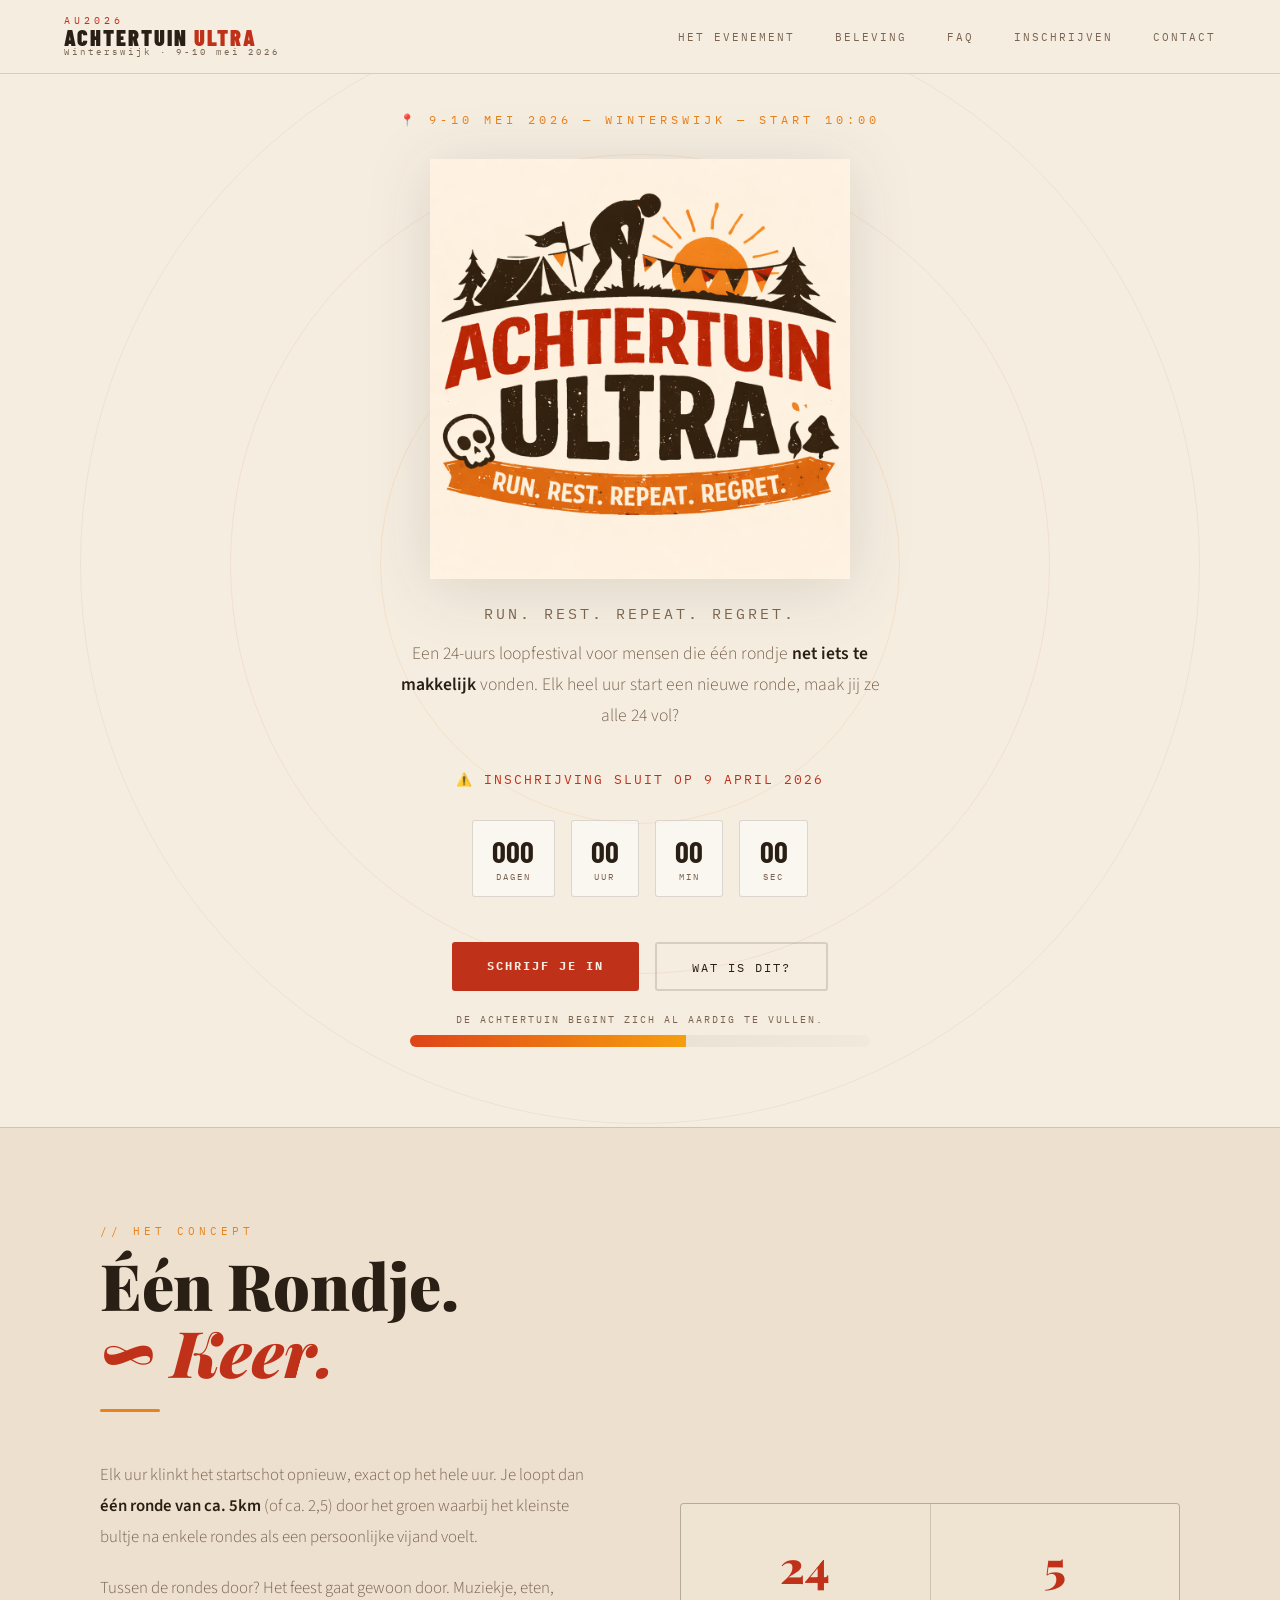
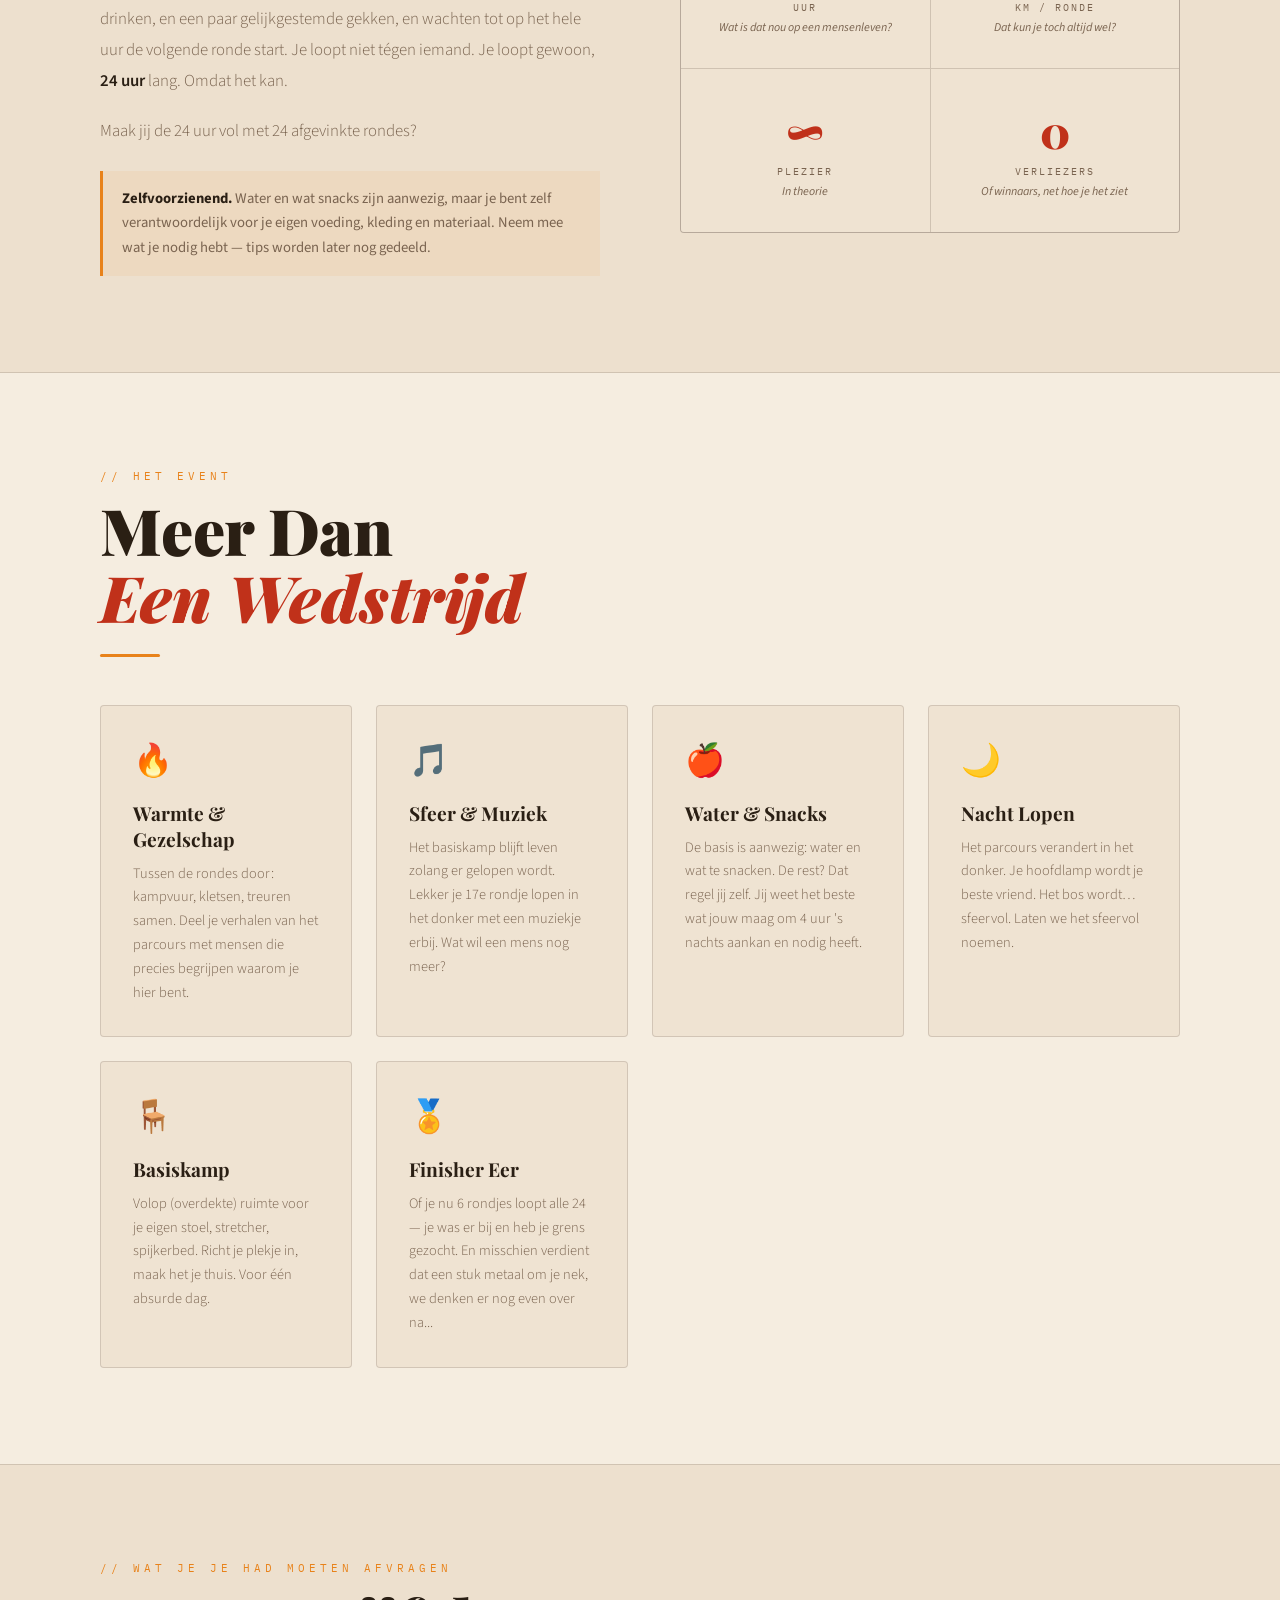
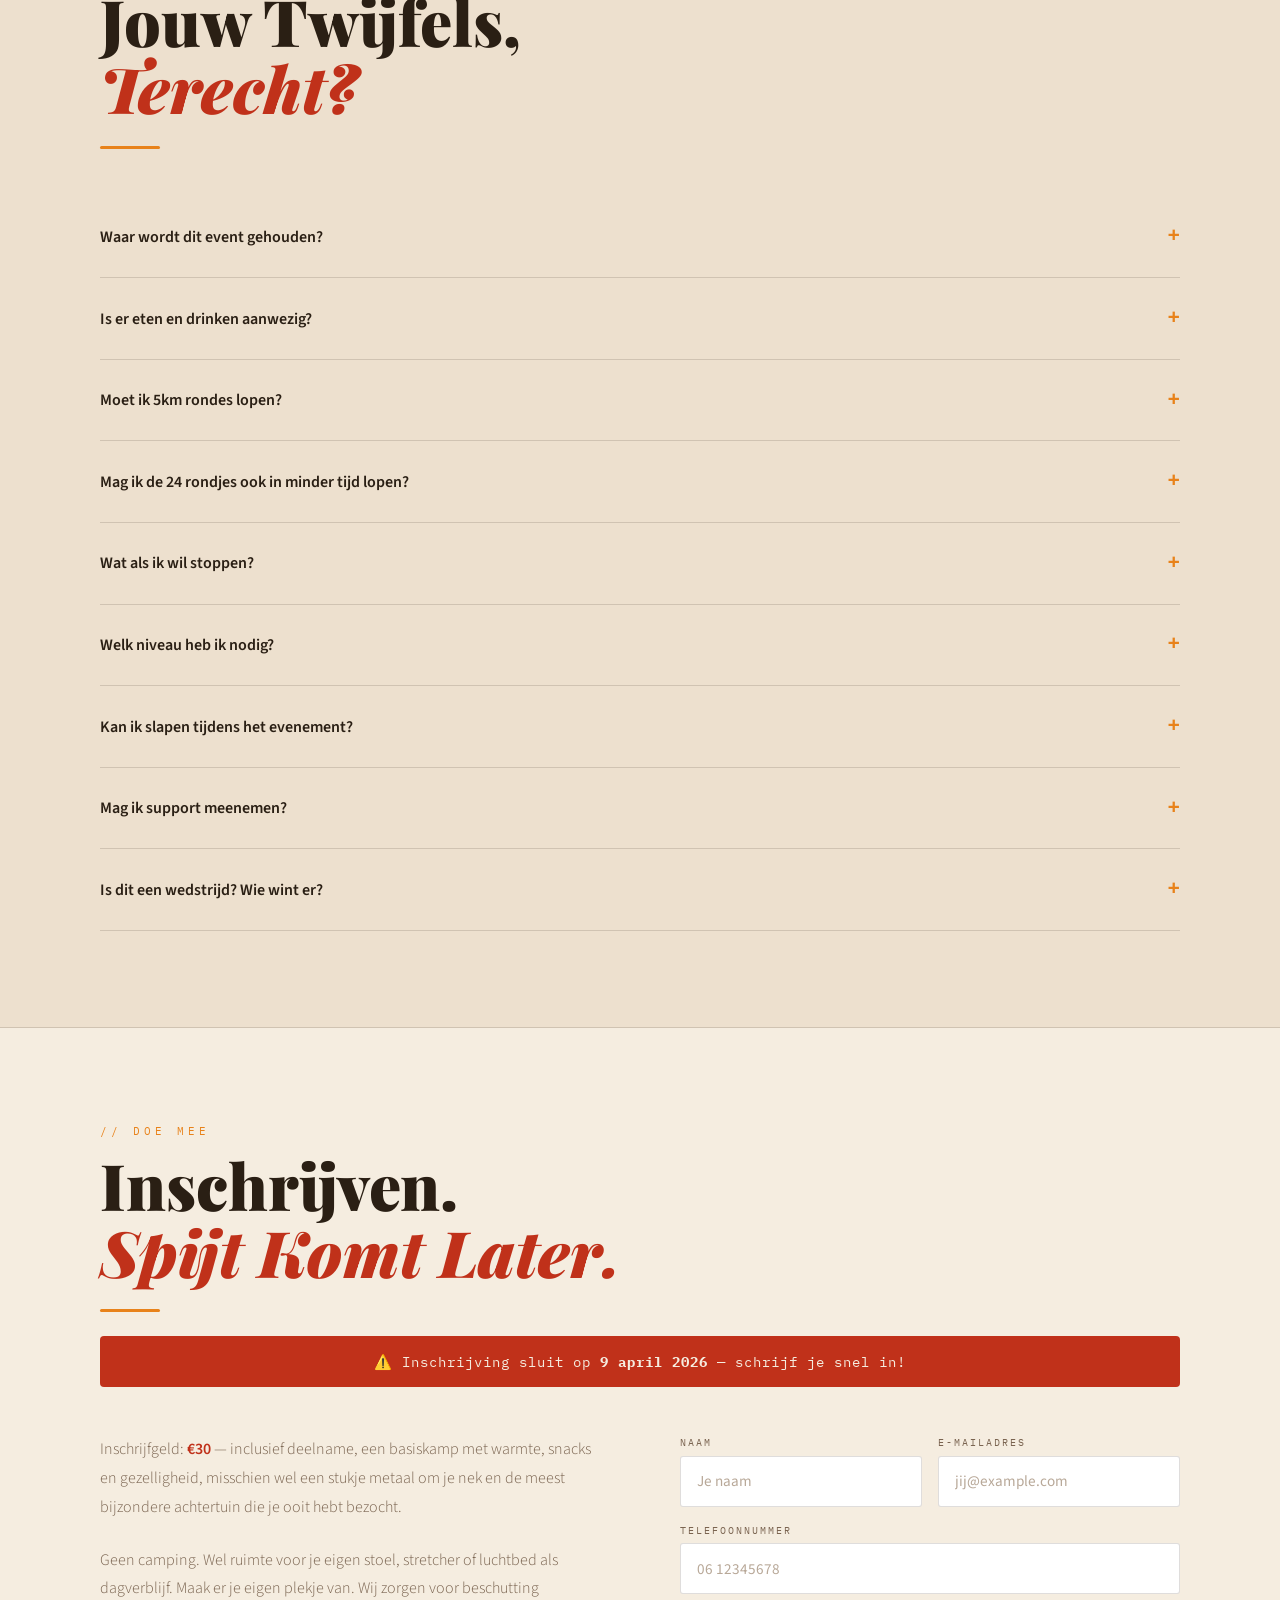
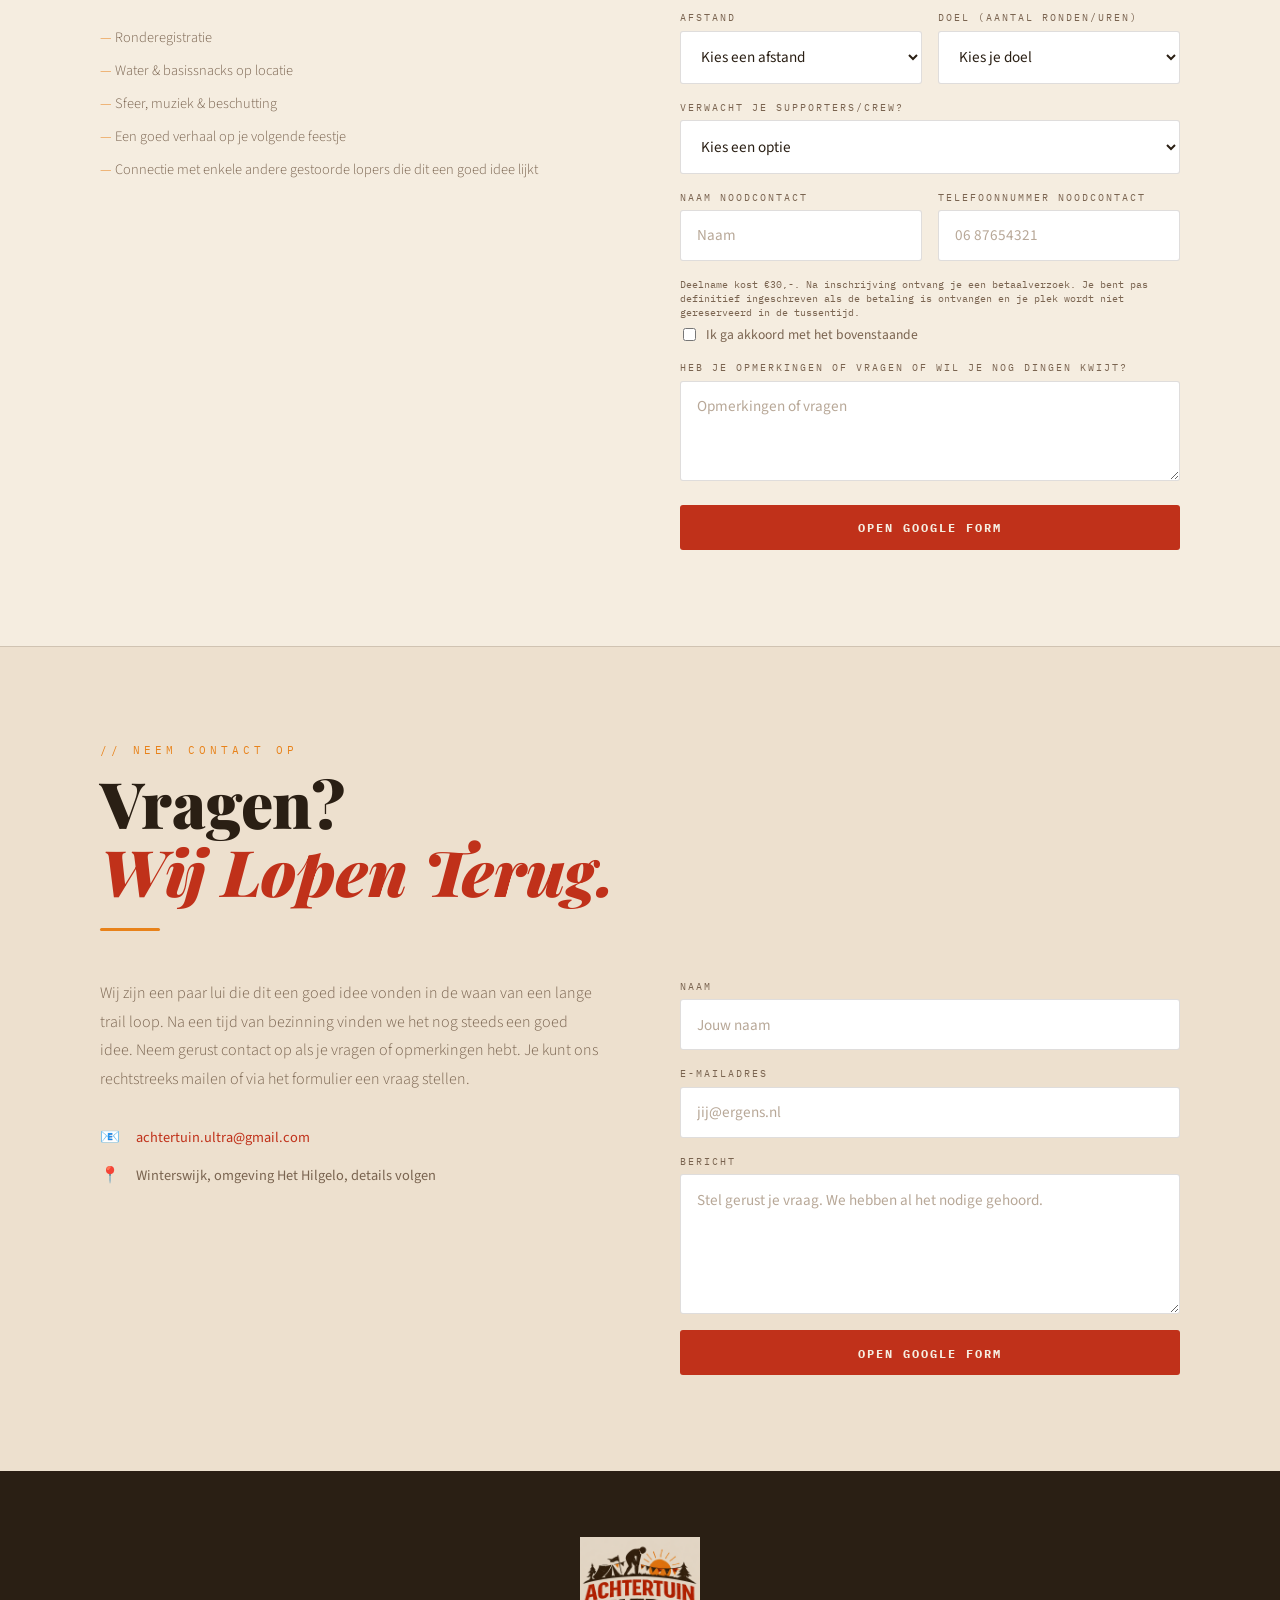
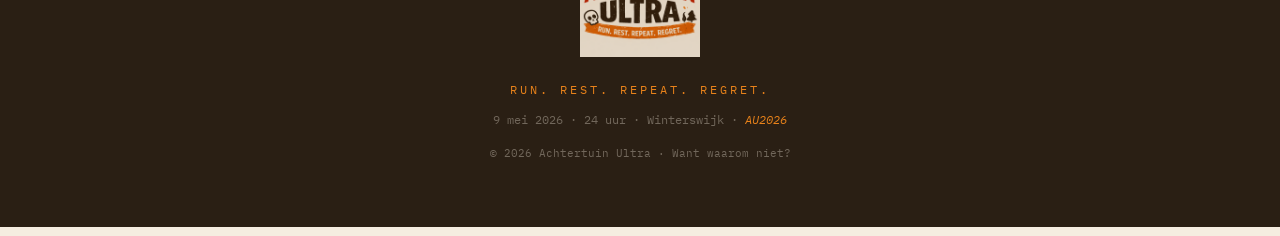
==== index.html @ 5338482b "Add registration closing indication to hero section" ====
<!DOCTYPE html>
<html lang="nl">
<head>
<meta name="google-site-verification" content="gA7ZP-A2blPzOXZYyYknq6hefkAg7ALAj5wuSUKXIvk" />
<meta charset="UTF-8">
<meta name="viewport" content="width=device-width, initial-scale=1.0">
<title>Achtertuin Ultra 2026 | 24-uurs loopevent in Winterswijk</title>
<meta name="description" content="Achtertuin Ultra is een 24-uurs loopevent in Winterswijk op 9-10 mei 2026: elk heel uur start precies één nieuwe ronde van 5 km of 2,5 km.">
<meta name="robots" content="index,follow,max-image-preview:large">
<link rel="canonical" href="https://achtertuin-ultra.nl/">
<meta property="og:locale" content="nl_NL">
<meta property="og:type" content="website">
<meta property="og:title" content="Achtertuin Ultra 2026 | 24-uurs loopevent in Winterswijk">
<meta property="og:description" content="Op 9-10 mei 2026 start in Winterswijk elk heel uur een nieuwe ronde. Doe mee met de Achtertuin Ultra en kijk hoe ver je komt in 24 uur.">
<meta property="og:url" content="https://achtertuin-ultra.nl/">
<meta property="og:site_name" content="Achtertuin Ultra">
<meta property="og:image" content="https://achtertuin-ultra.nl/image.png">
<meta name="twitter:card" content="summary_large_image">
<meta name="twitter:title" content="Achtertuin Ultra 2026 | 24-uurs loopevent in Winterswijk">
<meta name="twitter:description" content="Elk heel uur start een nieuwe ronde. 24 uur lang. 9-10 mei 2026 in Winterswijk.">
<meta name="twitter:image" content="https://achtertuin-ultra.nl/image.png">
<link rel="stylesheet" href="styles.css">
<link rel="apple-touch-icon" sizes="180x180" href="apple-touch-icon.png">
<link rel="icon" type="image/png" sizes="32x32" href="favicon-32.png">
<link rel="icon" type="image/png" sizes="16x16" href="favicon-16.png">
<link rel="icon" type="image/png" href="favicon.png">
<script type="application/ld+json">
{
  "@context": "https://schema.org",
  "@type": "SportsEvent",
  "name": "Achtertuin Ultra 2026",
  "description": "Een 24-uurs loopevent in Winterswijk waarbij elk heel uur precies één nieuwe ronde start.",
  "startDate": "2026-05-09T10:00:00+02:00",
  "endDate": "2026-05-10T10:00:00+02:00",
  "eventStatus": "https://schema.org/EventScheduled",
  "eventAttendanceMode": "https://schema.org/OfflineEventAttendanceMode",
  "url": "https://achtertuin-ultra.nl/",
  "image": "https://achtertuin-ultra.nl/image.png",
  "location": {
    "@type": "Place",
    "name": "Winterswijk, nabij recreatieplas Het Hilgeloo",
    "address": {
      "@type": "PostalAddress",
      "addressLocality": "Winterswijk",
      "addressCountry": "NL"
    }
  },
  "organizer": {
    "@type": "Organization",
    "name": "Achtertuin Ultra",
    "url": "https://achtertuin-ultra.nl/"
  },
  "offers": {
    "@type": "Offer",
    "url": "https://achtertuin-ultra.nl/#register",
    "price": "30",
    "priceCurrency": "EUR",
    "availability": "https://schema.org/InStock"
  }
}
</script>
</head>
<body>

<nav>
  <div class="logo">
    <span class="logo-top">AU2026</span>
    <span class="logo-main">Achtertuin <span>Ultra</span></span>
    <span class="logo-sub">Winterswijk · 9-10 mei 2026</span>
  </div>
  <button class="hamburger" type="button" aria-label="Open menu" aria-expanded="false" aria-controls="nav-links">
    <span></span>
    <span></span>
    <span></span>
  </button>
  <ul class="nav-links" id="nav-links">
    <li><a href="#what">Het Evenement</a></li>
    <li><a href="#experience">Beleving</a></li>
    <li><a href="#faq">FAQ</a></li>
    <li><a href="#register">Inschrijven</a></li>
    <li><a href="#contact">Contact</a></li>
  </ul>
</nav>

<!-- HERO -->
<section id="hero">
  <div class="ring r1"></div>
  <div class="ring r2"></div>
  <div class="ring r3"></div>

  <h1 class="sr-only">Achtertuin Ultra 2026: 24-uurs loopevent in Winterswijk</h1>

  <p class="hero-eyebrow">📍 9-10 mei 2026 — Winterswijk — Start 10:00</p>

  <img class="hero-logo-img" src="image.png" alt="Achtertuin Ultra logo">

  <p class="hero-tagline">Run. Rest. Repeat. Regret.</p>
  <p class="hero-sub">
    Een 24-uurs loopfestival voor mensen die één rondje
    <strong>net iets te makkelijk</strong> vonden.
    Elk heel uur start een nieuwe ronde, maak jij ze alle 24 vol?
  </p>

  <p class="hero-closing">⚠️ Inschrijving sluit op 9 april 2026</p>

  <div class="countdown">
    <div class="cd-unit"><span class="cd-num" id="cd-days">000</span><span class="cd-label">Dagen</span></div>
    <div class="cd-unit"><span class="cd-num" id="cd-hours">00</span><span class="cd-label">Uur</span></div>
    <div class="cd-unit"><span class="cd-num" id="cd-mins">00</span><span class="cd-label">Min</span></div>
    <div class="cd-unit"><span class="cd-num" id="cd-secs">00</span><span class="cd-label">Sec</span></div>
  </div>

  <div class="hero-ctas">
    <a href="#register" class="btn btn-primary">Schrijf je in</a>
    <a href="#what" class="btn btn-outline">Wat is dit?</a>
  </div>

  <div class="hero-availability" aria-label="Beschikbaarheid van startplekken">
    <p class="availability-label">De achtertuin begint zich al aardig te vullen.</p>
    <div class="availability-heat" role="img" aria-label="Een eerste deel van de startplekken is al gevuld.">
      <span class="availability-heat-fill"></span>
    </div>
  </div>
</section>

<!-- WAT IS DIT -->
<section id="what">
  <div class="container">
    <p class="section-tag">// Het Concept</p>
    <h2>Één Rondje.<br><em>∞ Keer.</em></h2>
    <div class="divider"></div>
    <div class="what-grid">
      <div class="what-text">
        <p>Elk uur klinkt het startschot opnieuw, exact op het hele uur. Je loopt dan <strong>één ronde van ca. 5km</strong> (of ca. 2,5) door het groen waarbij het kleinste bultje na enkele rondes als een persoonlijke vijand voelt.</p>
        <p>Tussen de rondes door? Het feest gaat gewoon door. Muziekje, eten, drinken, en een paar gelijkgestemde gekken, en wachten tot op het hele uur de volgende ronde start. Je loopt niet tégen iemand. Je loopt gewoon, <strong>24 uur</strong> lang. Omdat het kan.</p>
        <p>Maak jij de 24 uur vol met 24 afgevinkte rondes?</p>
        <div class="self-support-note">
          <strong>Zelfvoorzienend.</strong> Water en wat snacks zijn aanwezig, maar je bent zelf verantwoordelijk voor je eigen voeding, kleding en materiaal. Neem mee wat je nodig hebt — tips worden later nog gedeeld.
        </div>
      </div>
      <div class="stats-grid">
        <div class="stat">
          <span class="stat-num">24</span>
          <span class="stat-label">Uur</span>
          <span class="stat-note">Wat is dat nou op een mensenleven?</span>
        </div>
        <div class="stat">
          <span class="stat-num">5</span>
          <span class="stat-label">km / ronde</span>
          <span class="stat-note">Dat kun je toch altijd wel?</span>
        </div>
        <div class="stat">
          <span class="stat-num">∞</span>
          <span class="stat-label">Plezier</span>
          <span class="stat-note">In theorie</span>
        </div>
        <div class="stat">
          <span class="stat-num">0</span>
          <span class="stat-label">Verliezers</span>
          <span class="stat-note">Of winnaars, net hoe je het ziet</span>
        </div>
      </div>
    </div>
  </div>
</section>

<!-- BELEVING -->
<section id="experience">
  <div class="container">
    <p class="section-tag">// Het Event</p>
    <h2>Meer Dan<br><em>Een Wedstrijd</em></h2>
    <div class="divider"></div>
    <div class="exp-cards">
      <div class="exp-card">
        <div class="exp-icon">🔥</div>
        <h3>Warmte & Gezelschap</h3>
        <p>Tussen de rondes door: kampvuur, kletsen, treuren samen. Deel je verhalen van het parcours met mensen die precies begrijpen waarom je hier bent.</p>
      </div>
      <div class="exp-card">
        <div class="exp-icon">🎵</div>
        <h3>Sfeer & Muziek</h3>
        <p>Het basiskamp blijft leven zolang er gelopen wordt. Lekker je 17e rondje lopen in het donker met een muziekje erbij. Wat wil een mens nog meer?</p>
      </div>
      <div class="exp-card">
        <div class="exp-icon">🍎</div>
        <h3>Water & Snacks</h3>
        <p>De basis is aanwezig: water en wat te snacken. De rest? Dat regel jij zelf. Jij weet het beste wat jouw maag om 4 uur 's nachts aankan en nodig heeft.</p>
      </div>
      <div class="exp-card">
        <div class="exp-icon">🌙</div>
        <h3>Nacht Lopen</h3>
        <p>Het parcours verandert in het donker. Je hoofdlamp wordt je beste vriend. Het bos wordt… sfeervol. Laten we het sfeervol noemen.</p>
      </div>
      <div class="exp-card">
        <div class="exp-icon">🪑</div>
        <h3>Basiskamp</h3>
        <p>Volop (overdekte) ruimte voor je eigen stoel, stretcher, spijkerbed. Richt je plekje in, maak het je thuis. Voor één absurde dag.</p>
      </div>
      <div class="exp-card">
        <div class="exp-icon">🏅</div>
        <h3>Finisher Eer</h3>
        <p>Of je nu 6 rondjes loopt alle 24 — je was er bij en heb je grens gezocht. En misschien verdient dat een stuk metaal om je nek, we denken er nog even over na...</p>
      </div>
    </div>
  </div>
</section>

<!-- FAQ -->
<section id="faq">
  <div class="container">
    <p class="section-tag">// Wat je je had moeten afvragen</p>
    <h2>Jouw Twijfels,<br><em>Terecht?</em></h2>
    <div class="divider"></div>
    <div class="faq-list">
      <div class="faq-item">
        <div class="faq-q">Waar wordt dit event gehouden? <span>+</span></div>
        <div class="faq-a">We hebben een locatie in Winterswijk op het oog, vlakbij recreatieplas <em>Het Hilgeloo.</em> Details over de locatie, parkeren, etc. volgen later.</div>
      </div>
      <div class="faq-item">
        <div class="faq-q">Is er eten en drinken aanwezig? <span>+</span></div>
        <div class="faq-a">Water en basissnacks zijn geregeld. De rest breng je zelf mee. <em>Jij bent de held van je eigen verzorgingspost.</em> Neem genoeg mee — je weet niet hoe je er om 3 uur 's nachts bij hangt.</div>
      </div>
      <div class="faq-item">
        <div class="faq-q">Moet ik 5km rondes lopen? <span>+</span></div>
        <div class="faq-a">Als je na verloop van tijd de 5km ronde niet meer kunt opbrengen, dan kun je overstappen op de 2,5km ronde. Bedenk wel dat je dan de rest van het event de 2,5km ronde blijft doen. Voor degenen die willen wandelen of 5km gewoon niet haalbaar achten is er de mogelijkheid om direct voor de 2,5km in te schrijven. <em>Bij twijfel: ga voor de 5.</em> Overstappen kan altijd nog.</div>
      </div>
      <div class="faq-item">
        <div class="faq-q">Mag ik de 24 rondjes ook in minder tijd lopen? <span>+</span></div>
        <div class="faq-a">Nee dat mag niet. <em>Het doel is niet</em> 24 rondjes in zo kort mogelijke tijd. <em>Ook niet</em> zoveel mogelijk rondjes in 24 uur. Elke ronde start op het hele uur. Het element van snelheid is er bewust uitgehaald. Omarm de rust tussendoor.</div>
      </div>
      <div class="faq-item">
        <div class="faq-q">Wat als ik wil stoppen? <span>+</span></div>
        <div class="faq-a">Dan stop je gewoon. Met een beetje weemoed, dat wel. We staan op gepaste wijze even stil bij het ter ziele gaan van je doorzettingsvermogen. Daarna mag je vanuit je stoel genieten van de ellende van anderen.</div>
      </div>
      <div class="faq-item">
        <div class="faq-q">Welk niveau heb ik nodig? <span>+</span></div>
        <div class="faq-a">Als je 5 of 2,5 kunt lopen — of wandelen — kun je meedoen. Geen vereisten, geen drempels. Alleen rondjes. Eindeloze, prachtige, en op termijn vreselijke rondjes.</div>
      </div>
      <div class="faq-item">
        <div class="faq-q">Kan ik slapen tijdens het evenement? <span>+</span></div>
        <div class="faq-a">Ja, dut tussen de rondes door weg in je stoel, lig even in het gras, geen enkel probleem. Maar vergeet niet op het hele uur weer klaar te staan, als het volgende rondje op je wacht. <em>Het wacht niet voor altijd.</em></div>
      </div>
      <div class="faq-item">
        <div class="faq-q">Mag ik support meenemen? <span>+</span></div>
        <div class="faq-a">Absoluut, hoe meer zielen hoe meer vreugd! Wel is het verzoek om hen niet mee te laten lopen op het parcours. Als ze dat graag willen mogen ze zich zelf natuurlijk ook inschrijven.</div>
      </div>
      <div class="faq-item">
        <div class="faq-q">Is dit een wedstrijd? Wie wint er? <span>+</span></div>
        <div class="faq-a">Als het al een wedstrijd is dan strijd je voornamelijk <em>tegen jezelf</em>. We houden rondes bij en vieren mijlpalen, maar er is geen klassering of winnaar.</div>
      </div>
    </div>
  </div>
</section>

<!-- INSCHRIJVEN -->
<section id="register">
  <div class="container">
    <p class="section-tag">// Doe Mee</p>
    <h2>Inschrijven.<br><em>Spijt Komt Later.</em></h2>
    <div class="divider"></div>
    <div class="registration-closing">
      <p>⚠️ Inschrijving sluit op <strong>9 april 2026</strong> — schrijf je snel in!</p>
    </div>
    <div class="register-wrap">
      <div class="register-info">
        <p>Inschrijfgeld: <em>€30</em> — inclusief deelname, een basiskamp met warmte, snacks en gezelligheid, misschien wel een stukje metaal om je nek en de meest bijzondere achtertuin die je ooit hebt bezocht.</p>
        <p>Geen camping. Wel ruimte voor je eigen stoel, stretcher of luchtbed als dagverblijf. Maak er je eigen plekje van. Wij zorgen voor beschutting</p>
        <ul class="perks">
          <li>Ronderegistratie</li>
          <li>Water & basissnacks op locatie</li>
          <li>Sfeer, muziek & beschutting</li>
          <li>Een goed verhaal op je volgende feestje</li>
          <li>Connectie met enkele andere gestoorde lopers die dit een goed idee lijkt</li>
        </ul>
      </div>
      <form id="signup-form">
        <div class="form-row">
          <div class="form-group">
            <label>Naam</label>
            <input type="text" name="name" placeholder="Je naam" required>
          </div>
          <div class="form-group">
            <label>E-mailadres</label>
            <input type="email" name="email" placeholder="jij@example.com" required>
          </div>
        </div>
        <div class="form-group">
          <label>Telefoonnummer</label>
          <input type="tel" name="phone" placeholder="06 12345678" required>
        </div>
        <div class="form-row">
          <div class="form-group">
            <label>Afstand</label>
            <select name="distance" required>
              <option value="" disabled selected>Kies een afstand</option>
              <option value="5km (standaard)">5km (standaard)</option>
              <option value="2,5km">2,5km</option>
            </select>
          </div>
          <div class="form-group">
            <label>Doel (aantal ronden/uren)</label>
            <select name="goal" required>
              <option value="" disabled selected>Kies je doel</option>
              <option value="Kleuter ronde (24u)">Kleuter ronde (24u)</option>
              <option value="Peuter ronde (16u)">Peuter ronde (16u)</option>
              <option value="Warming up (10u)">Warming up (10u)</option>
              <option value="Geen douche nodig (minder dan 10u 🤔)">Geen douche nodig (minder dan 10u 🤔)</option>
            </select>
          </div>
        </div>
        <div class="form-group">
          <label>Verwacht je supporters/crew?</label>
          <select name="crew" required>
            <option value="" disabled selected>Kies een optie</option>
            <option value="Ja 3 of meer">Ja 3 of meer</option>
            <option value="Ja 1 of 2">Ja 1 of 2</option>
            <option value="Nee">Nee</option>
          </select>
        </div>
        <div class="form-row">
          <div class="form-group">
            <label>Naam noodcontact</label>
            <input type="text" name="emergency_name" placeholder="Naam" required>
          </div>
          <div class="form-group">
            <label>Telefoonnummer noodcontact</label>
            <input type="tel" name="emergency_phone" placeholder="06 87654321" required>
          </div>
        </div>
        <div class="form-group">
          <label class="legal-label">Deelname kost €30,-. Na inschrijving ontvang je een betaalverzoek. Je bent pas definitief ingeschreven als de betaling is ontvangen en je plek wordt niet gereserveerd in de tussentijd.</label>
          <div class="checkbox-row">
            <input type="checkbox" name="terms" required>
            <span>Ik ga akkoord met het bovenstaande</span>
          </div>
        </div>
        <div class="form-group">
          <label>Heb je opmerkingen of vragen of wil je nog dingen kwijt?</label>
          <textarea name="notes" placeholder="Opmerkingen of vragen"></textarea>
        </div>
        <button type="button" class="btn btn-primary btn-full btn-with-top-space" id="open-google-form">Open Google Form</button>
      </form>
    </div>
  </div>
</section>

<!-- CONTACT -->
<section id="contact">
  <div class="container">
    <p class="section-tag">// Neem Contact Op</p>
    <h2>Vragen?<br><em>Wij Lopen Terug.</em></h2>
    <div class="divider"></div>
    <div class="contact-grid">
      <div class="contact-info">
        <p>Wij zijn een paar lui die dit een goed idee vonden in de waan van een lange trail loop. Na een tijd van bezinning vinden we het nog steeds een goed idee. Neem gerust contact op als je vragen of opmerkingen hebt. Je kunt ons rechtstreeks mailen of via het formulier een vraag stellen.</p>
        <div class="contact-detail">
          <span class="icon"> 📧</span>
          <span><a href="mailto:achtertuin.ultra@gmail.com">achtertuin.ultra@gmail.com</a></span>
        </div>
        <div class="contact-detail">
          <span class="icon">📍</span>
          <span>Winterswijk, omgeving Het Hilgelo, details volgen</span>
        </div>
      </div>
      <form id="question-form">
        <div class="form-group">
          <label>Naam</label>
          <input type="text" name="name" placeholder="Jouw naam" required>
        </div>
        <div class="form-group">
          <label>E-mailadres</label>
          <input type="email" name="email" placeholder="jij@ergens.nl" required>
        </div>
        <div class="form-group">
          <label>Bericht</label>
          <textarea class="question-textarea" name="question" placeholder="Stel gerust je vraag. We hebben al het nodige gehoord." required></textarea>
        </div>
        <button type="button" class="btn btn-primary btn-full" id="open-google-question">Open Google Form</button>
      </form>
    </div>
  </div>
</section>

<!-- FOOTER -->
<footer>
  <img class="footer-img" src="image.png" alt="Achtertuin Ultra">
  <div class="footer-tagline">Run. Rest. Repeat. Regret.</div>
  <p>9 mei 2026 · 24 uur · Winterswijk · <em>AU2026</em></p>
  <p class="footer-meta">© 2026 Achtertuin Ultra · Want waarom niet?</p>
</footer>

<script src="script.js"></script>
<!-- Cloudflare Web Analytics -->
 <script defer src='https://static.cloudflareinsights.com/beacon.min.js' data-cf-beacon='{"token": "9b47ff4badd14c1cb51dc44dc2e2e768"}'></script>
 <!-- End Cloudflare Web Analytics -->
</body>
</html>
---- styles.css ----
@import url('https://fonts.googleapis.com/css2?family=Barlow+Condensed:ital,wght@0,700;0,900;1,700&family=IBM+Plex+Mono:wght@400;700&family=Playfair+Display:wght@700;900&family=Source+Sans+3:wght@300;400;600&display=swap');

:root {
  --bg:      #f5ede0;
  --bg2:     #ede0ce;
  --card:    #efe3d2;
  --dark:    #2a1f14;
  --red:     #c0311a;
  --orange:  #e8821a;
  --orange2: #d4701a;
  --cream:   #f5ede0;
  --text:    #2a1f14;
  --muted:   #7a6450;
  --border:  rgba(42,31,20,0.15);
}

* { margin: 0; padding: 0; box-sizing: border-box; }
html { scroll-behavior: smooth; }
body { background: var(--bg); color: var(--text); font-family: 'Source Sans 3', sans-serif; overflow-x: hidden; }
.sr-only {
  position: absolute;
  width: 1px;
  height: 1px;
  padding: 0;
  margin: -1px;
  overflow: hidden;
  clip: rect(0, 0, 0, 0);
  white-space: nowrap;
  border: 0;
}

/* subtle grain */
body::before {
  content: ''; position: fixed; inset: 0; z-index: 0; pointer-events: none; opacity: 0.06;
  background-image: url("data:image/svg+xml,%3Csvg viewBox='0 0 256 256' xmlns='http://www.w3.org/2000/svg'%3E%3Cfilter id='n'%3E%3CfeTurbulence type='fractalNoise' baseFrequency='0.9' numOctaves='4' stitchTiles='stitch'/%3E%3C/filter%3E%3Crect width='100%25' height='100%25' filter='url(%23n)'/%3E%3C/svg%3E");
  background-size: 180px;
}

/* NAV */
nav {
  position: fixed; top: 0; width: 100%; z-index: 100;
  display: flex; justify-content: space-between; align-items: center;
  padding: 1rem 4rem;
  background: rgba(245,237,224,0.93); backdrop-filter: blur(10px);
  border-bottom: 1px solid var(--border);
}
.logo { display: flex; flex-direction: column; line-height: 1; }
.logo-top { font-family: 'IBM Plex Mono', monospace; font-size: 0.6rem; letter-spacing: 4px; text-transform: uppercase; color: var(--red); }
.logo-main { font-family: 'Barlow Condensed', sans-serif; font-size: 1.4rem; font-weight: 900; color: var(--dark); letter-spacing: 2px; text-transform: uppercase; }
.logo-main span { color: var(--red); }
.logo-sub { font-family: 'IBM Plex Mono', monospace; font-size: 0.55rem; letter-spacing: 3px; color: var(--muted); }
.nav-links { display: flex; gap: 2.5rem; list-style: none; }
.nav-links a { color: var(--muted); text-decoration: none; font-family: 'IBM Plex Mono', monospace; font-size: 0.68rem; letter-spacing: 2px; text-transform: uppercase; transition: color 0.2s; }
.nav-links a:hover { color: var(--dark); }
.hamburger {
  display: none; flex-direction: column; gap: 6px;
  width: 36px; height: 30px; padding: 0;
  border: none; background: transparent; cursor: pointer;
}
.hamburger span {
  height: 2px; width: 100%;
  background: var(--dark);
  transition: transform 0.25s ease, opacity 0.2s ease;
}

/* HERO */
#hero {
  min-height: 100vh; display: flex; flex-direction: column;
  justify-content: center; align-items: center;
  text-align: center; padding: 7rem 2rem 4rem;
  position: relative; overflow: hidden;
  background: var(--bg);
}
/* concentric rings, now in orange/brown tones */
.ring { position: absolute; border-radius: 50%; top: 50%; left: 50%; transform: translate(-50%,-50%); animation: slowspin linear infinite; }
.r1 { width: 520px; height: 520px; border: 1px solid rgba(232,130,26,0.12); animation-duration: 60s; }
.r2 { width: 820px; height: 820px; border: 1px solid rgba(192,49,26,0.08); animation-duration: 90s; animation-direction: reverse; }
.r3 { width: 1120px; height: 1120px; border: 1px solid rgba(42,31,20,0.05); animation-duration: 130s; }
@keyframes slowspin { to { transform: translate(-50%,-50%) rotate(360deg); } }

.hero-eyebrow { font-family: 'IBM Plex Mono', monospace; font-size: 0.72rem; letter-spacing: 4px; color: var(--orange); text-transform: uppercase; margin-bottom: 2rem; position: relative; }

/* LOGO IMAGE in hero */
.hero-logo-img { width: clamp(220px, 38vw, 420px); margin-bottom: 1.5rem; position: relative; filter: drop-shadow(0 8px 32px rgba(42,31,20,0.12)); }

.hero-tagline {
  font-family: 'IBM Plex Mono', monospace;
  font-size: clamp(0.75rem, 1.5vw, 0.95rem);
  letter-spacing: 3px; text-transform: uppercase;
  color: var(--muted); margin-bottom: 1rem; position: relative;
}
.hero-sub {
  font-size: clamp(0.95rem, 2vw, 1.1rem); color: var(--muted);
  max-width: 500px; line-height: 1.75; margin-bottom: 2.5rem;
  position: relative; font-weight: 300;
}
.hero-sub strong { color: var(--dark); font-weight: 600; }

.hero-closing {
  font-family: 'IBM Plex Mono', monospace;
  font-size: 0.8rem;
  letter-spacing: 2px;
  color: var(--red);
  text-transform: uppercase;
  margin-bottom: 2rem;
  position: relative;
}

/* HERO availability meter */
.hero-availability {
  width: min(460px, 92vw);
  margin: 1.2rem 0 0.6rem;
  padding: 0.2rem 0 0.4rem;
  position: relative;
}
.availability-label {
  font-family: 'IBM Plex Mono', monospace;
  font-size: 0.62rem;
  letter-spacing: 2px;
  text-transform: uppercase;
  color: var(--muted);
  margin-bottom: 0.55rem;
}
.availability-heat {
  height: 12px;
  border-radius: 99px;
  background: linear-gradient(90deg, rgba(42,31,20,0.1), rgba(42,31,20,0.02));
  overflow: hidden;
}
.availability-heat-fill {
  display: block;
  width: 60%;
  height: 100%;
  background: linear-gradient(90deg, #d4471f, #ef9f1c);
  filter: saturate(1.1);
}
/* COUNTDOWN */
.countdown { display: flex; gap: 1rem; margin-bottom: 2.8rem; position: relative; }
.cd-unit { display: flex; flex-direction: column; align-items: center; border: 1px solid var(--border); border-radius: 3px; padding: 0.9rem 1.2rem; min-width: 66px; background: rgba(255,255,255,0.5); }
.cd-num { font-family: 'Barlow Condensed', sans-serif; font-size: 1.9rem; color: var(--dark); line-height: 1; font-weight: 700; }
.cd-label { font-family: 'IBM Plex Mono', monospace; font-size: 0.55rem; color: var(--muted); letter-spacing: 2px; margin-top: 0.3rem; text-transform: uppercase; }

.btn { display: inline-block; padding: 0.9rem 2.2rem; font-family: 'IBM Plex Mono', monospace; font-size: 0.78rem; letter-spacing: 2px; text-transform: uppercase; text-decoration: none; border-radius: 3px; border: none; cursor: pointer; transition: all 0.2s; }
.btn-primary { background: var(--red); color: var(--cream); font-weight: 700; }
.btn-primary:hover { background: #a8280f; transform: translateY(-2px); box-shadow: 0 6px 24px rgba(192,49,26,0.25); }
.btn-outline { background: transparent; color: var(--dark); border: 2px solid var(--border); }
.btn-outline:hover { border-color: var(--dark); }
.hero-ctas { display: flex; gap: 1rem; flex-wrap: wrap; justify-content: center; position: relative; }
.btn-full { width: 100%; }
.btn-with-top-space { margin-top: 0.5rem; }

/* SECTIONS */
section { padding: 6rem 2rem; position: relative; }
.container { max-width: 1080px; margin: 0 auto; }
.section-tag { font-family: 'IBM Plex Mono', monospace; font-size: 0.68rem; letter-spacing: 4px; color: var(--orange); text-transform: uppercase; margin-bottom: 0.8rem; }
h2 { font-family: 'Playfair Display', serif; font-size: clamp(2.4rem, 5.5vw, 4rem); line-height: 1.05; margin-bottom: 1.5rem; color: var(--dark); font-weight: 900; }
h2 em { color: var(--red); font-style: italic; }
.divider { width: 60px; height: 3px; background: var(--orange); margin: 1.5rem 0; border-radius: 2px; }

/* WHAT */
#what { background: var(--bg2); border-top: 1px solid var(--border); border-bottom: 1px solid var(--border); }
.what-grid { display: grid; grid-template-columns: 1fr 1fr; gap: 5rem; align-items: center; margin-top: 3rem; }
.what-text p { color: var(--muted); line-height: 1.85; margin-bottom: 1.2rem; font-size: 1.05rem; font-weight: 300; }
.what-text p strong { color: var(--dark); font-weight: 600; }
.self-support-note {
  margin-top: 1.5rem; padding: 1rem 1.2rem;
  border-left: 3px solid var(--orange);
  background: rgba(232,130,26,0.08);
  color: var(--muted); font-size: 0.92rem; line-height: 1.65;
}
.self-support-note strong { color: var(--dark); }
.stats-grid { display: grid; grid-template-columns: 1fr 1fr; gap: 1px; background: var(--border); border: 1px solid var(--border); border-radius: 4px; overflow: hidden; }
.stat { background: var(--card); padding: 2rem; text-align: center; }
.stat-num { font-family: 'Playfair Display', serif; font-size: 2.8rem; color: var(--red); display: block; font-weight: 900; }
.stat-label { font-family: 'IBM Plex Mono', monospace; font-size: 0.65rem; color: var(--muted); letter-spacing: 2px; text-transform: uppercase; margin-top: 0.3rem; display: block; }
.stat-note { font-size: 0.75rem; color: var(--muted); font-style: italic; margin-top: 0.3rem; display: block; }

/* EXPERIENCE */
#experience { background: var(--bg); }
.exp-cards { display: grid; grid-template-columns: repeat(auto-fit, minmax(230px, 1fr)); gap: 1.5rem; margin-top: 3rem; }
.exp-card { background: var(--card); border: 1px solid var(--border); border-radius: 4px; padding: 2rem; transition: border-color 0.2s, transform 0.2s; }
.exp-card:hover { border-color: var(--orange); transform: translateY(-3px); box-shadow: 0 6px 24px rgba(42,31,20,0.08); }
.exp-icon { font-size: 2rem; margin-bottom: 1rem; }
.exp-card h3 { font-family: 'Playfair Display', serif; font-size: 1.2rem; color: var(--dark); margin-bottom: 0.6rem; font-weight: 700; }
.exp-card p { color: var(--muted); line-height: 1.65; font-size: 0.9rem; font-weight: 300; }

/* FAQ */
#faq { background: var(--bg2); border-top: 1px solid var(--border); border-bottom: 1px solid var(--border); }
.faq-list { margin-top: 3rem; }
.faq-item { border-bottom: 1px solid var(--border); padding: 1.8rem 0; cursor: pointer; }
.faq-q { display: flex; justify-content: space-between; align-items: center; font-family: 'Source Sans 3', sans-serif; font-size: 1rem; color: var(--dark); font-weight: 600; gap: 1rem; }
.faq-q span { color: var(--orange); font-size: 1.3rem; transition: transform 0.3s; font-family: monospace; flex-shrink: 0; }
.faq-a { color: var(--muted); line-height: 1.75; font-size: 0.95rem; margin-top: 1rem; display: none; font-weight: 300; }
.faq-a em { color: var(--red); font-style: italic; }
.faq-item.open .faq-a { display: block; }
.faq-item.open .faq-q span { transform: rotate(45deg); }

/* REGISTER */
#register { background: var(--bg); }
.registration-closing {
  background: var(--red);
  color: var(--cream);
  padding: 1rem;
  text-align: center;
  border-radius: 4px;
  margin-bottom: 2rem;
  font-family: 'IBM Plex Mono', monospace;
  font-size: 0.9rem;
  letter-spacing: 1px;
}
.register-wrap { display: grid; grid-template-columns: 1fr 1fr; gap: 5rem; align-items: start; margin-top: 3rem; }
.register-info p { color: var(--muted); line-height: 1.8; margin-bottom: 1.5rem; font-weight: 300; }
.register-info p em { color: var(--red); font-style: normal; font-weight: 600; }
.perks { list-style: none; display: flex; flex-direction: column; gap: 0.75rem; }
.perks li { color: var(--muted); font-size: 0.9rem; font-weight: 300; }
.perks li::before { content: '— '; color: var(--orange); }

form { display: flex; flex-direction: column; gap: 1rem; }
.register-wrap form { text-align: left; }
.form-group { display: flex; flex-direction: column; gap: 0.4rem; }
label { font-family: 'IBM Plex Mono', monospace; font-size: 0.65rem; letter-spacing: 2px; color: var(--muted); text-transform: uppercase; }
.legal-label { text-transform: none; letter-spacing: 0; }
input, select, textarea { background: white; border: 1px solid var(--border); border-radius: 3px; padding: 0.85rem 1rem; color: var(--dark); font-family: 'Source Sans 3', sans-serif; font-size: 0.95rem; transition: border-color 0.2s; width: 100%; }
input:focus, select:focus, textarea:focus { outline: none; border-color: var(--orange); }
input::placeholder, textarea::placeholder { color: #b8a898; }
textarea { resize: vertical; min-height: 100px; }
.question-textarea { min-height: 140px; }
.form-row { display: grid; grid-template-columns: 1fr 1fr; gap: 1rem; }

/* checkbox row */
.checkbox-row { display: flex; align-items: center; justify-content: flex-start; gap: 0.6rem; padding-left: 0.2rem; width: 100%; }
.checkbox-row input { margin: 0; width: auto; flex: 0 0 auto; }
.checkbox-row span { font-size: 0.85rem; color: var(--muted); text-align: left; flex: 1 1 auto; }

/* CONTACT */
#contact { background: var(--bg2); border-top: 1px solid var(--border); }
.contact-grid { display: grid; grid-template-columns: 1fr 1fr; gap: 5rem; margin-top: 3rem; }
.contact-info p { color: var(--muted); line-height: 1.8; margin-bottom: 2rem; font-weight: 300; }
.contact-detail { display: flex; align-items: center; gap: 1rem; margin-bottom: 1rem; }
.contact-detail .icon { font-size: 1rem; }
.contact-detail span { color: var(--muted); font-size: 0.9rem; }
.contact-detail a { color: var(--red); text-decoration: none; }
.contact-detail a:hover { text-decoration: underline; }

/* FOOTER */
footer { text-align: center; padding: 4rem 2rem; border-top: 2px solid var(--border); background: var(--dark); }
.footer-img { width: 120px; margin-bottom: 1.2rem; opacity: 0.92; filter: saturate(1.1) brightness(0.95); }
.footer-tagline { font-family: 'IBM Plex Mono', monospace; font-size: 0.75rem; letter-spacing: 3px; color: var(--orange); text-transform: uppercase; margin-bottom: 0.8rem; }
footer p { color: rgba(245,237,224,0.35); font-size: 0.72rem; font-family: 'IBM Plex Mono', monospace; line-height: 1.8; }
.footer-meta { margin-top: 0.8rem; font-size: 0.68rem; }
footer em { color: var(--orange); font-style: italic; }

@media (max-width: 768px) {
  nav { padding: 1rem 1.5rem; }
  .hamburger { display: flex; }
  .nav-links {
    position: absolute; top: 100%; left: 0; right: 0;
    flex-direction: column; gap: 1.25rem;
    padding: 1.2rem 1.5rem 1.5rem;
    background: rgba(245,237,224,0.98);
    border-bottom: 1px solid var(--border);
    opacity: 0; max-height: 0; overflow: hidden;
    pointer-events: none; transition: opacity 0.25s ease, max-height 0.3s ease;
  }
  body.nav-open .nav-links {
    opacity: 1; max-height: 60vh; pointer-events: auto;
  }
  body.nav-open .hamburger span:nth-child(1) { transform: translateY(8px) rotate(45deg); }
  body.nav-open .hamburger span:nth-child(2) { opacity: 0; }
  body.nav-open .hamburger span:nth-child(3) { transform: translateY(-8px) rotate(-45deg); }
  .what-grid, .register-wrap, .contact-grid { grid-template-columns: 1fr; gap: 2.5rem; }
  .form-row { grid-template-columns: 1fr; }
  .countdown { gap: 0.7rem; }
  .cd-unit { padding: 0.8rem 0.9rem; min-width: 60px; }
  .hero-availability { margin: 1rem 0 0.35rem; }
}
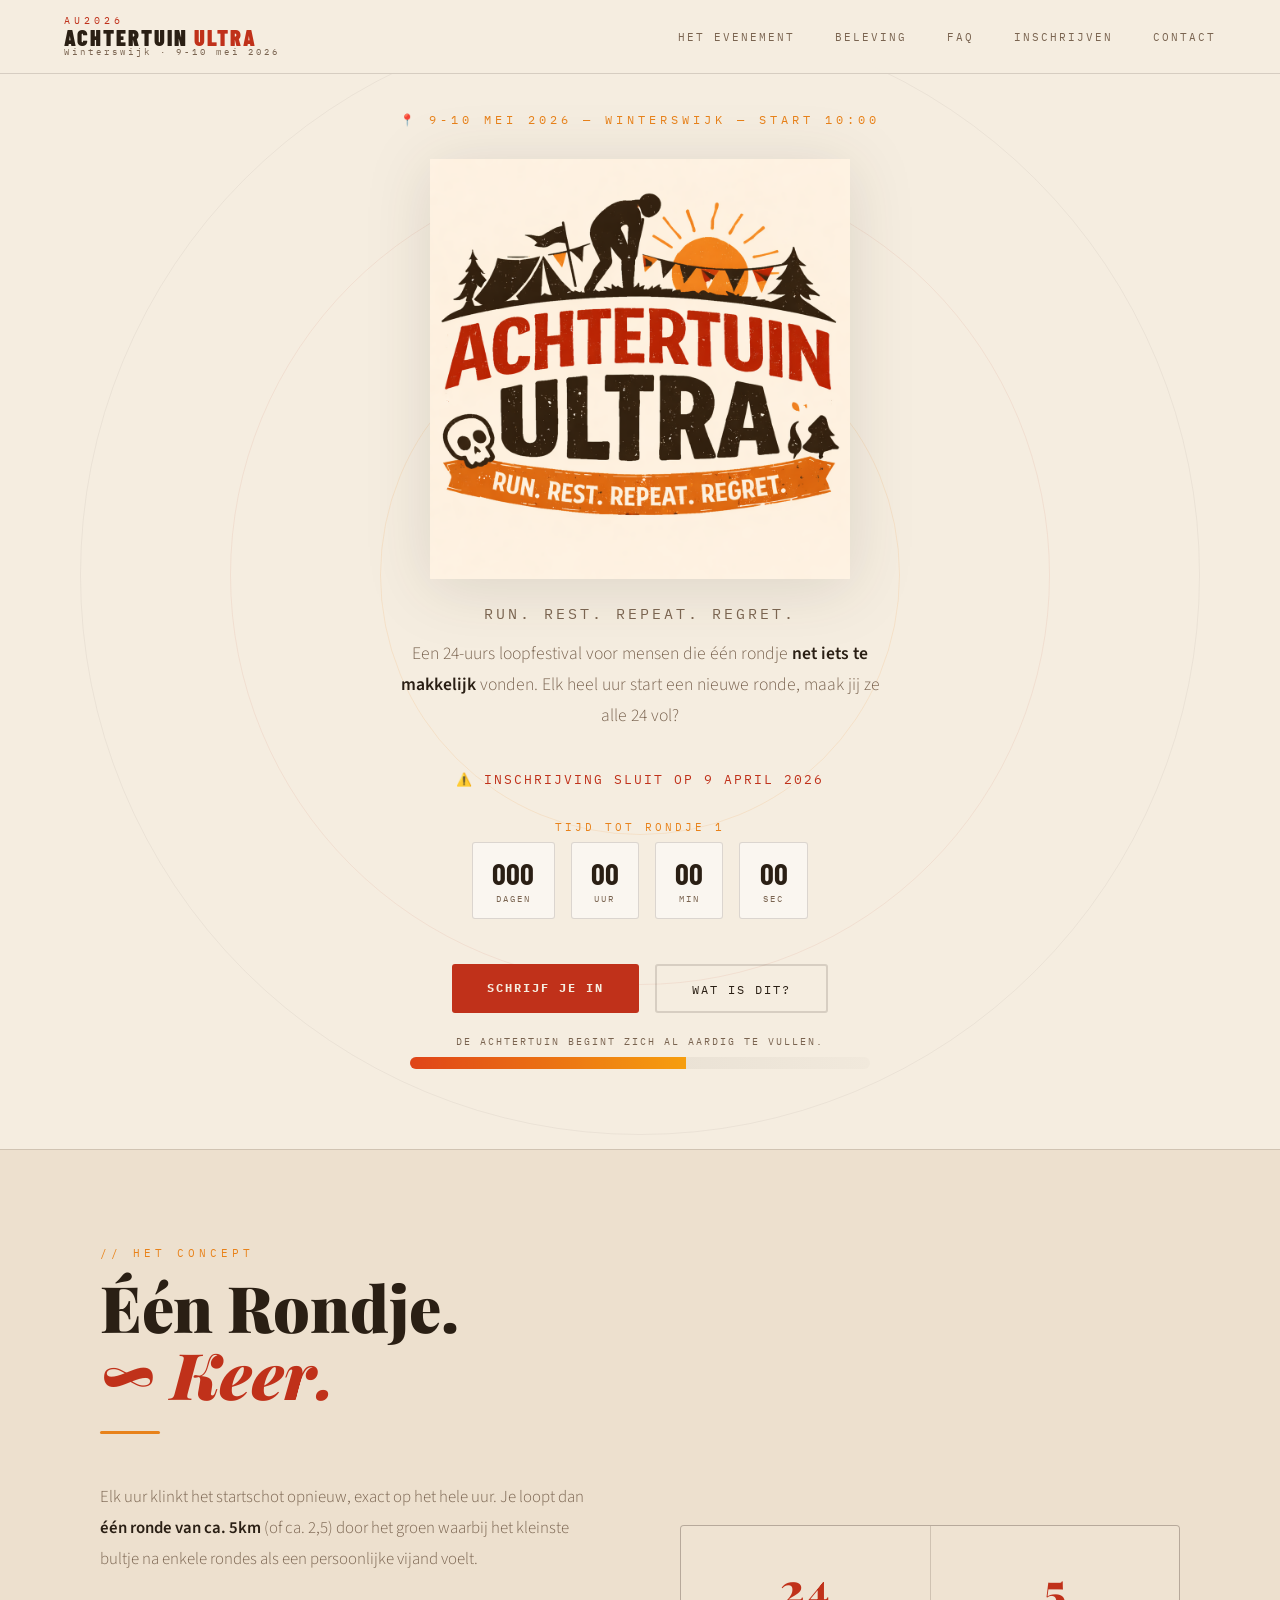
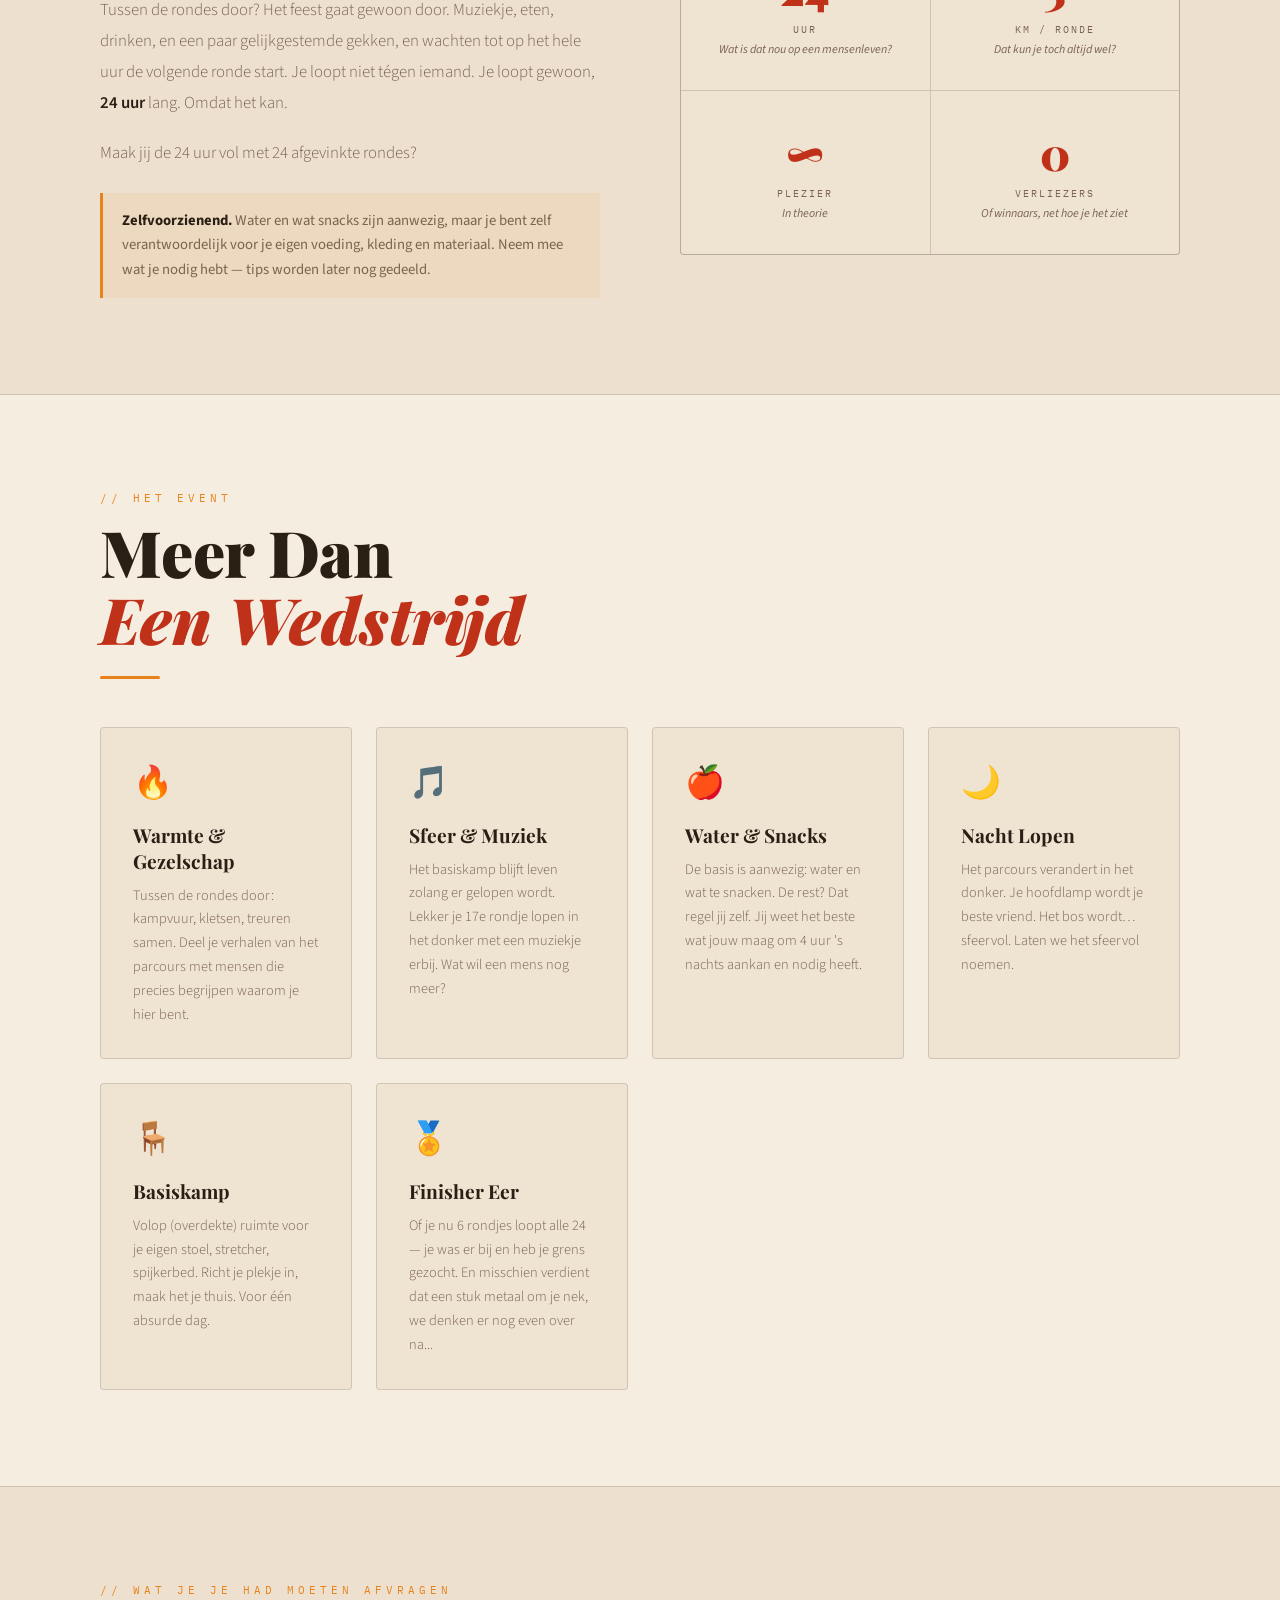
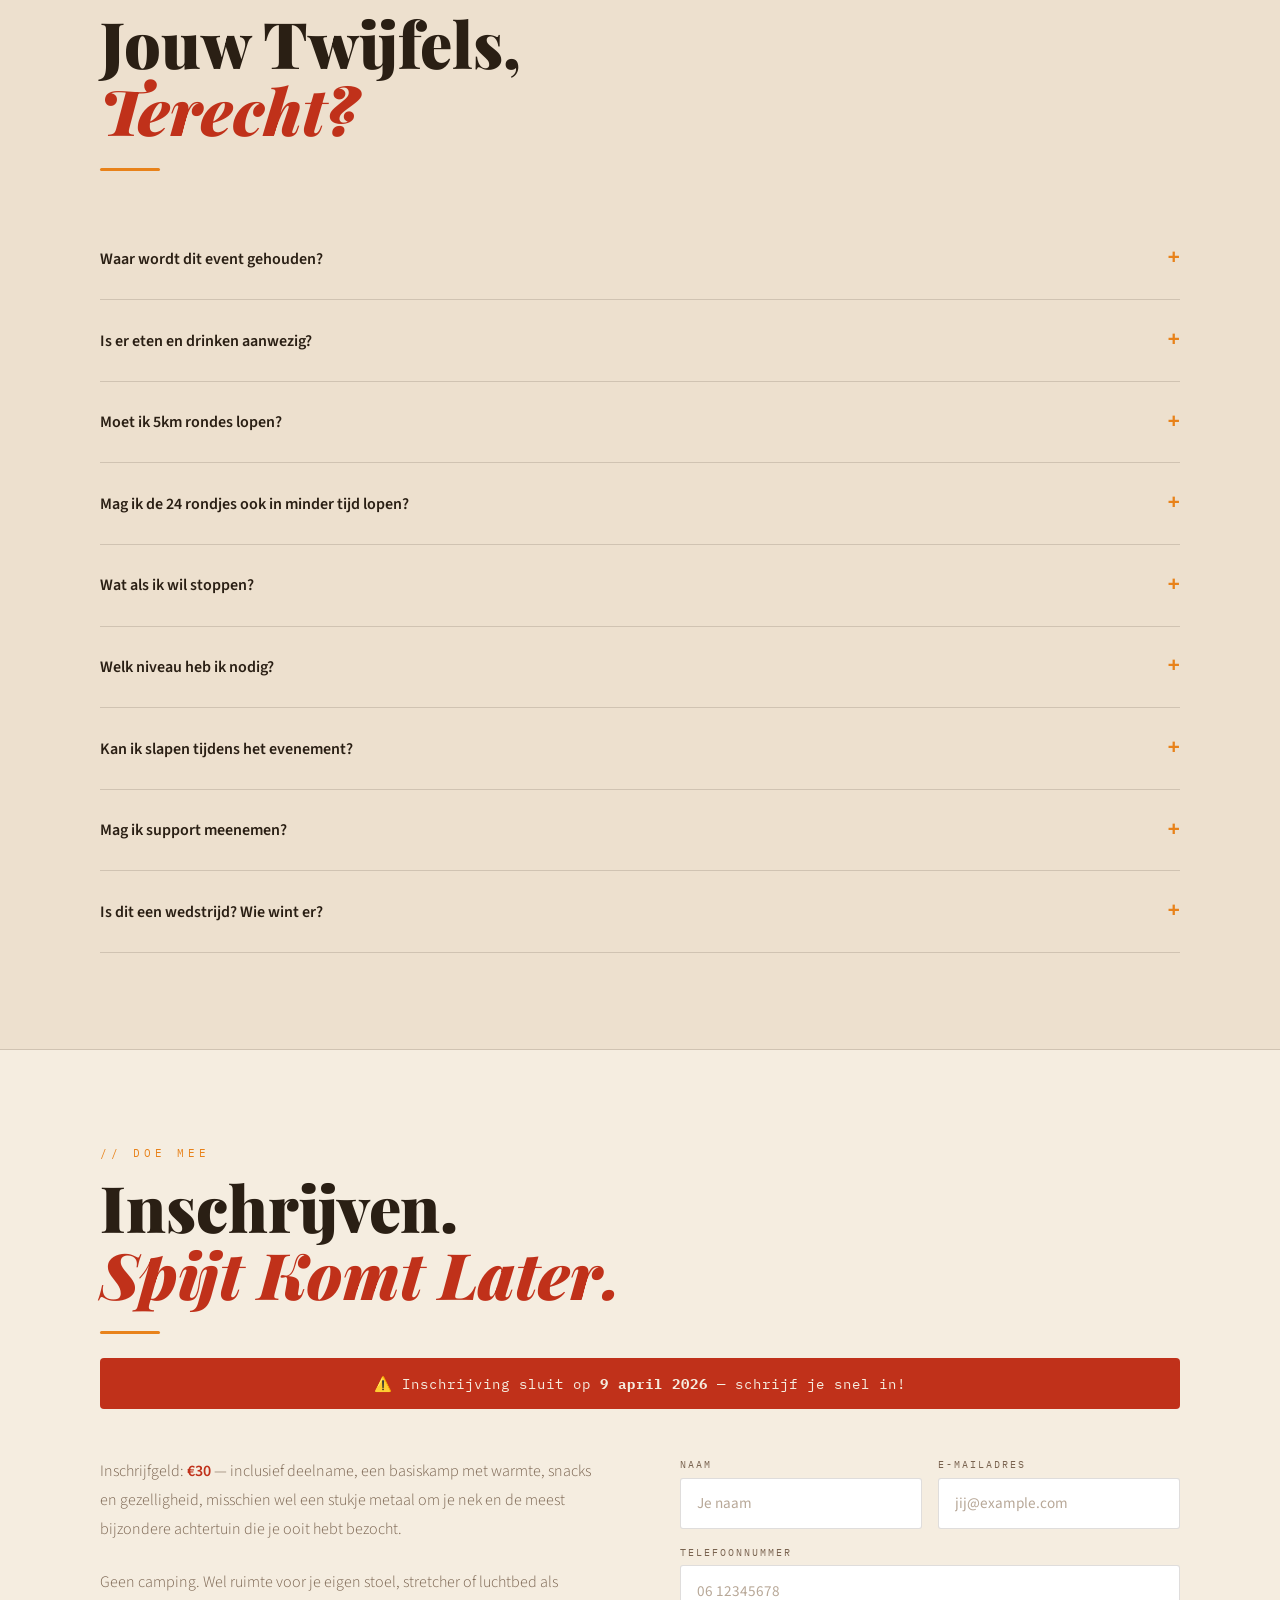
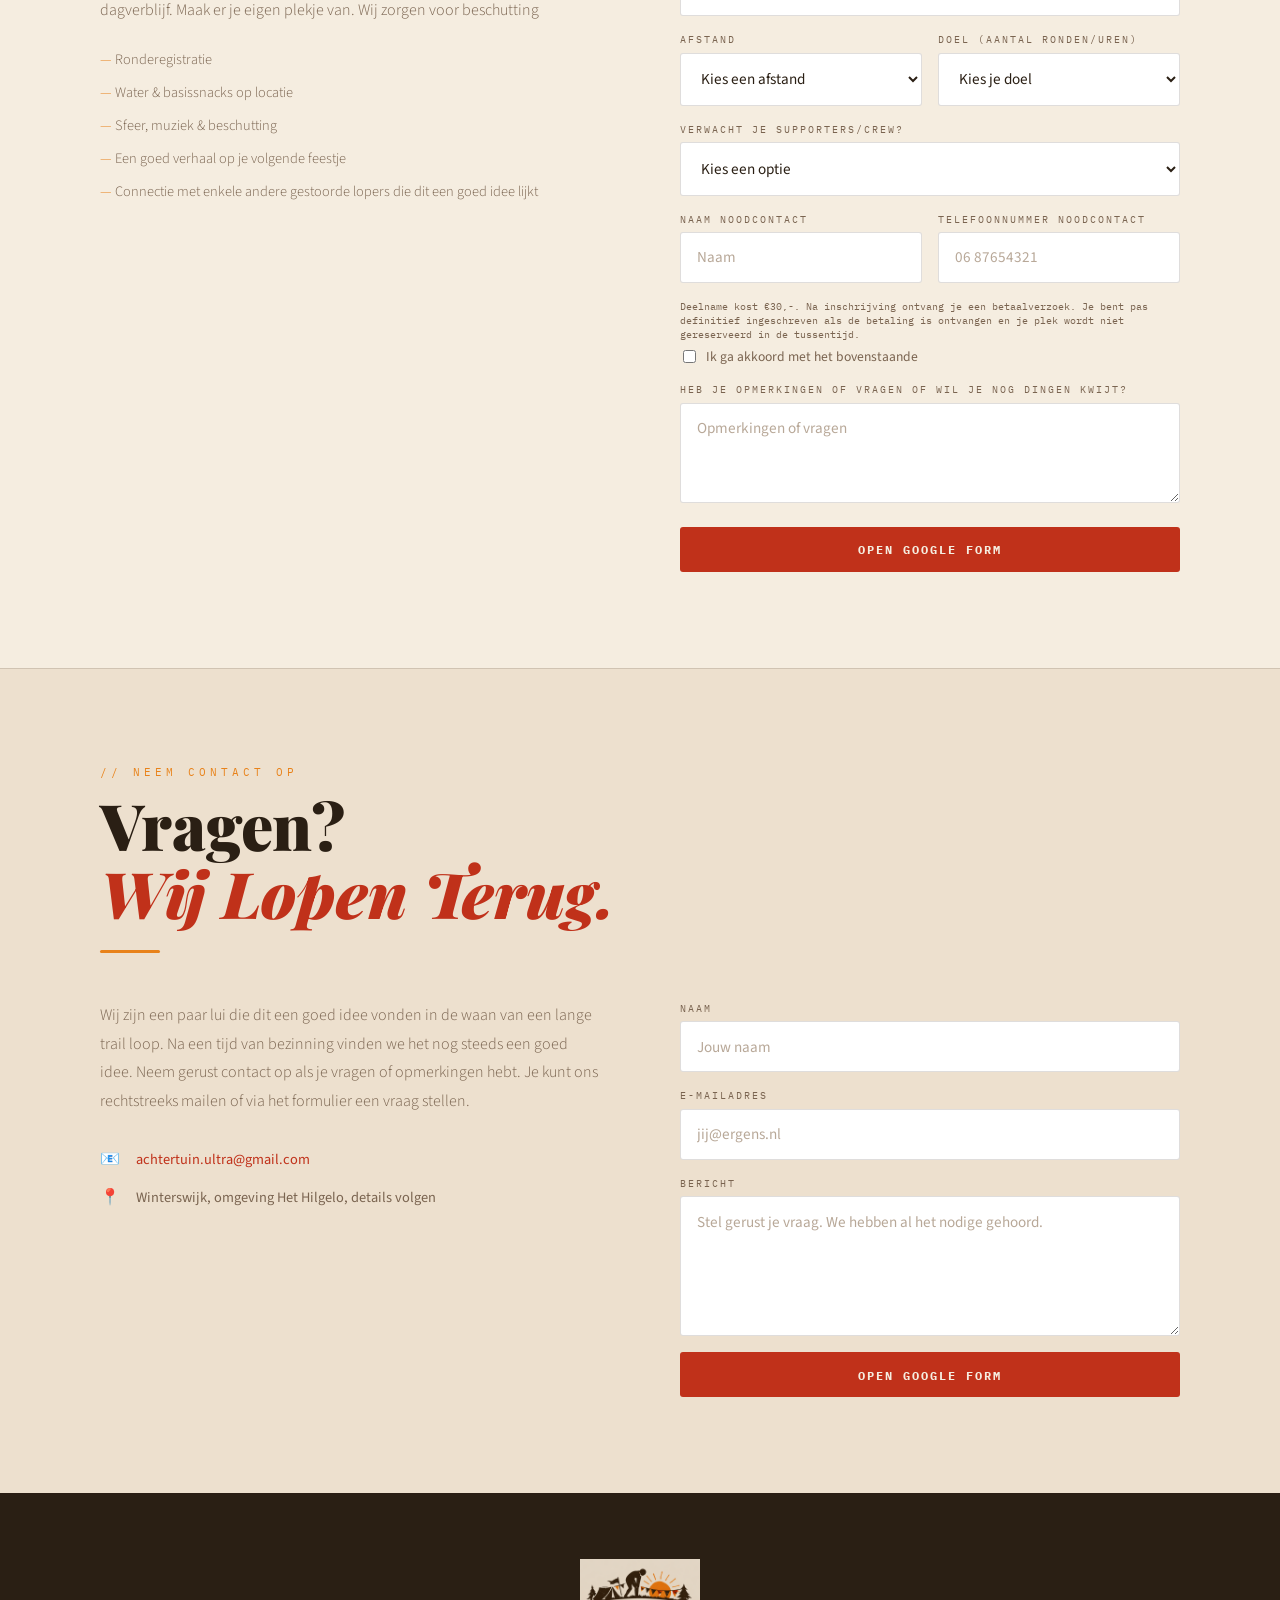
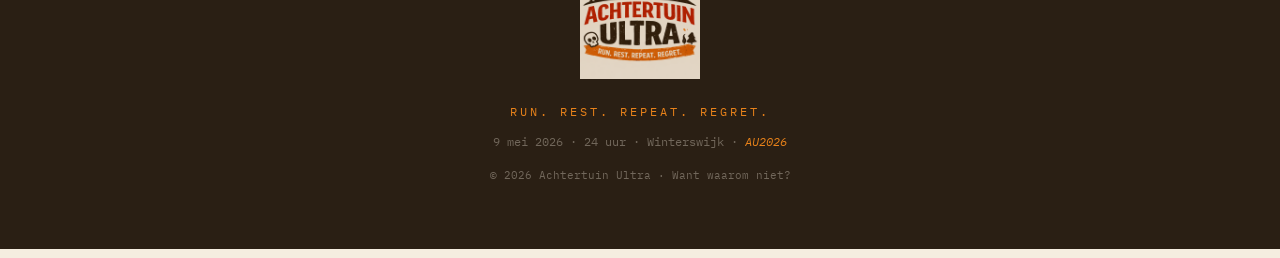
==== commit 9a23bb9d: "Add label to countdown indicating it's for the event start" ====
--- a/index.html
+++ b/index.html
@@ -103,6 +103,7 @@
 
   <p class="hero-closing">⚠️ Inschrijving sluit op 9 april 2026</p>
 
+  <p class="countdown-label">Tijd tot rondje 1</p>
   <div class="countdown">
     <div class="cd-unit"><span class="cd-num" id="cd-days">000</span><span class="cd-label">Dagen</span></div>
     <div class="cd-unit"><span class="cd-num" id="cd-hours">00</span><span class="cd-label">Uur</span></div>
--- a/styles.css
+++ b/styles.css
@@ -135,6 +135,15 @@
   filter: saturate(1.1);
 }
 /* COUNTDOWN */
+.countdown-label {
+  font-family: 'IBM Plex Mono', monospace;
+  font-size: 0.7rem;
+  letter-spacing: 3px;
+  color: var(--orange);
+  text-transform: uppercase;
+  text-align: center;
+  margin-bottom: 0.5rem;
+}
 .countdown { display: flex; gap: 1rem; margin-bottom: 2.8rem; position: relative; }
 .cd-unit { display: flex; flex-direction: column; align-items: center; border: 1px solid var(--border); border-radius: 3px; padding: 0.9rem 1.2rem; min-width: 66px; background: rgba(255,255,255,0.5); }
 .cd-num { font-family: 'Barlow Condensed', sans-serif; font-size: 1.9rem; color: var(--dark); line-height: 1; font-weight: 700; }
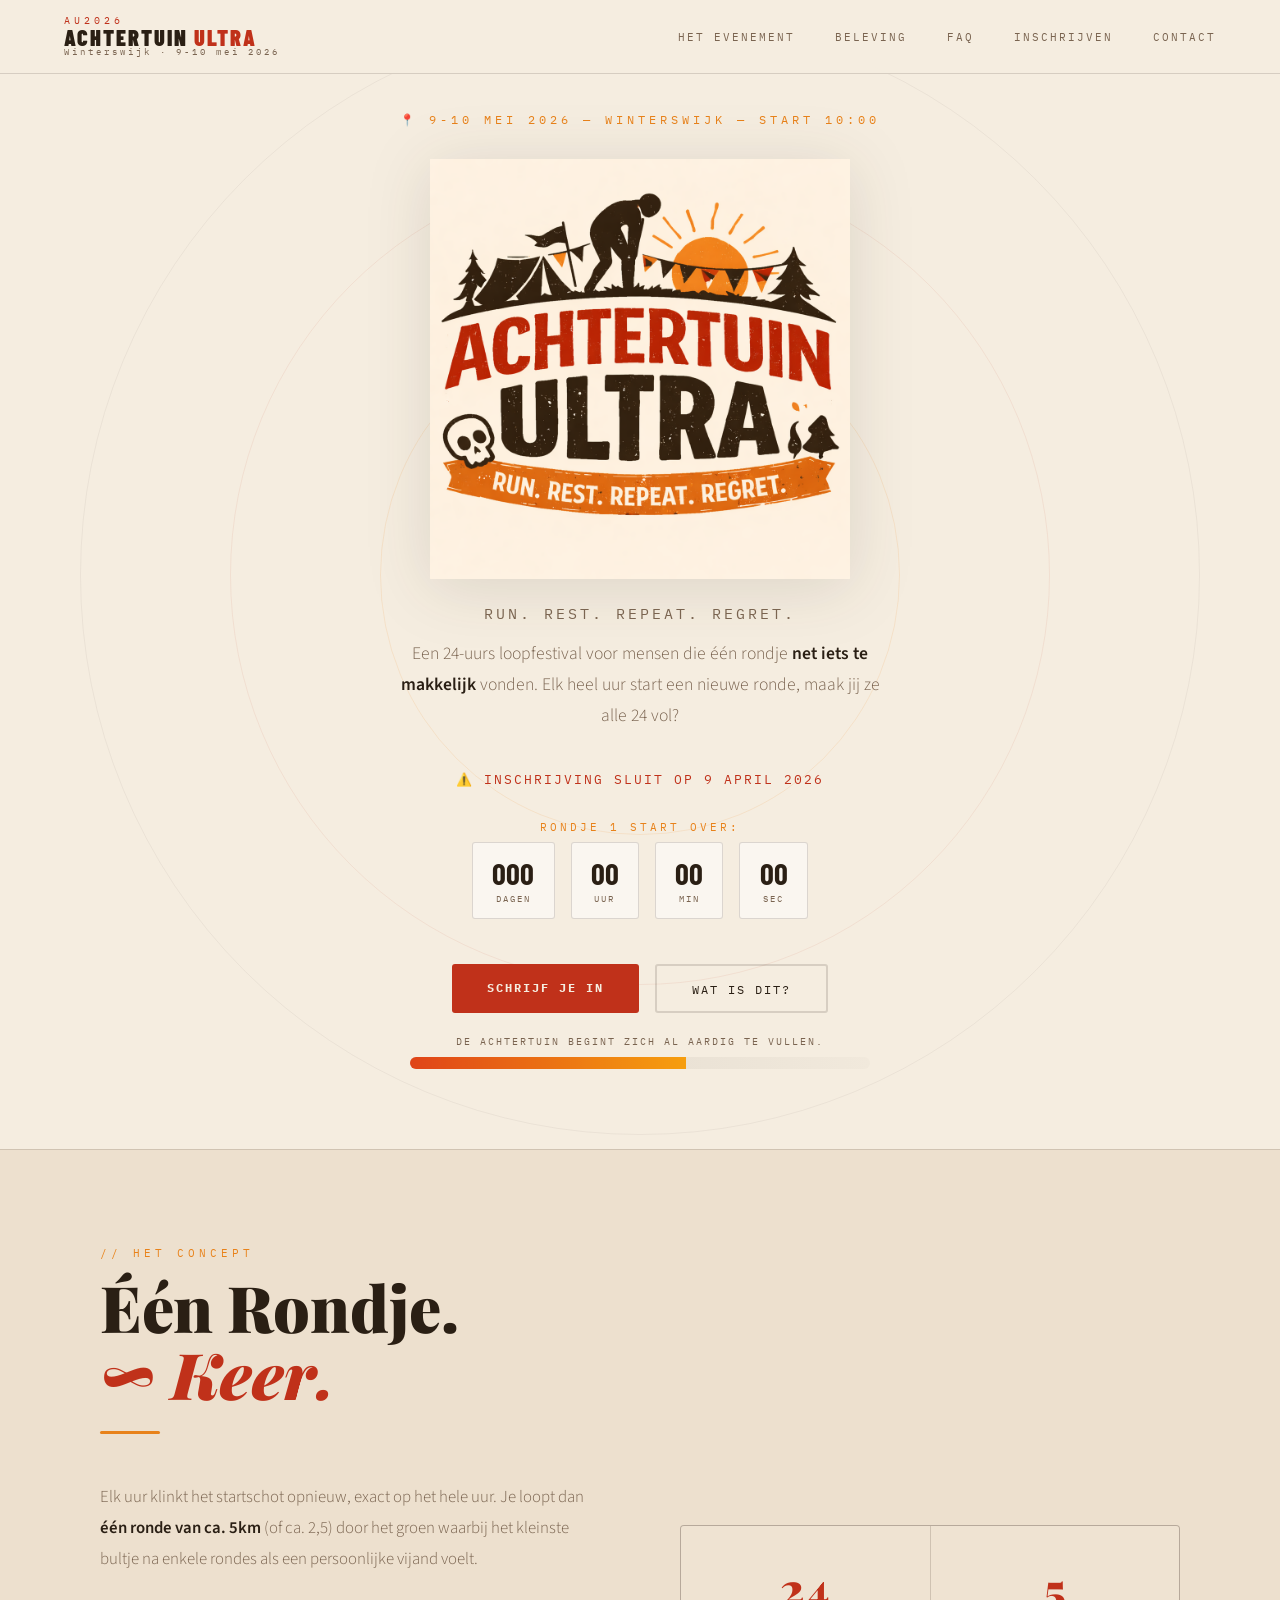
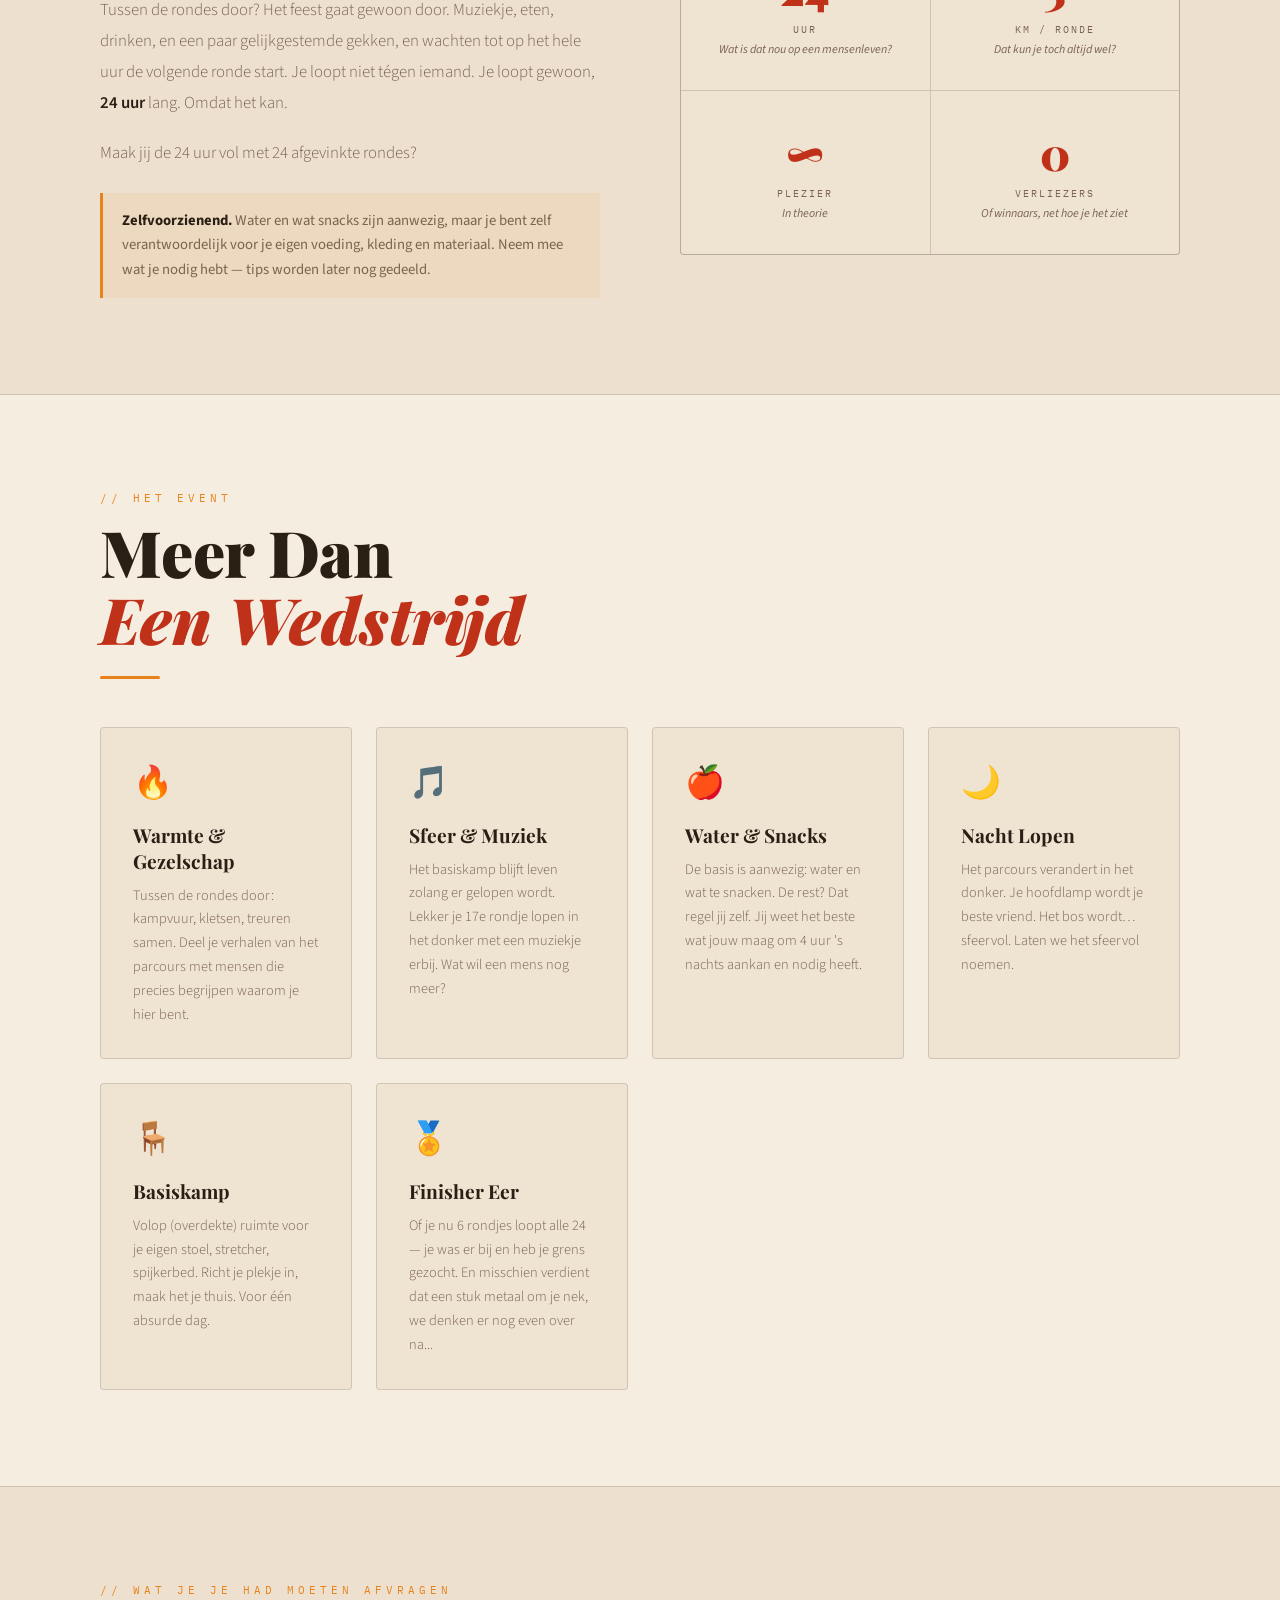
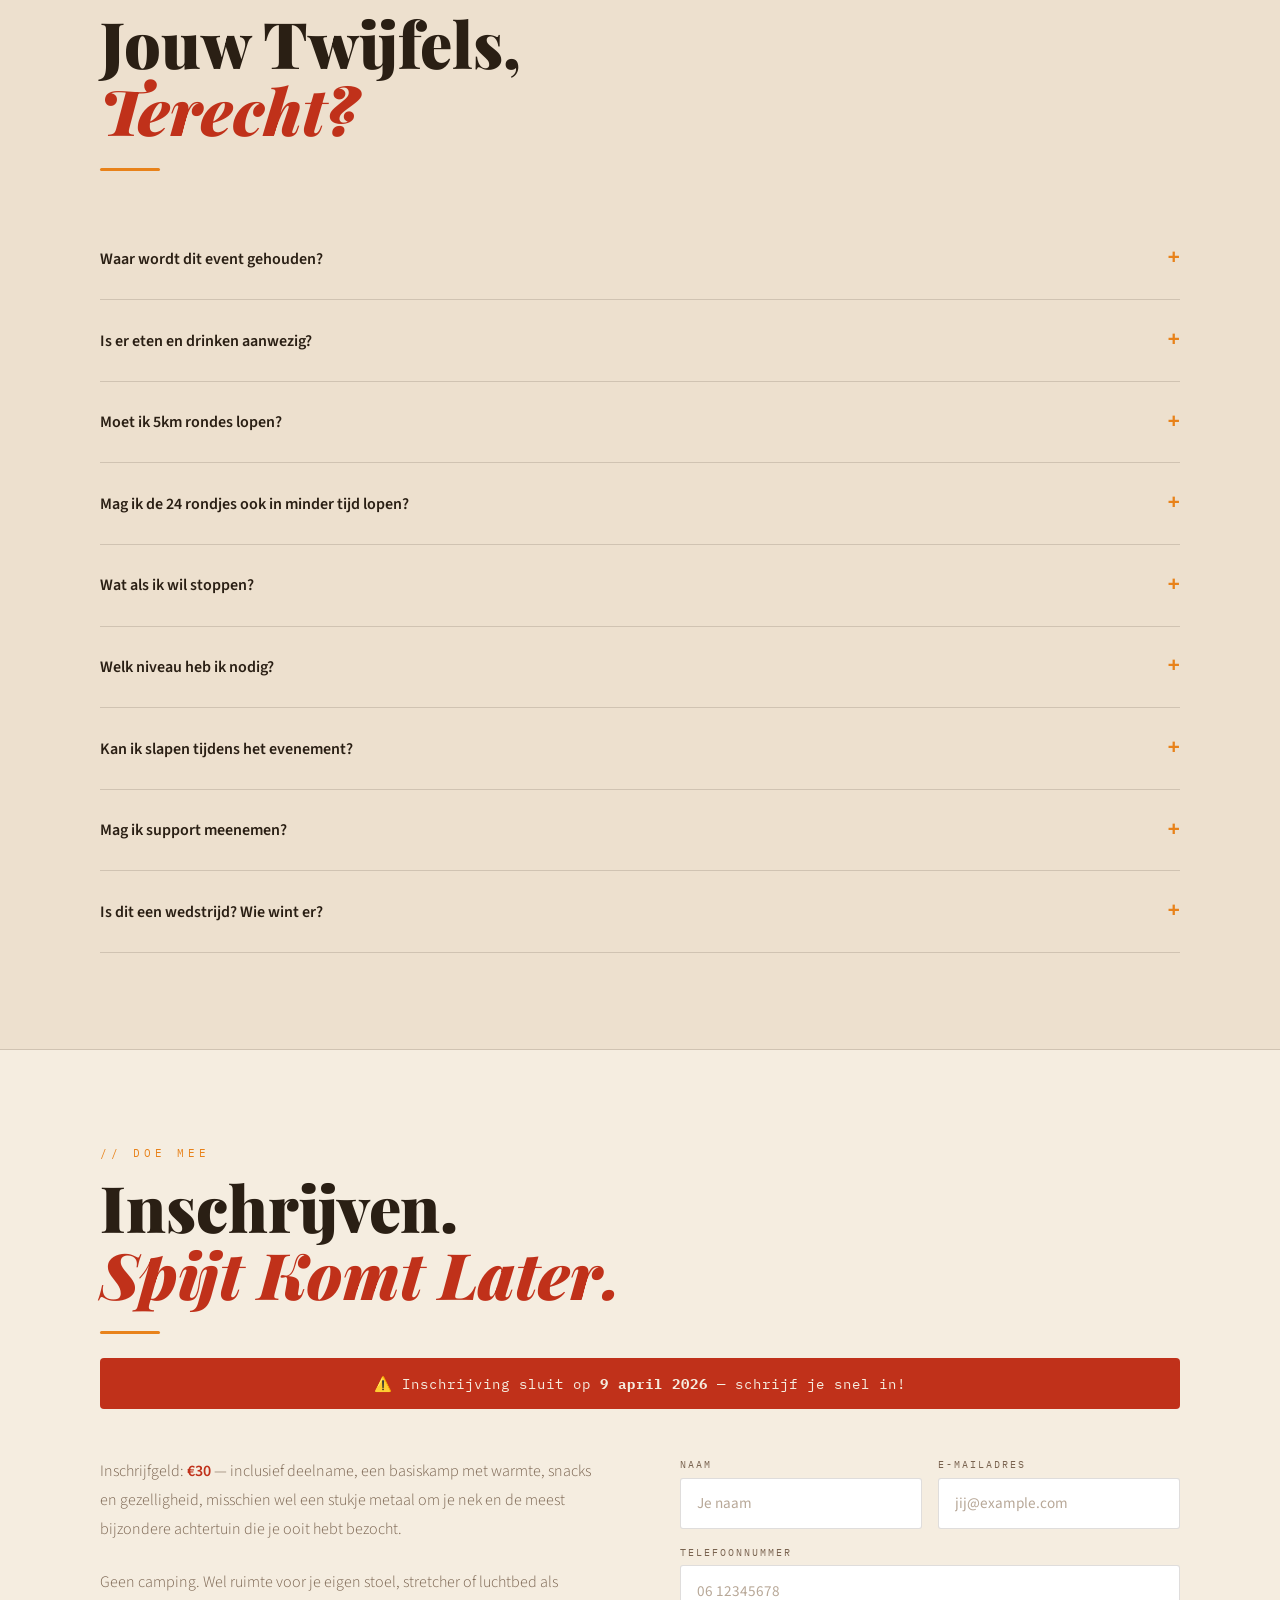
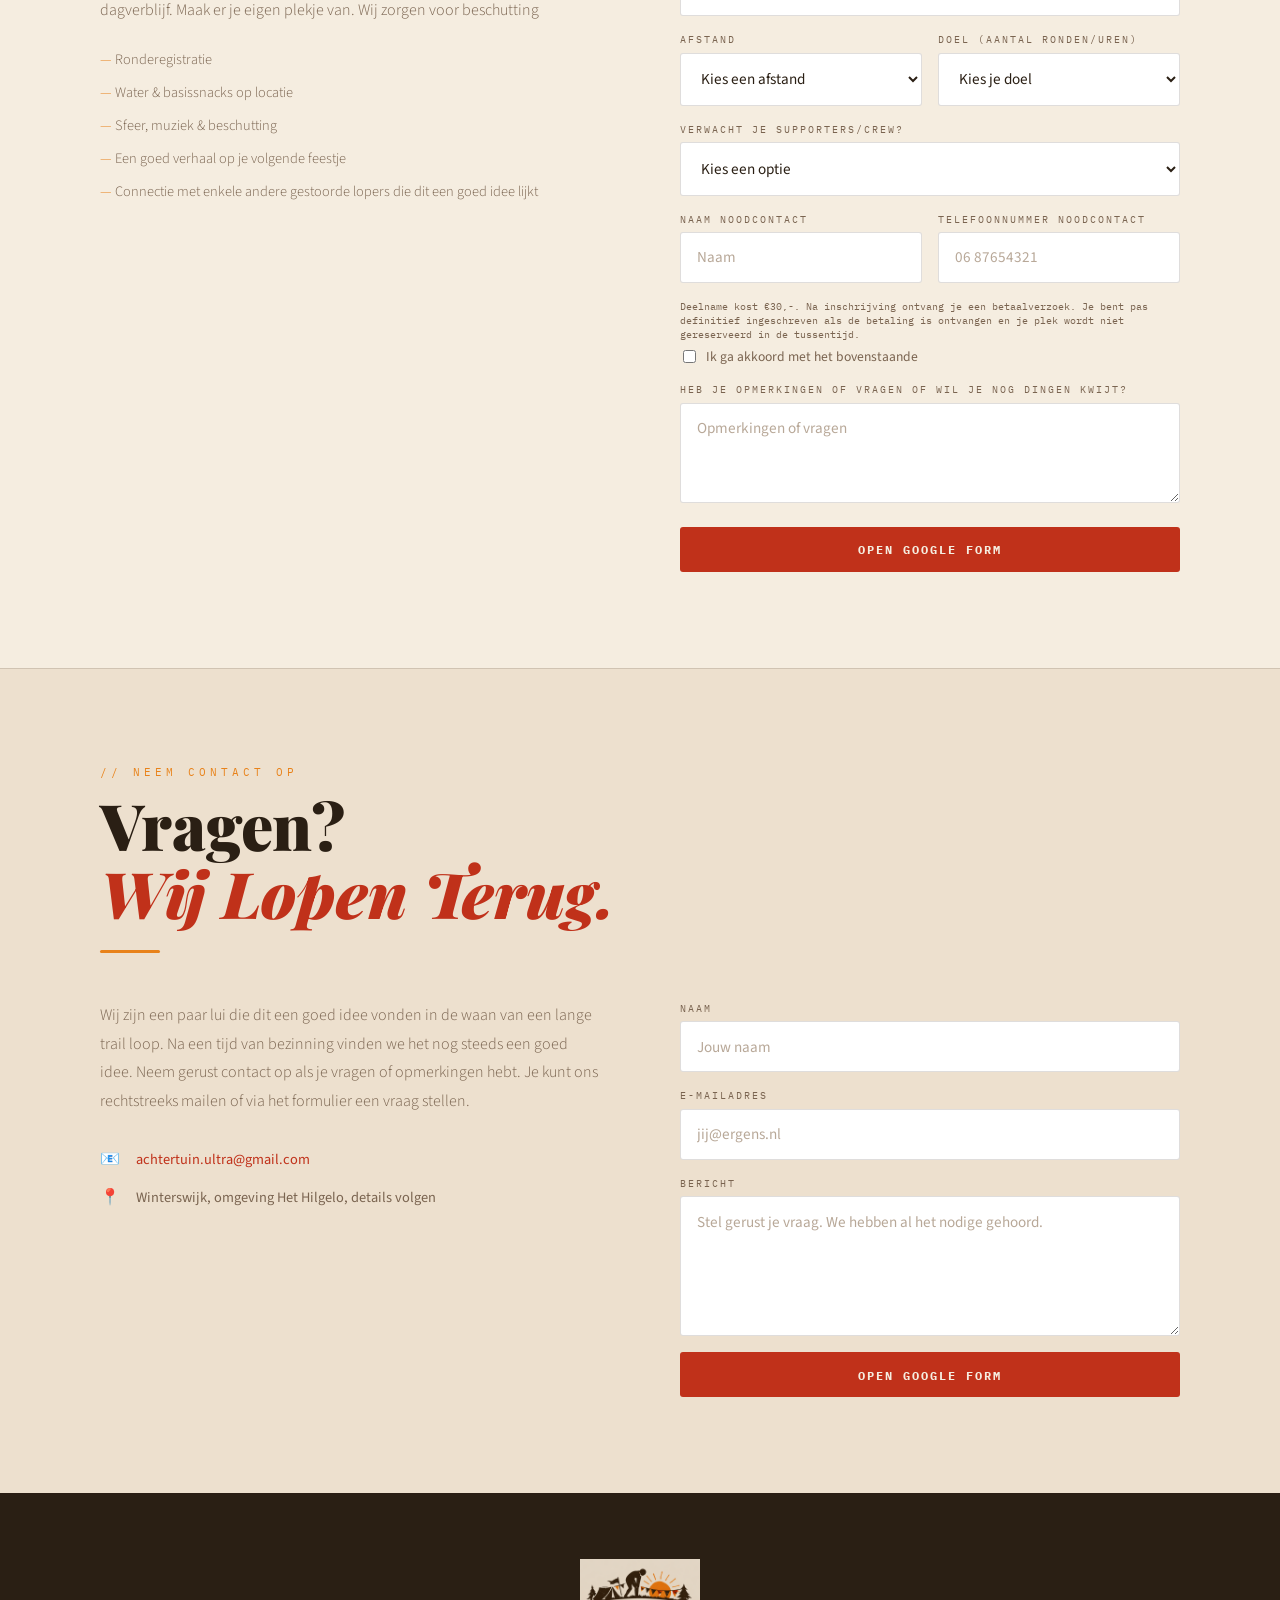
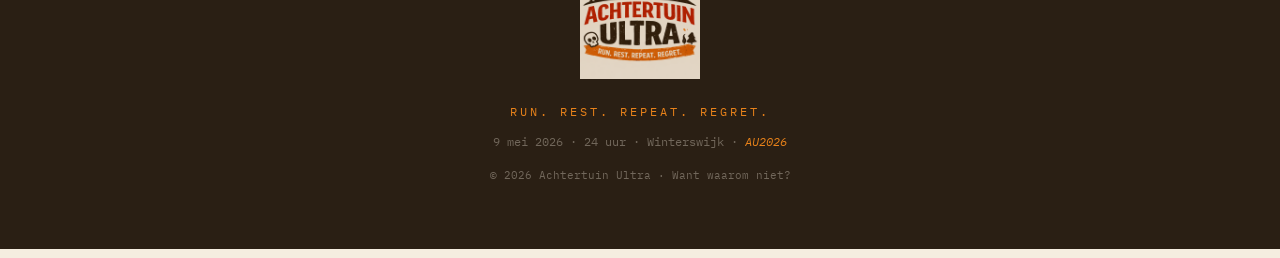
==== commit 3f987f29: "Update text in index.html" ====
--- a/index.html
+++ b/index.html
@@ -103,7 +103,7 @@
 
   <p class="hero-closing">⚠️ Inschrijving sluit op 9 april 2026</p>
 
-  <p class="countdown-label">Tijd tot rondje 1</p>
+  <p class="countdown-label">Rondje 1 start over:</p>
   <div class="countdown">
     <div class="cd-unit"><span class="cd-num" id="cd-days">000</span><span class="cd-label">Dagen</span></div>
     <div class="cd-unit"><span class="cd-num" id="cd-hours">00</span><span class="cd-label">Uur</span></div>
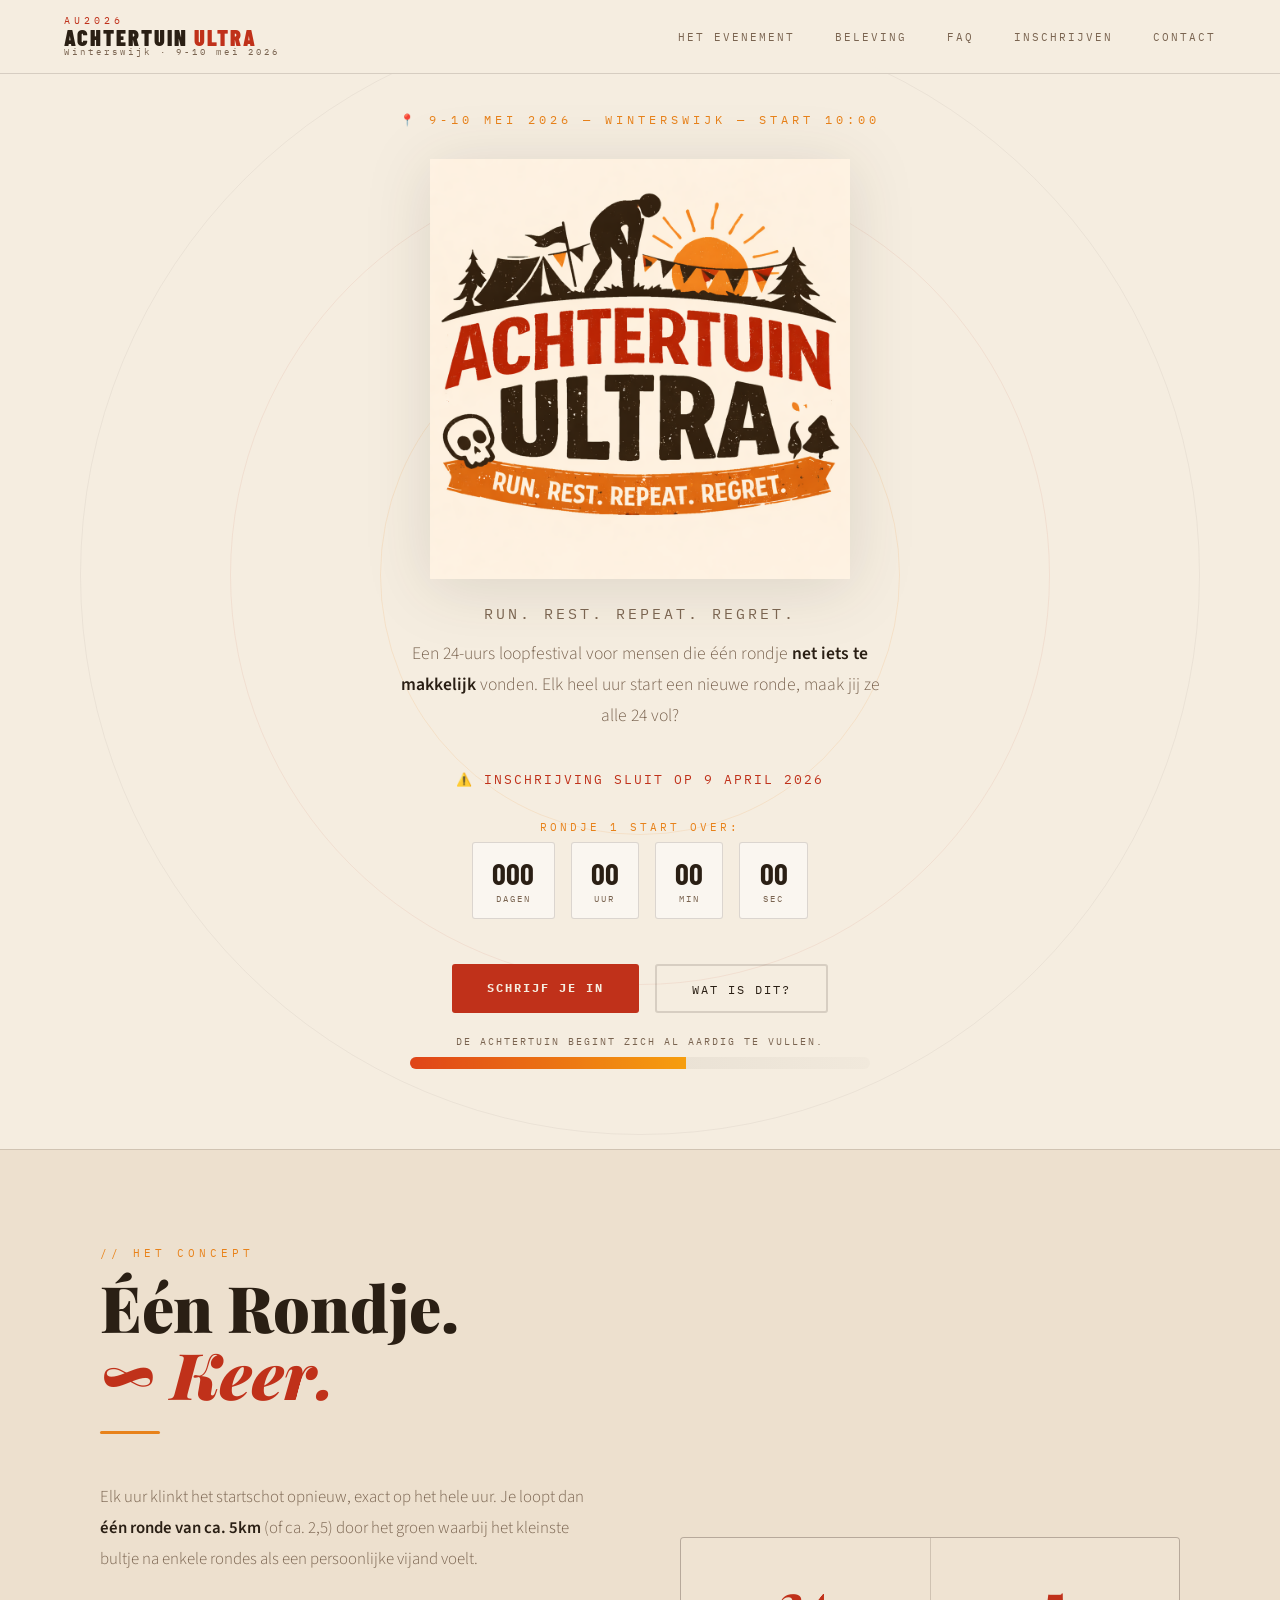
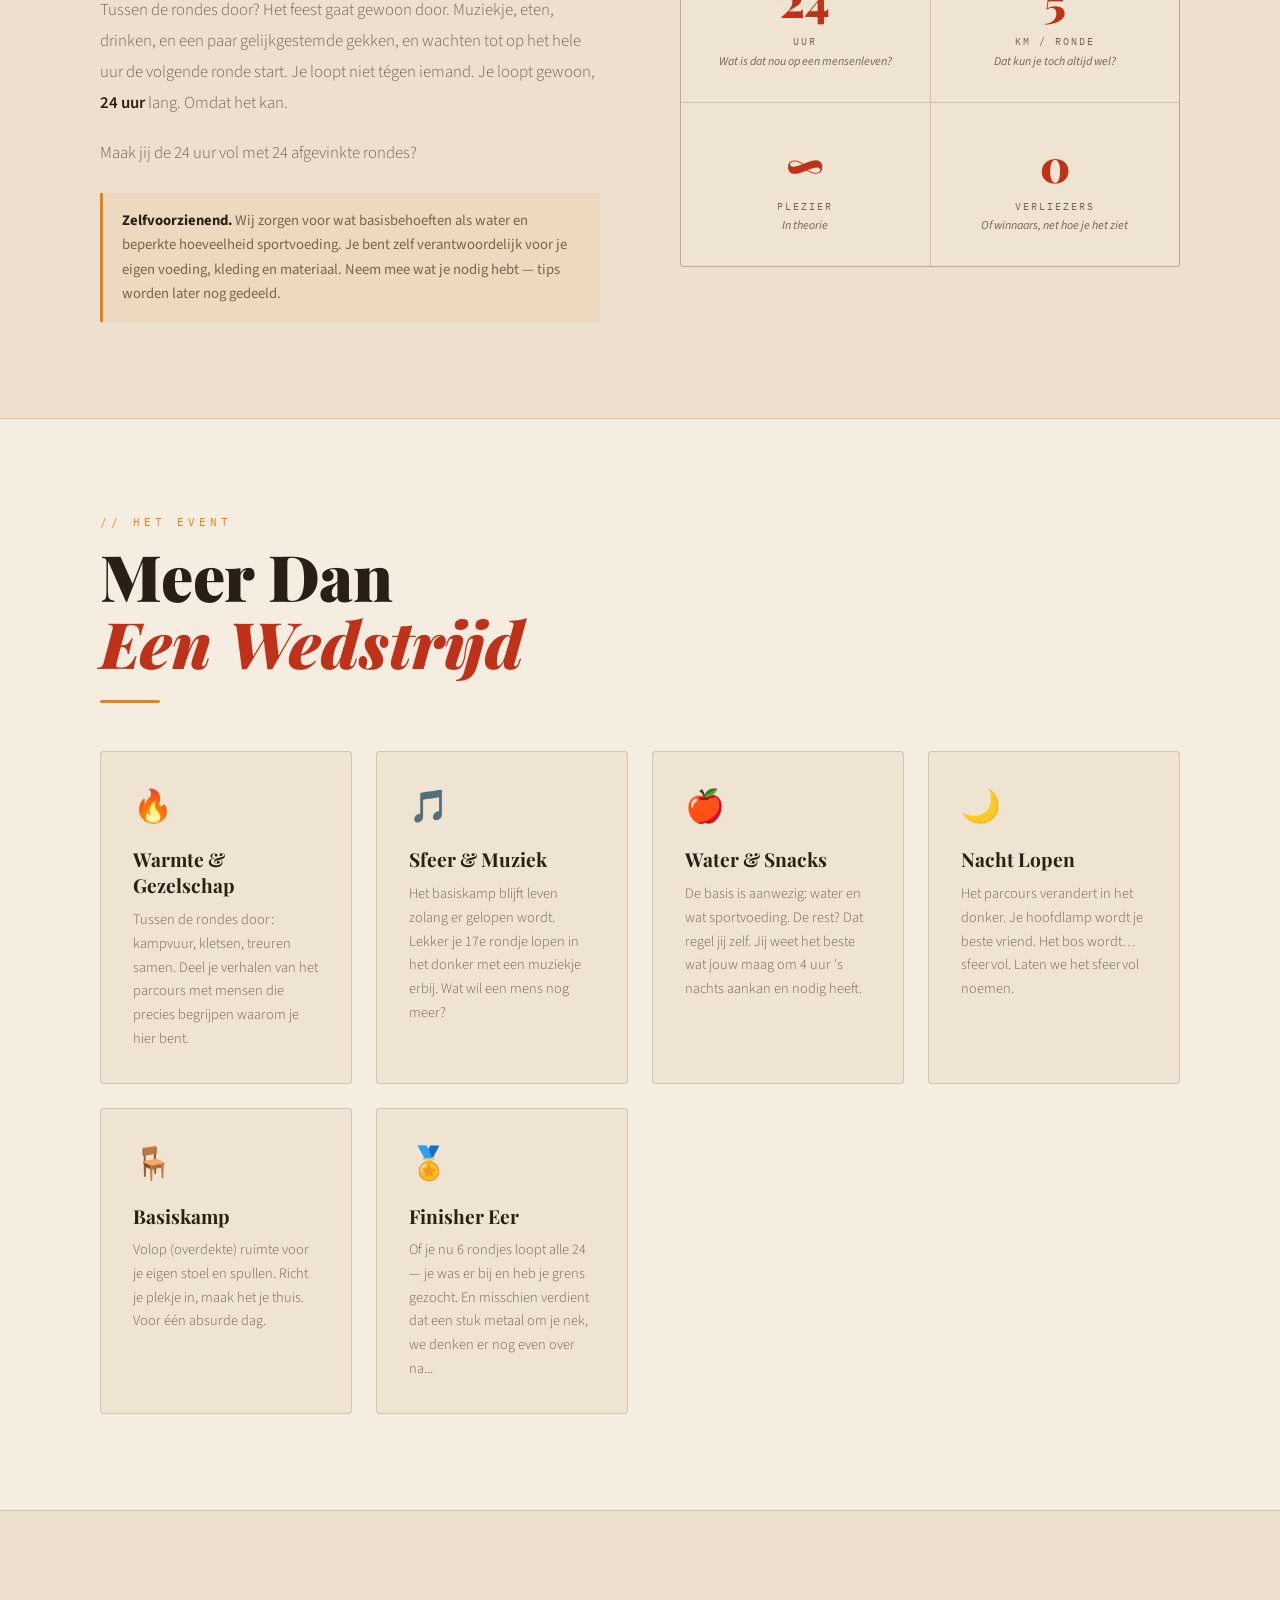
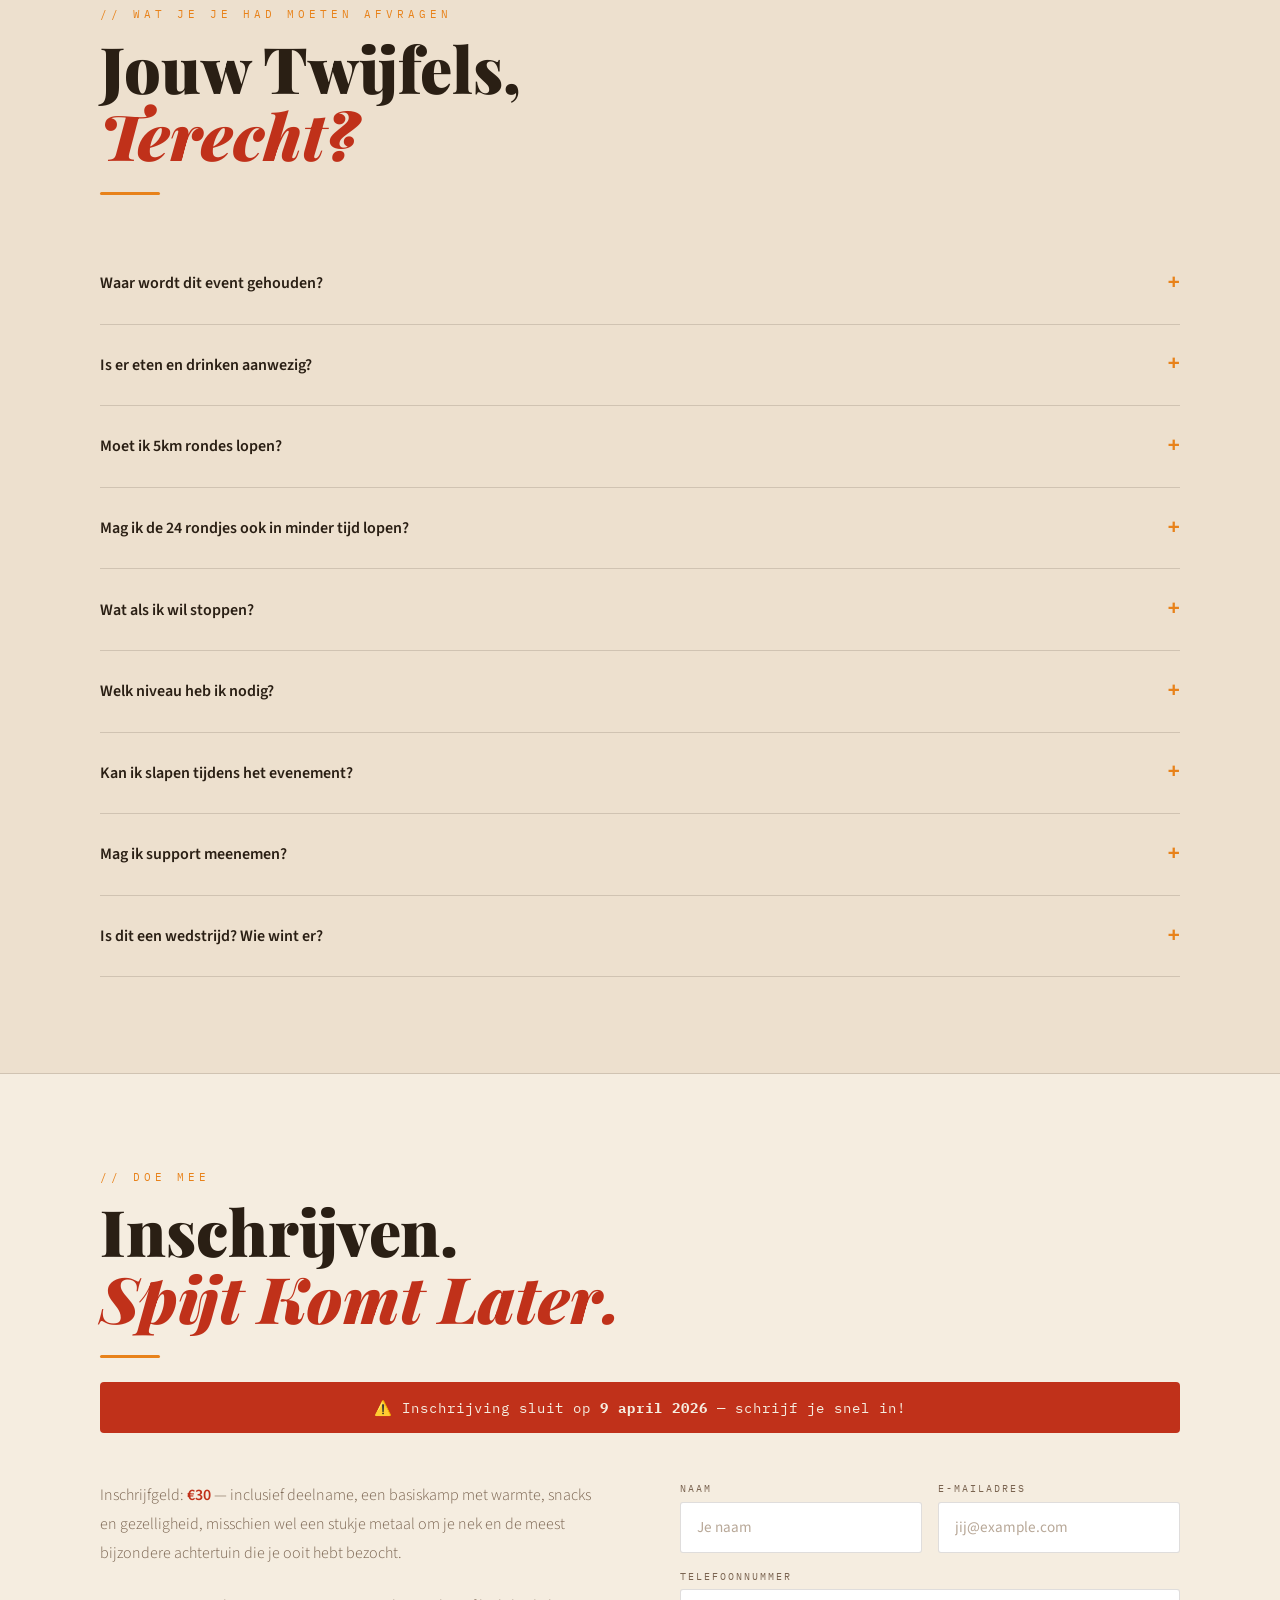
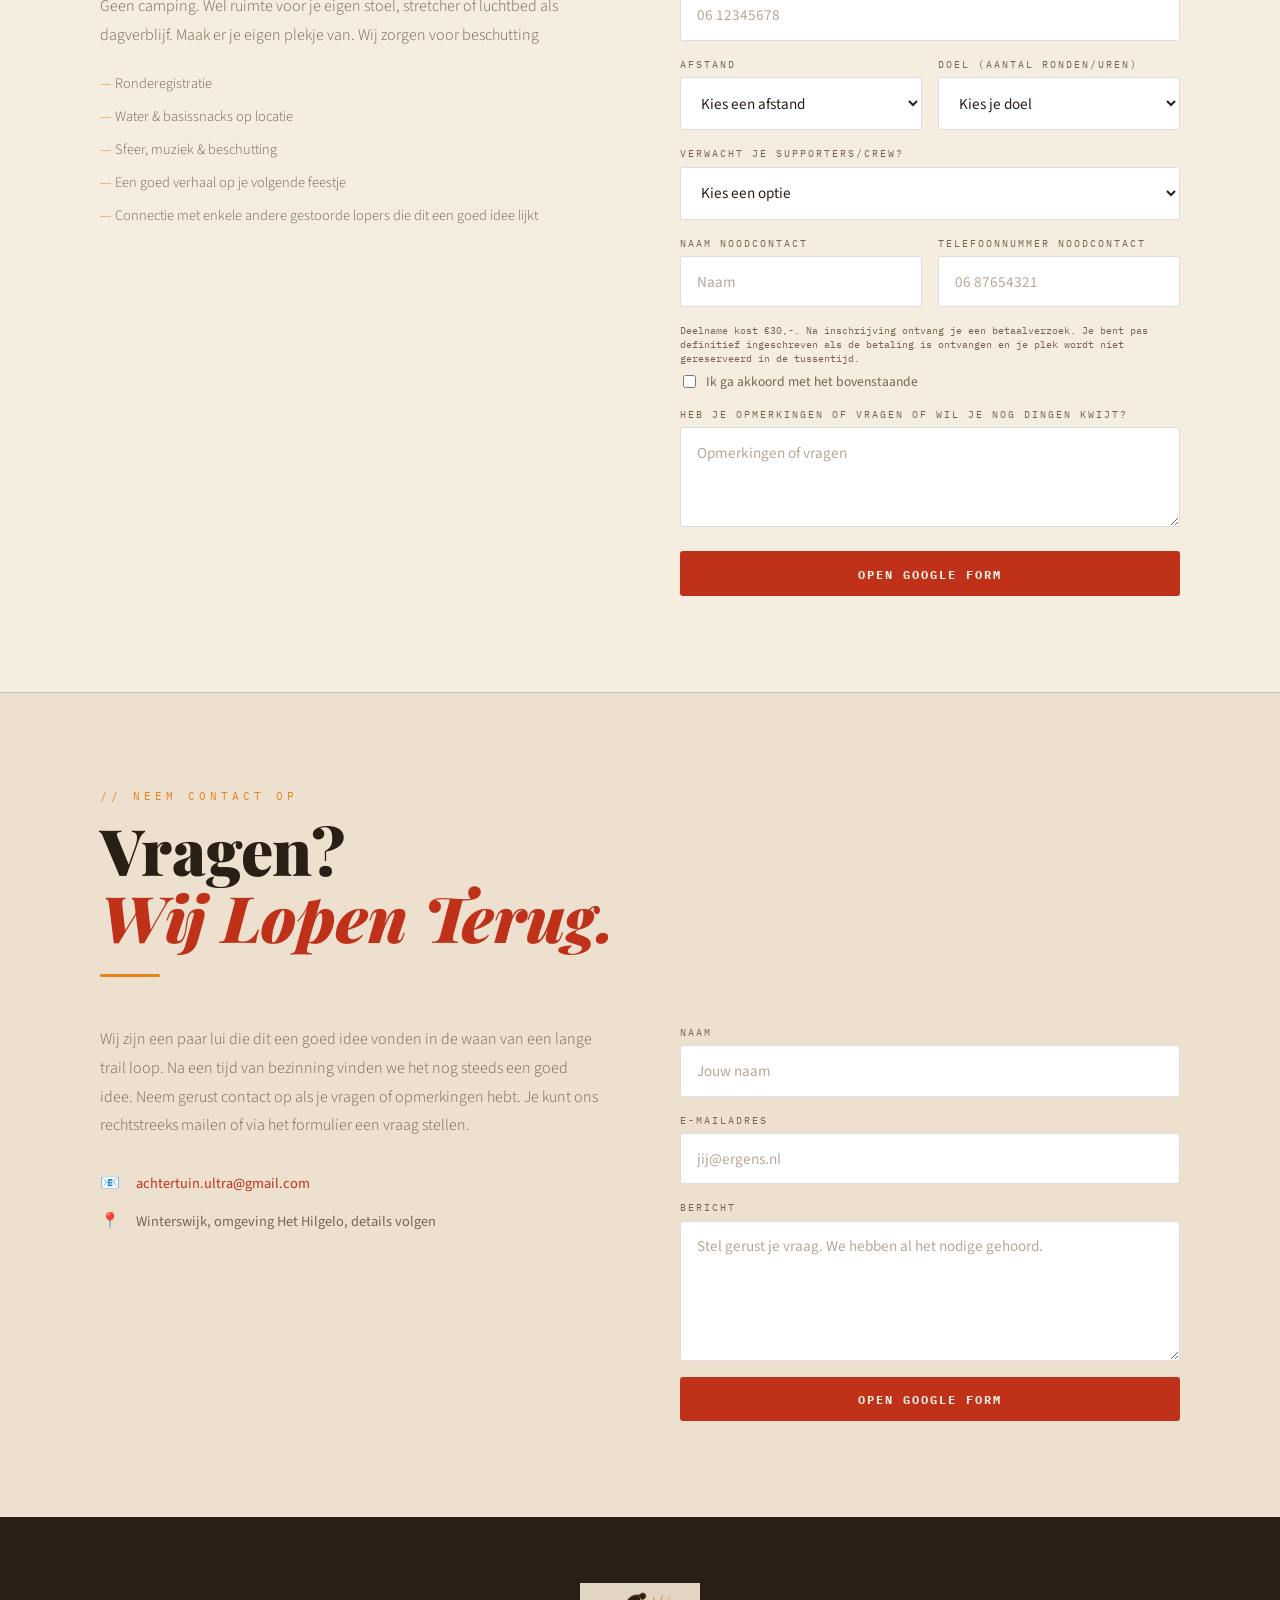
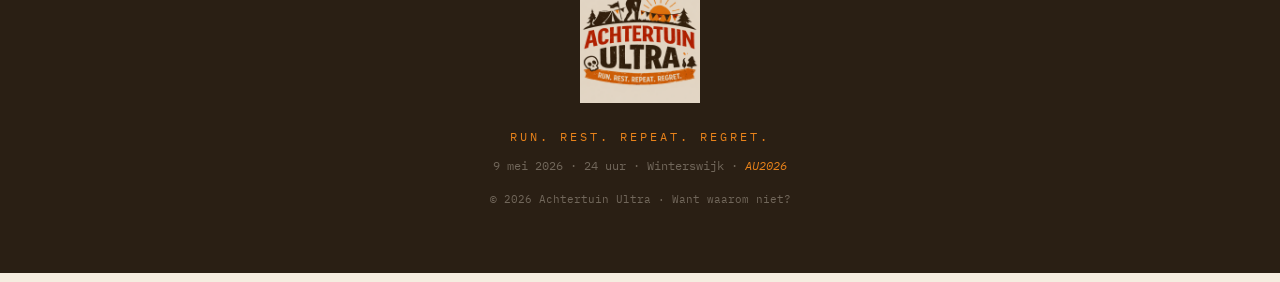
==== commit d76422c6: "Update text in index.html" ====
--- a/index.html
+++ b/index.html
@@ -136,7 +136,7 @@
         <p>Tussen de rondes door? Het feest gaat gewoon door. Muziekje, eten, drinken, en een paar gelijkgestemde gekken, en wachten tot op het hele uur de volgende ronde start. Je loopt niet tégen iemand. Je loopt gewoon, <strong>24 uur</strong> lang. Omdat het kan.</p>
         <p>Maak jij de 24 uur vol met 24 afgevinkte rondes?</p>
         <div class="self-support-note">
-          <strong>Zelfvoorzienend.</strong> Water en wat snacks zijn aanwezig, maar je bent zelf verantwoordelijk voor je eigen voeding, kleding en materiaal. Neem mee wat je nodig hebt — tips worden later nog gedeeld.
+          <strong>Zelfvoorzienend.</strong> Wij zorgen voor wat basisbehoeften als water en beperkte hoeveelheid sportvoeding. Je bent zelf verantwoordelijk voor je eigen voeding, kleding en materiaal. Neem mee wat je nodig hebt — tips worden later nog gedeeld.
         </div>
       </div>
       <div class="stats-grid">
@@ -185,7 +185,7 @@
       <div class="exp-card">
         <div class="exp-icon">🍎</div>
         <h3>Water & Snacks</h3>
-        <p>De basis is aanwezig: water en wat te snacken. De rest? Dat regel jij zelf. Jij weet het beste wat jouw maag om 4 uur 's nachts aankan en nodig heeft.</p>
+        <p>De basis is aanwezig: water en wat sportvoeding. De rest? Dat regel jij zelf. Jij weet het beste wat jouw maag om 4 uur 's nachts aankan en nodig heeft.</p>
       </div>
       <div class="exp-card">
         <div class="exp-icon">🌙</div>
@@ -195,7 +195,7 @@
       <div class="exp-card">
         <div class="exp-icon">🪑</div>
         <h3>Basiskamp</h3>
-        <p>Volop (overdekte) ruimte voor je eigen stoel, stretcher, spijkerbed. Richt je plekje in, maak het je thuis. Voor één absurde dag.</p>
+        <p>Volop (overdekte) ruimte voor je eigen stoel en spullen. Richt je plekje in, maak het je thuis. Voor één absurde dag.</p>
       </div>
       <div class="exp-card">
         <div class="exp-icon">🏅</div>
@@ -219,7 +219,7 @@
       </div>
       <div class="faq-item">
         <div class="faq-q">Is er eten en drinken aanwezig? <span>+</span></div>
-        <div class="faq-a">Water en basissnacks zijn geregeld. De rest breng je zelf mee. <em>Jij bent de held van je eigen verzorgingspost.</em> Neem genoeg mee — je weet niet hoe je er om 3 uur 's nachts bij hangt.</div>
+        <div class="faq-a">Water en sportdrank en -gels zijn geregeld. De rest breng je zelf mee. <em>Jij bent de held van je eigen verzorgingspost.</em> Neem genoeg mee — je weet niet hoe je er om 3 uur 's nachts bij hangt.</div>
       </div>
       <div class="faq-item">
         <div class="faq-q">Moet ik 5km rondes lopen? <span>+</span></div>
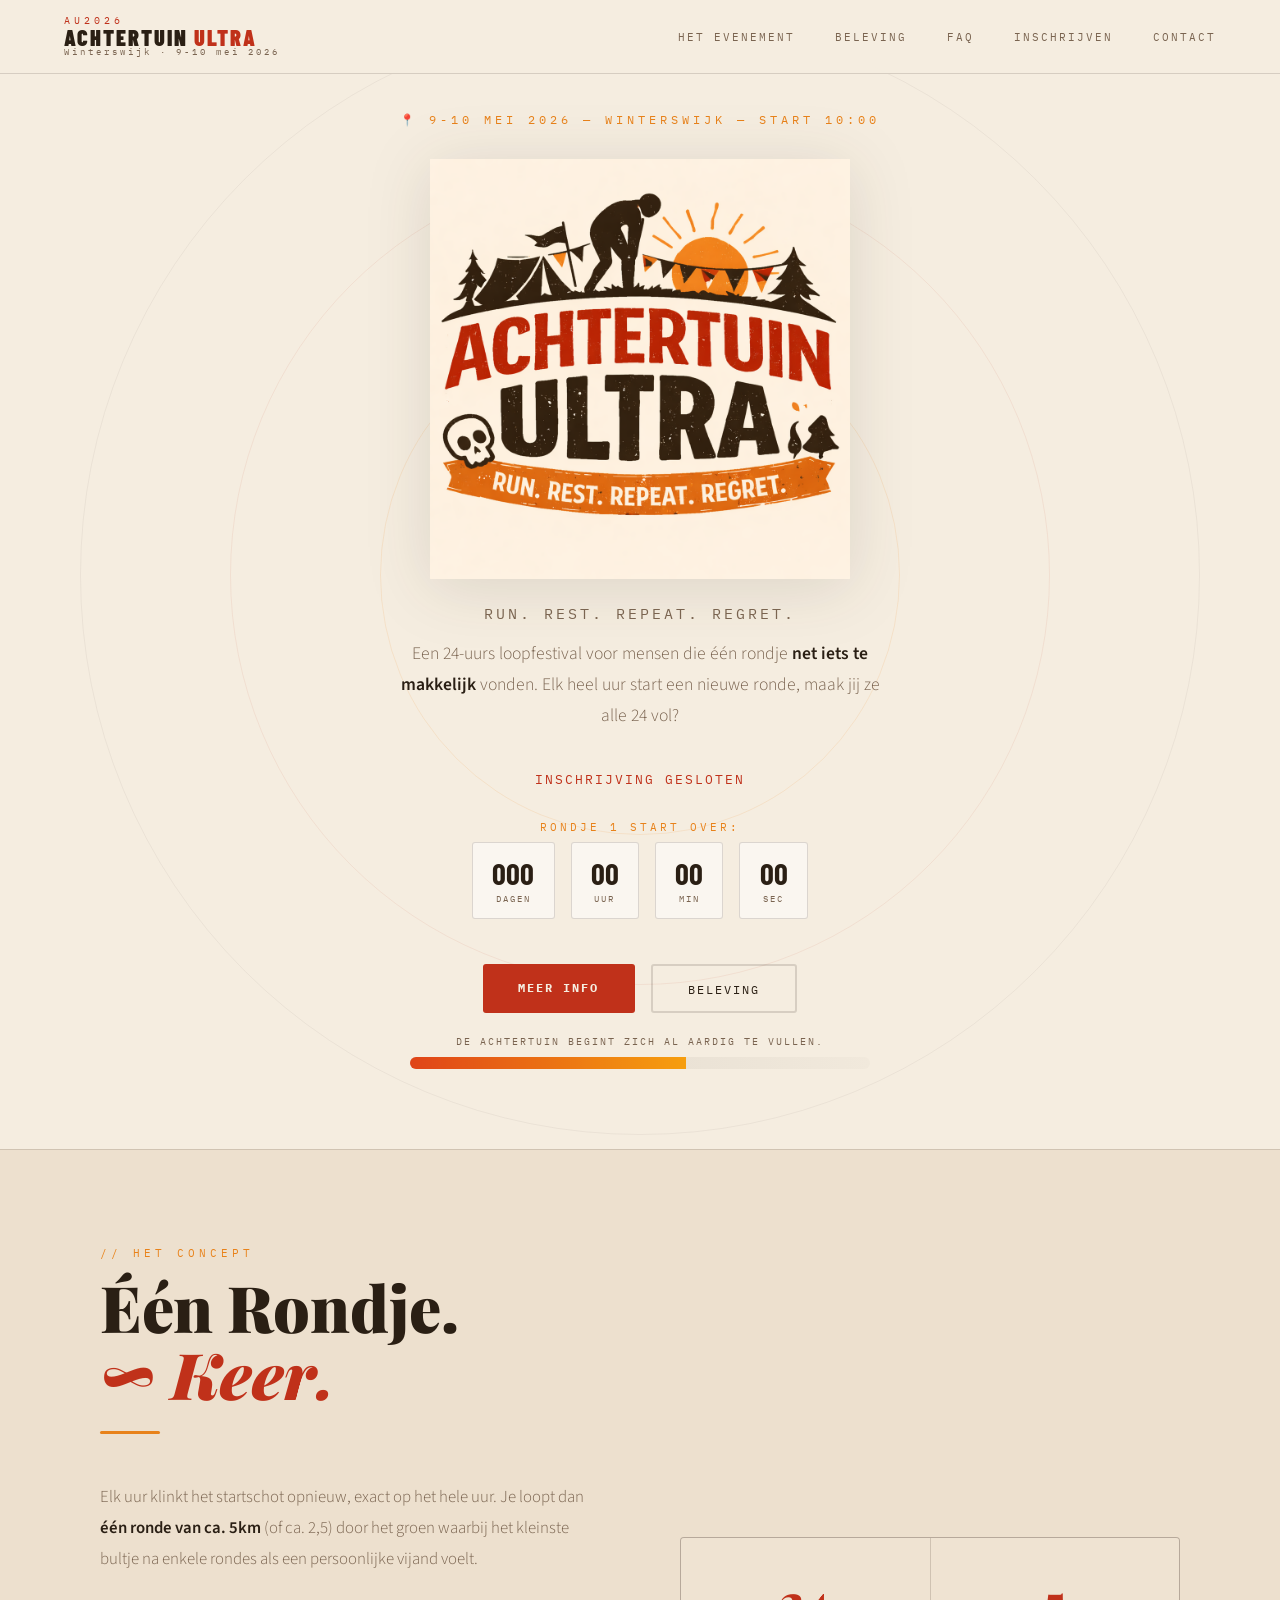
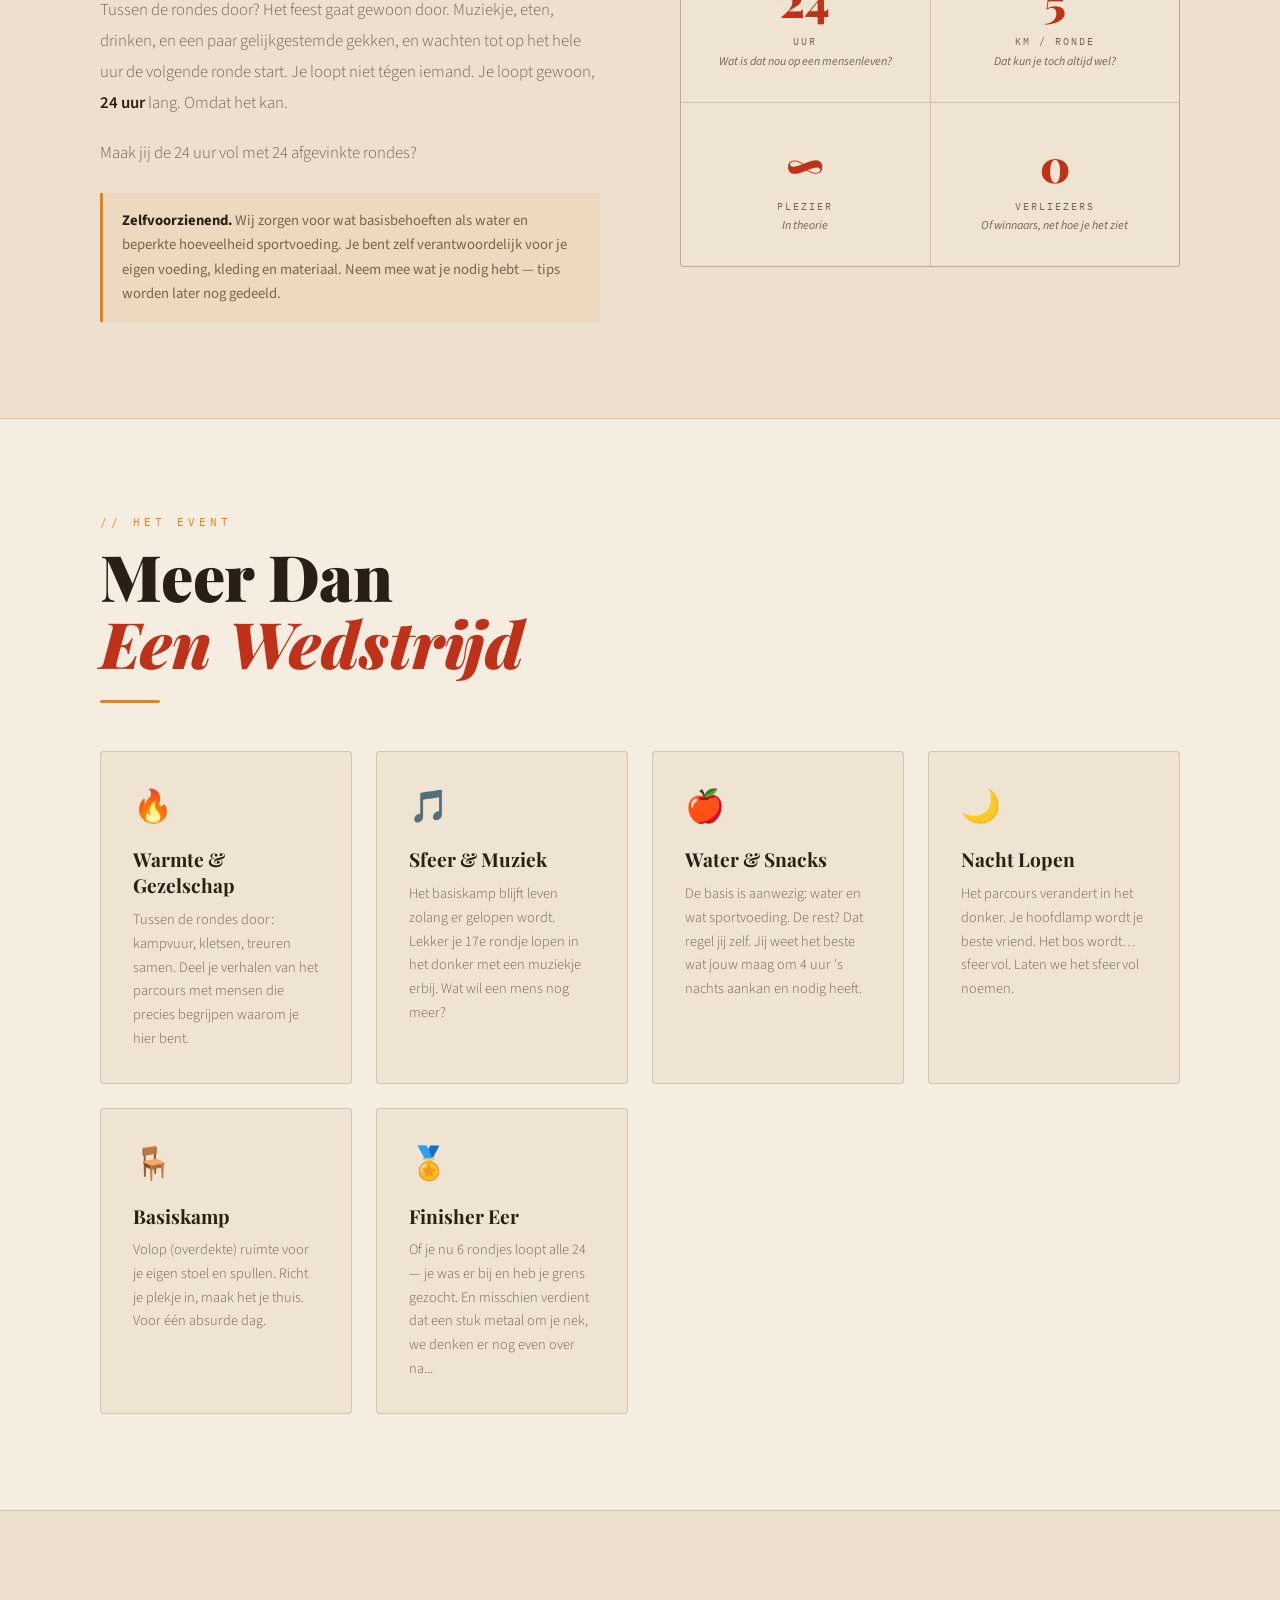
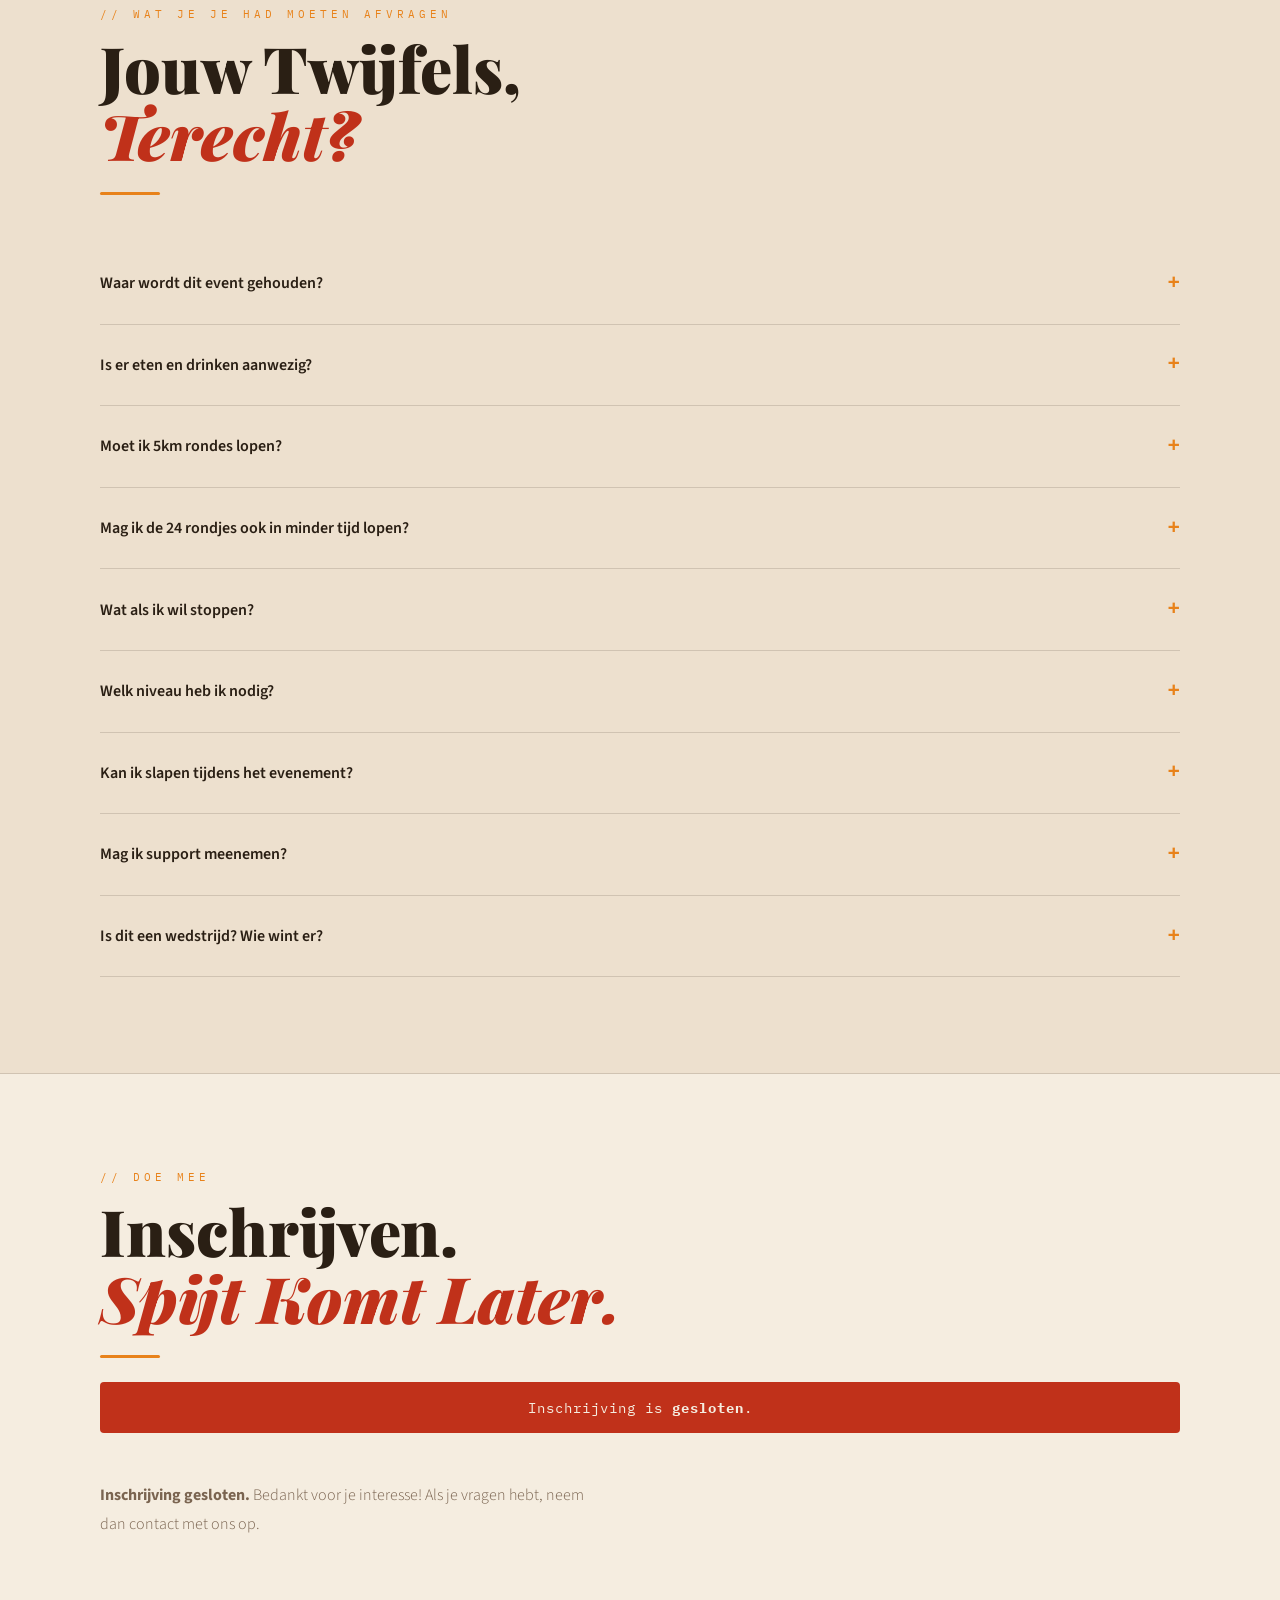
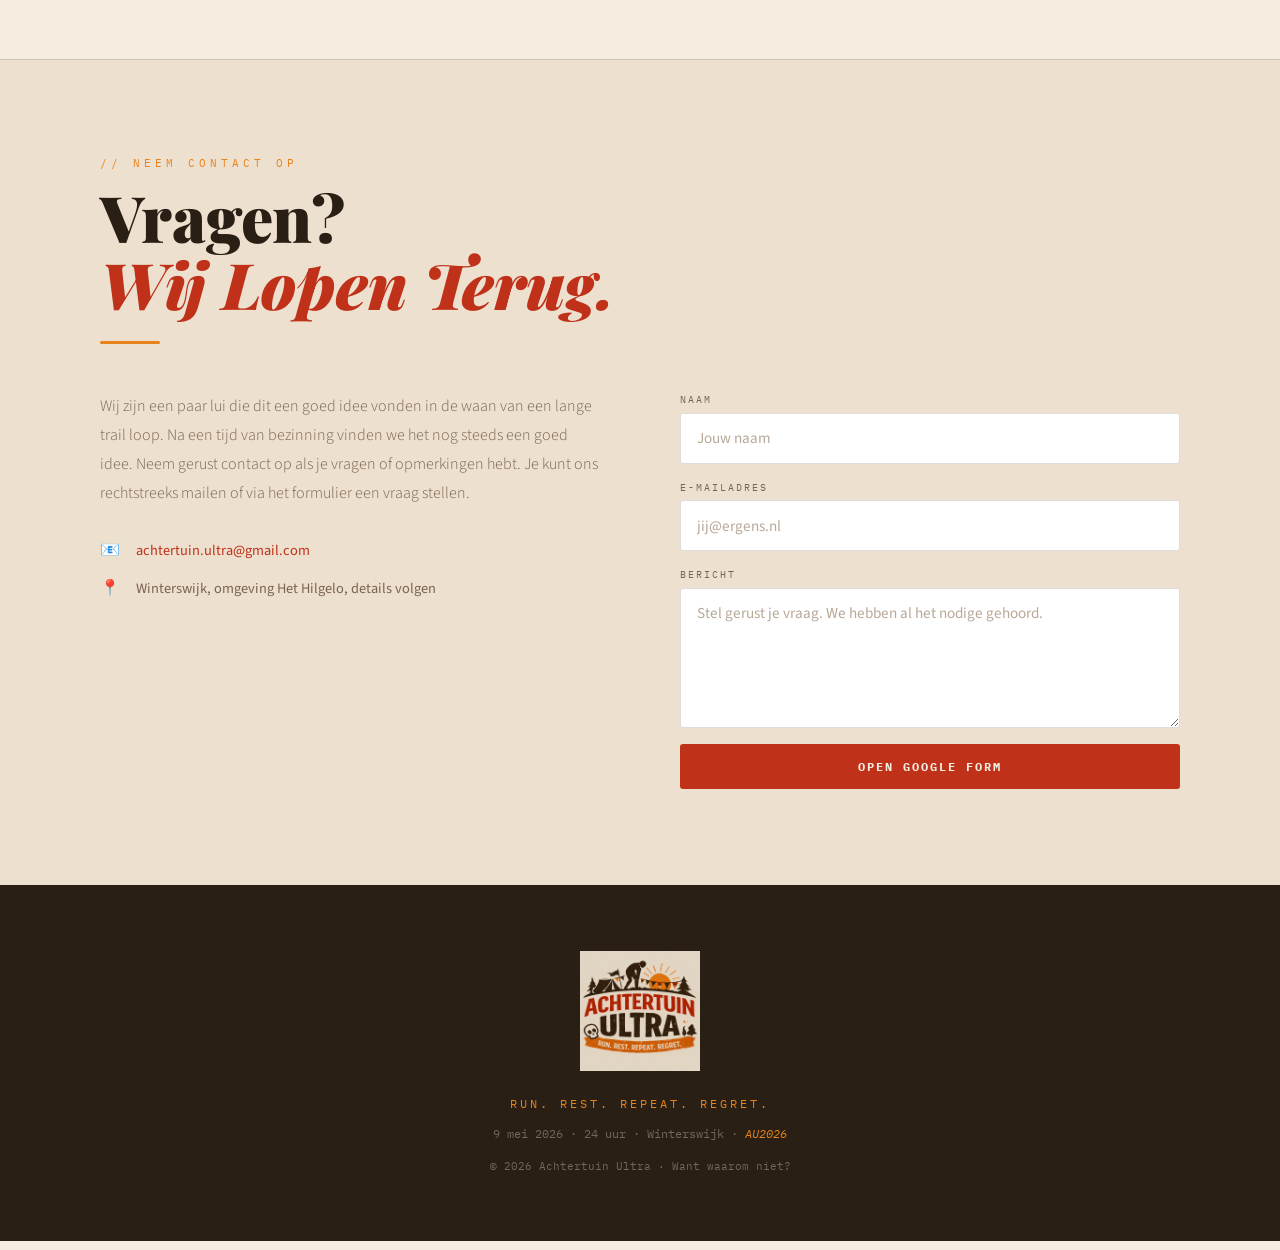
==== commit 6859dd92: "Prepare page for registration closed: remove form, update messages and buttons" ====
--- a/index.html
+++ b/index.html
@@ -101,7 +101,7 @@
     Elk heel uur start een nieuwe ronde, maak jij ze alle 24 vol?
   </p>
 
-  <p class="hero-closing">⚠️ Inschrijving sluit op 9 april 2026</p>
+  <p class="hero-closing">Inschrijving gesloten</p>
 
   <p class="countdown-label">Rondje 1 start over:</p>
   <div class="countdown">
@@ -112,8 +112,8 @@
   </div>
 
   <div class="hero-ctas">
-    <a href="#register" class="btn btn-primary">Schrijf je in</a>
-    <a href="#what" class="btn btn-outline">Wat is dit?</a>
+    <a href="#what" class="btn btn-primary">Meer info</a>
+    <a href="#experience" class="btn btn-outline">Beleving</a>
   </div>
 
   <div class="hero-availability" aria-label="Beschikbaarheid van startplekken">
@@ -260,87 +260,12 @@
     <h2>Inschrijven.<br><em>Spijt Komt Later.</em></h2>
     <div class="divider"></div>
     <div class="registration-closing">
-      <p>⚠️ Inschrijving sluit op <strong>9 april 2026</strong> — schrijf je snel in!</p>
+      <p>Inschrijving is <strong>gesloten</strong>.</p>
     </div>
     <div class="register-wrap">
       <div class="register-info">
-        <p>Inschrijfgeld: <em>€30</em> — inclusief deelname, een basiskamp met warmte, snacks en gezelligheid, misschien wel een stukje metaal om je nek en de meest bijzondere achtertuin die je ooit hebt bezocht.</p>
-        <p>Geen camping. Wel ruimte voor je eigen stoel, stretcher of luchtbed als dagverblijf. Maak er je eigen plekje van. Wij zorgen voor beschutting</p>
-        <ul class="perks">
-          <li>Ronderegistratie</li>
-          <li>Water & basissnacks op locatie</li>
-          <li>Sfeer, muziek & beschutting</li>
-          <li>Een goed verhaal op je volgende feestje</li>
-          <li>Connectie met enkele andere gestoorde lopers die dit een goed idee lijkt</li>
-        </ul>
-      </div>
-      <form id="signup-form">
-        <div class="form-row">
-          <div class="form-group">
-            <label>Naam</label>
-            <input type="text" name="name" placeholder="Je naam" required>
-          </div>
-          <div class="form-group">
-            <label>E-mailadres</label>
-            <input type="email" name="email" placeholder="jij@example.com" required>
-          </div>
-        </div>
-        <div class="form-group">
-          <label>Telefoonnummer</label>
-          <input type="tel" name="phone" placeholder="06 12345678" required>
-        </div>
-        <div class="form-row">
-          <div class="form-group">
-            <label>Afstand</label>
-            <select name="distance" required>
-              <option value="" disabled selected>Kies een afstand</option>
-              <option value="5km (standaard)">5km (standaard)</option>
-              <option value="2,5km">2,5km</option>
-            </select>
-          </div>
-          <div class="form-group">
-            <label>Doel (aantal ronden/uren)</label>
-            <select name="goal" required>
-              <option value="" disabled selected>Kies je doel</option>
-              <option value="Kleuter ronde (24u)">Kleuter ronde (24u)</option>
-              <option value="Peuter ronde (16u)">Peuter ronde (16u)</option>
-              <option value="Warming up (10u)">Warming up (10u)</option>
-              <option value="Geen douche nodig (minder dan 10u 🤔)">Geen douche nodig (minder dan 10u 🤔)</option>
-            </select>
-          </div>
-        </div>
-        <div class="form-group">
-          <label>Verwacht je supporters/crew?</label>
-          <select name="crew" required>
-            <option value="" disabled selected>Kies een optie</option>
-            <option value="Ja 3 of meer">Ja 3 of meer</option>
-            <option value="Ja 1 of 2">Ja 1 of 2</option>
-            <option value="Nee">Nee</option>
-          </select>
-        </div>
-        <div class="form-row">
-          <div class="form-group">
-            <label>Naam noodcontact</label>
-            <input type="text" name="emergency_name" placeholder="Naam" required>
-          </div>
-          <div class="form-group">
-            <label>Telefoonnummer noodcontact</label>
-            <input type="tel" name="emergency_phone" placeholder="06 87654321" required>
-          </div>
-        </div>
-        <div class="form-group">
-          <label class="legal-label">Deelname kost €30,-. Na inschrijving ontvang je een betaalverzoek. Je bent pas definitief ingeschreven als de betaling is ontvangen en je plek wordt niet gereserveerd in de tussentijd.</label>
-          <div class="checkbox-row">
-            <input type="checkbox" name="terms" required>
-            <span>Ik ga akkoord met het bovenstaande</span>
-          </div>
-        </div>
-        <div class="form-group">
-          <label>Heb je opmerkingen of vragen of wil je nog dingen kwijt?</label>
-          <textarea name="notes" placeholder="Opmerkingen of vragen"></textarea>
-        </div>
-        <button type="button" class="btn btn-primary btn-full btn-with-top-space" id="open-google-form">Open Google Form</button>
-      </form>
+        <p><strong>Inschrijving gesloten.</strong> Bedankt voor je interesse! Als je vragen hebt, neem dan contact met ons op.</p>
+      </div>
     </div>
   </div>
 </section>
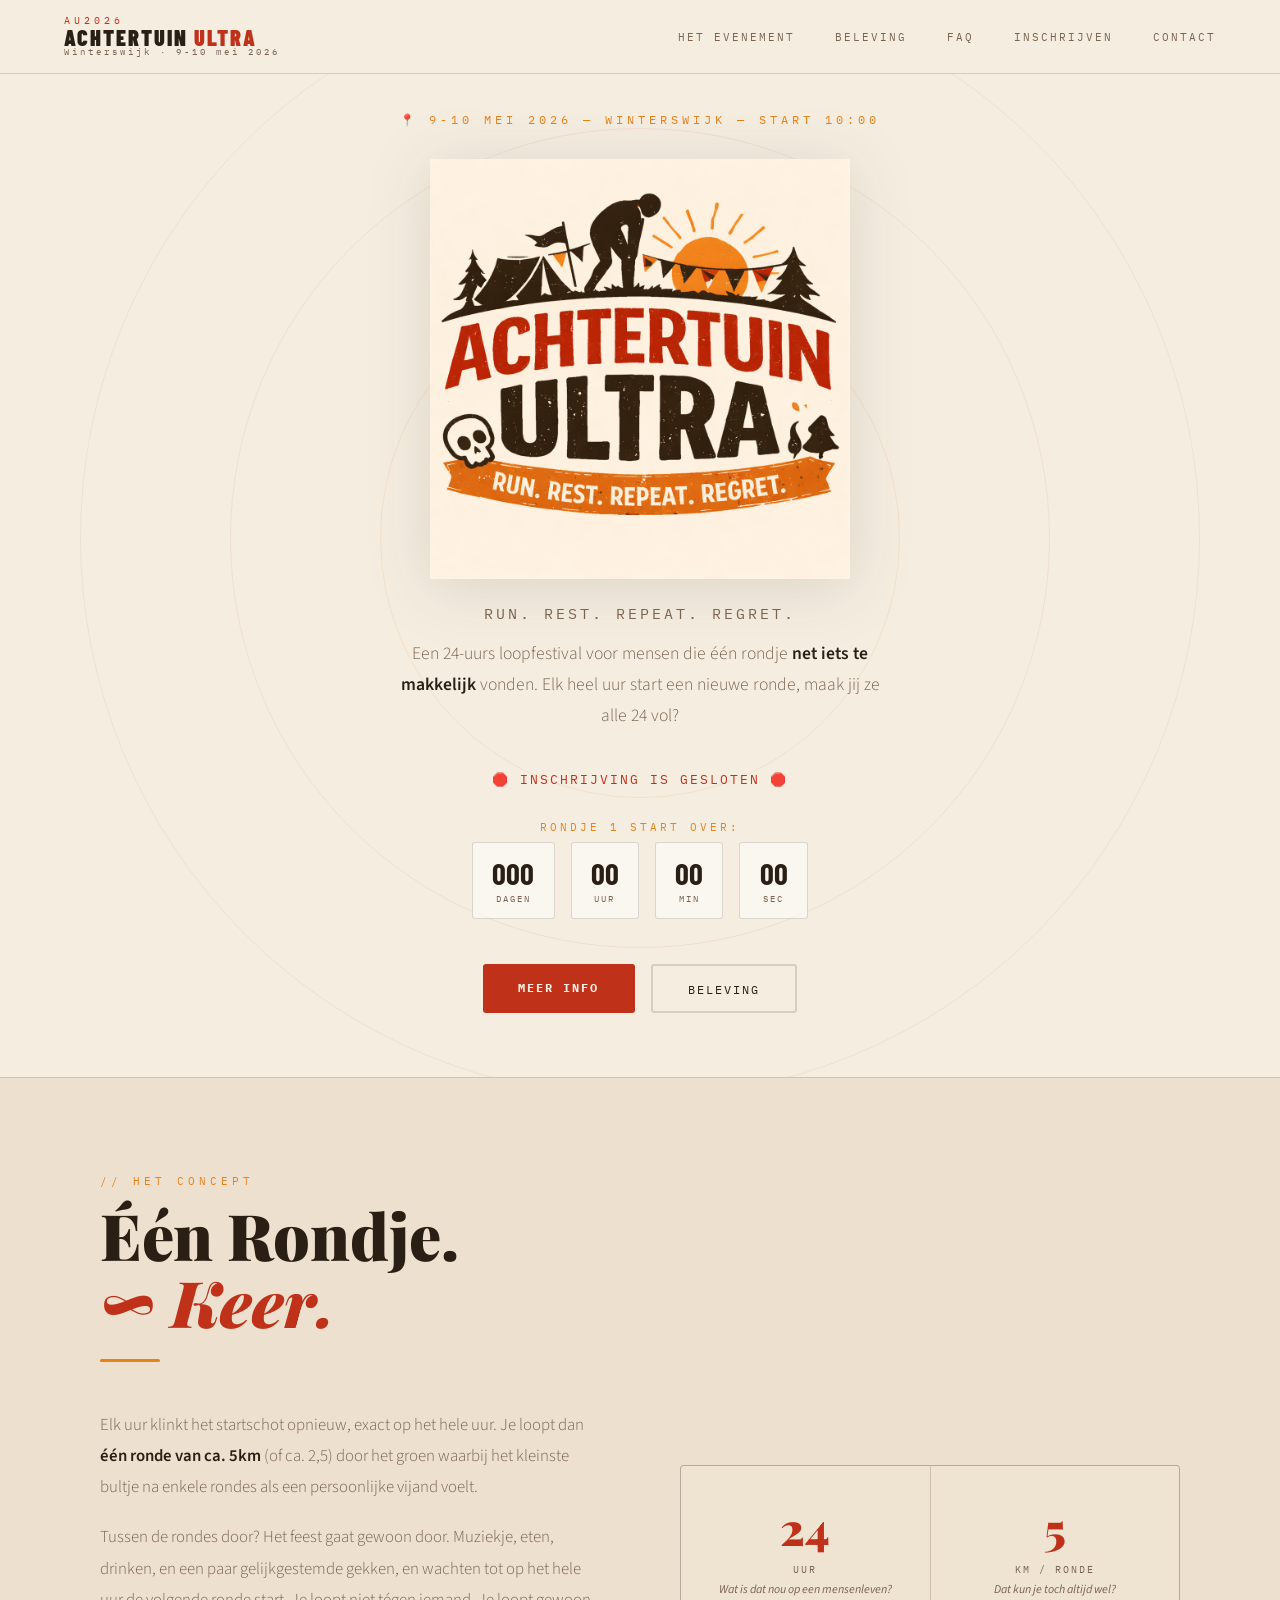
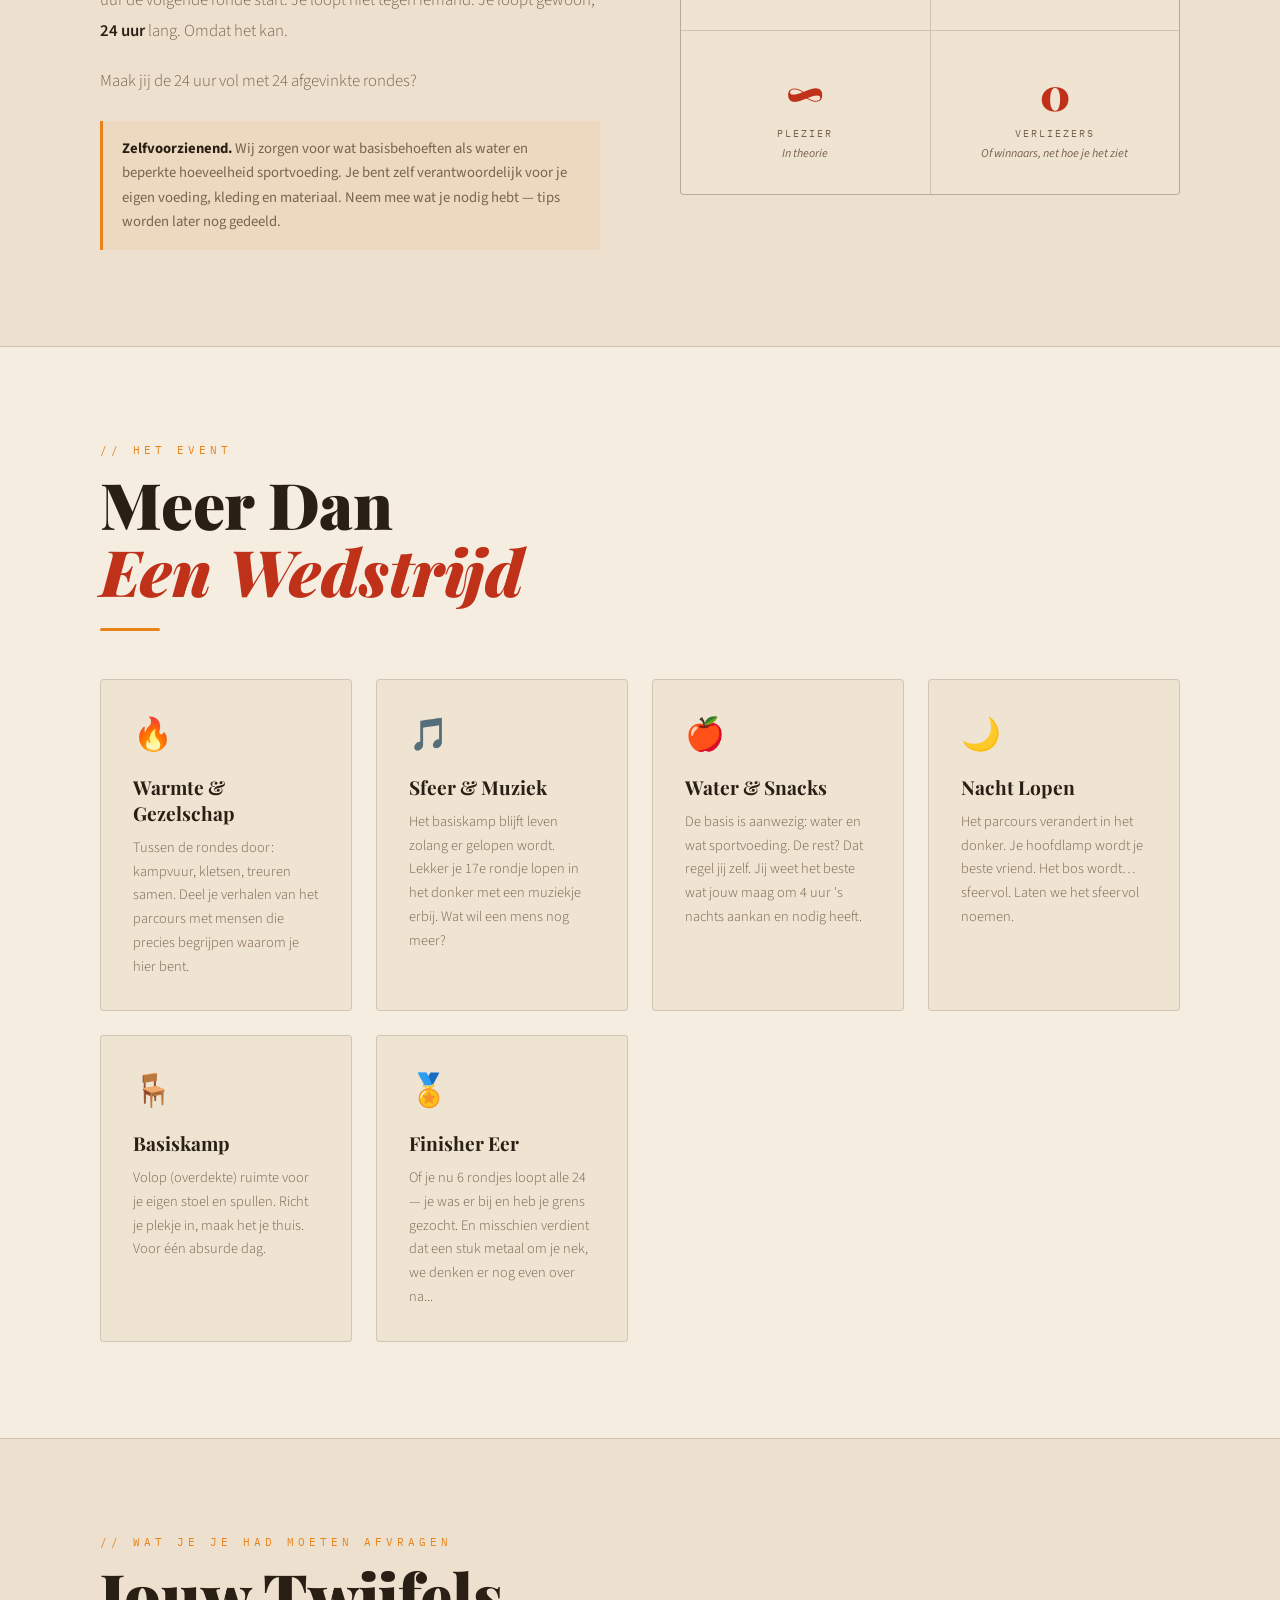
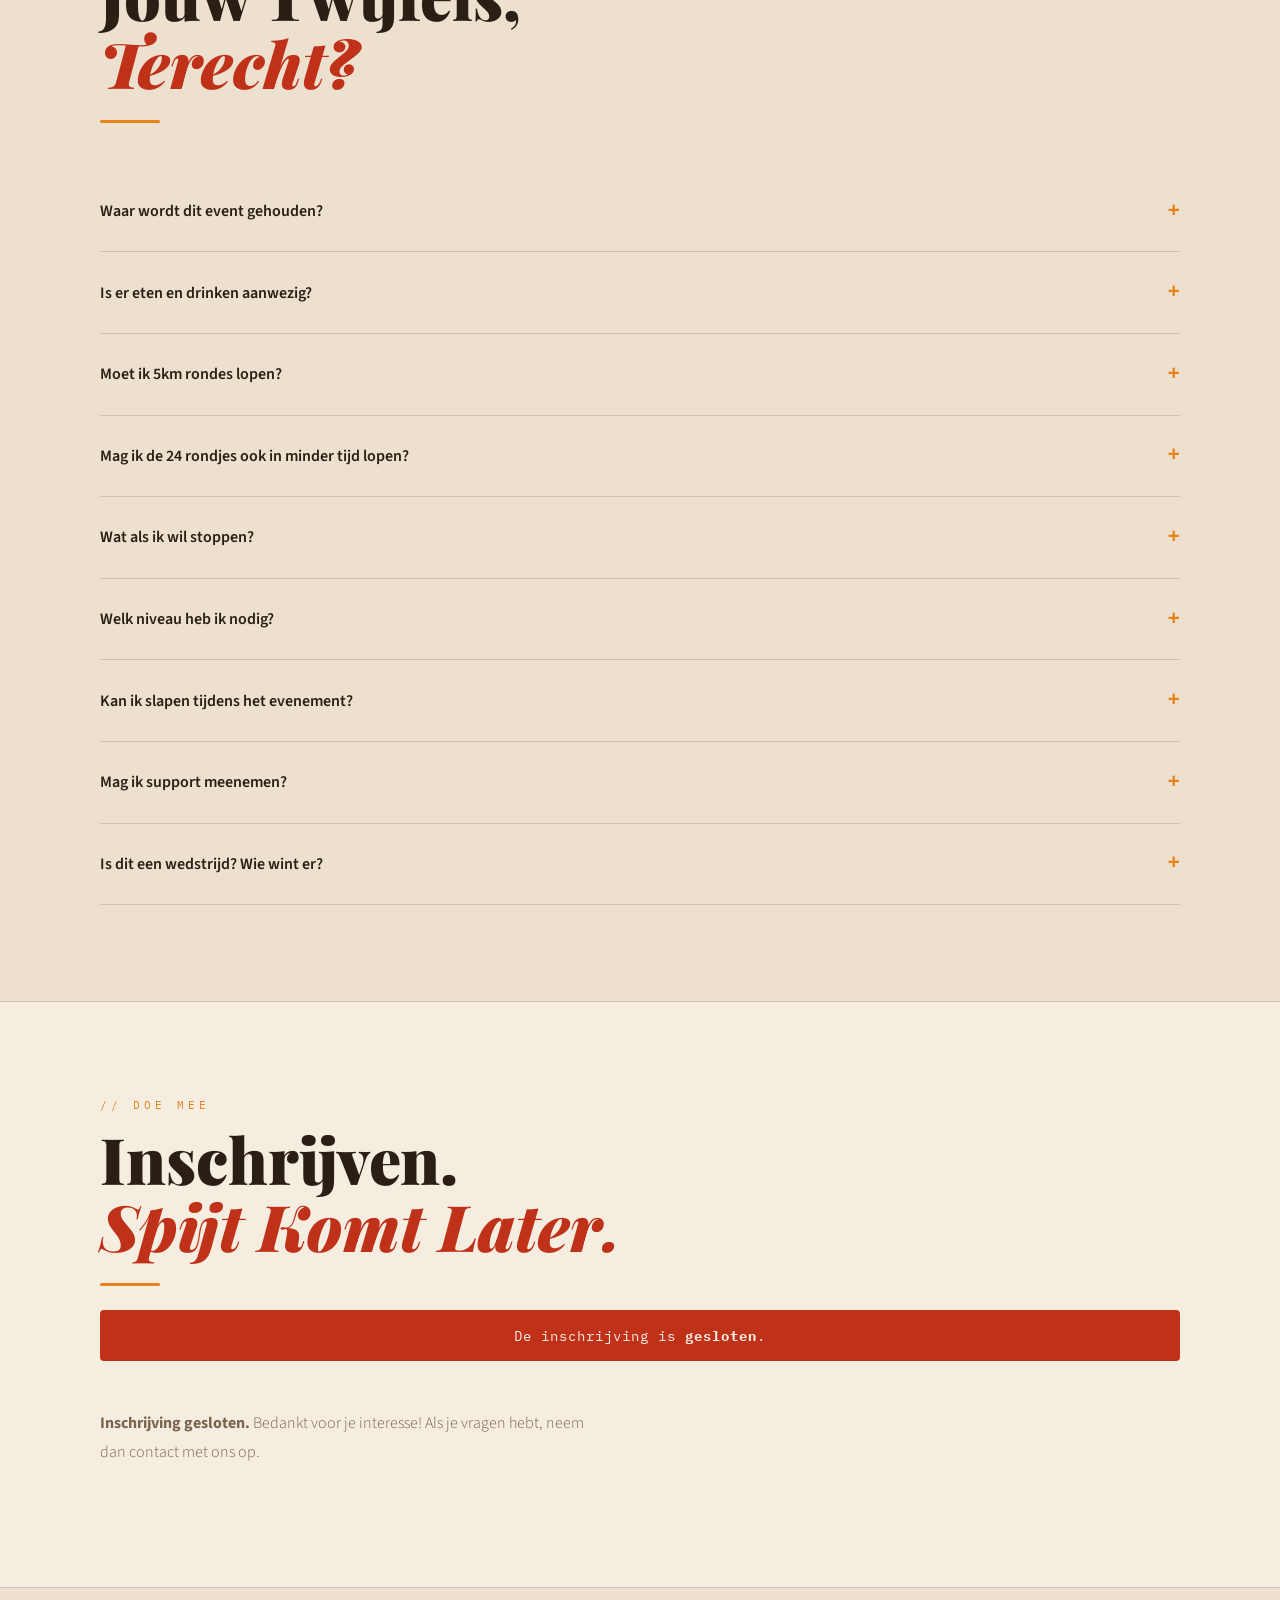
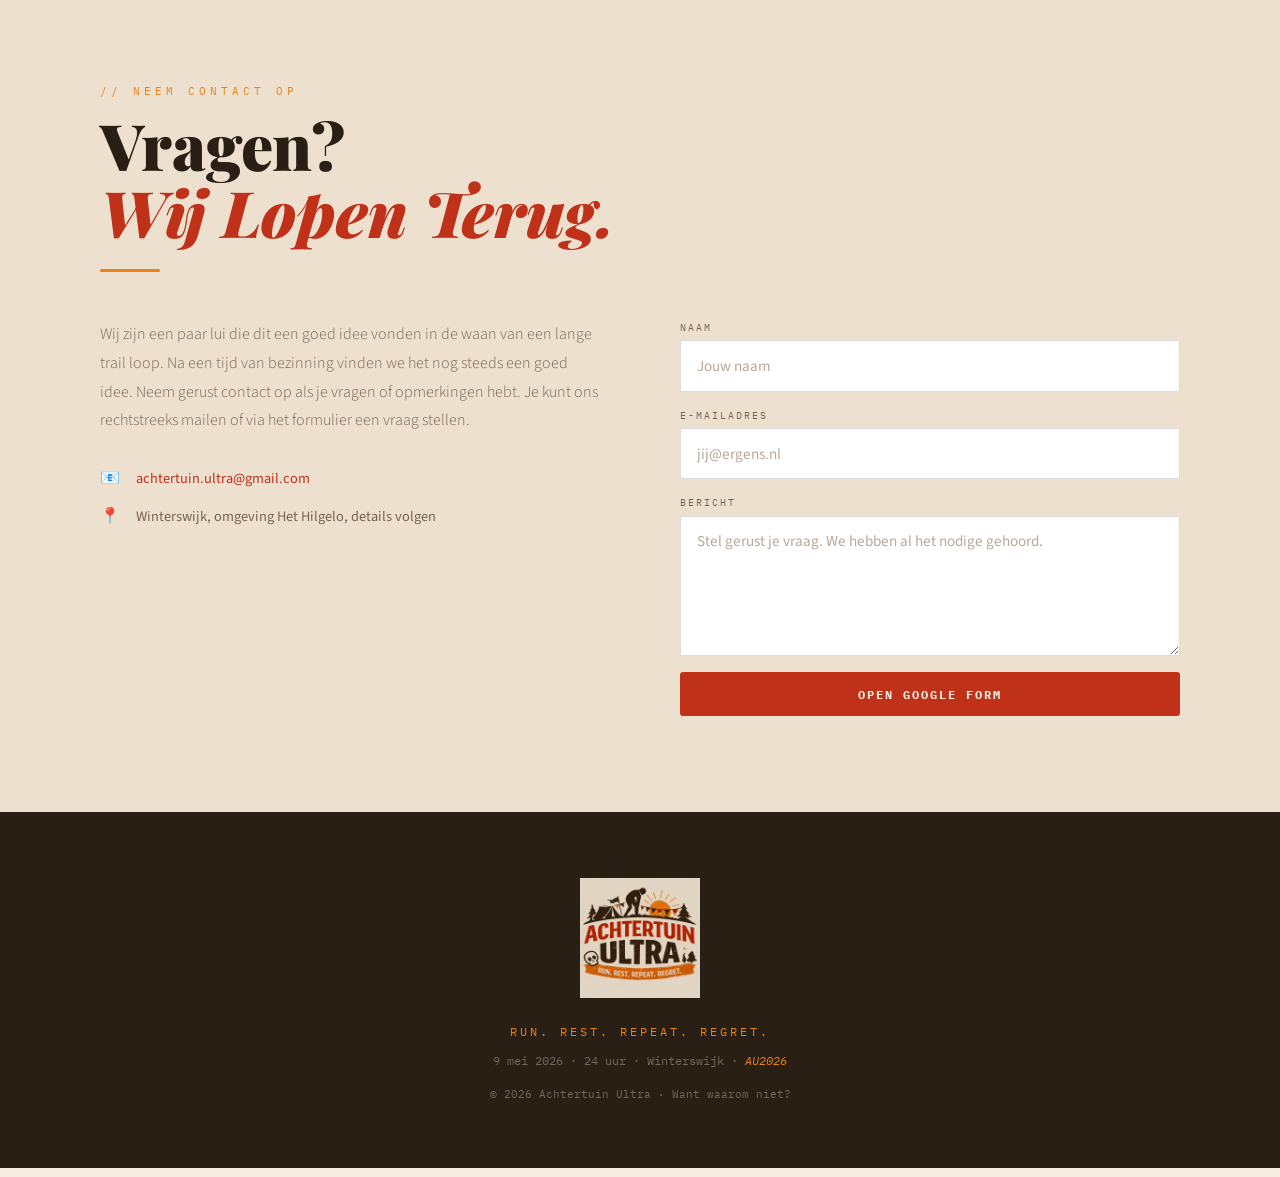
==== commit 94197f49: "Final edits to index.html" ====
--- a/index.html
+++ b/index.html
@@ -101,7 +101,7 @@
     Elk heel uur start een nieuwe ronde, maak jij ze alle 24 vol?
   </p>
 
-  <p class="hero-closing">Inschrijving gesloten</p>
+  <p class="hero-closing">🛑 Inschrijving is gesloten 🛑</p>
 
   <p class="countdown-label">Rondje 1 start over:</p>
   <div class="countdown">
@@ -114,13 +114,6 @@
   <div class="hero-ctas">
     <a href="#what" class="btn btn-primary">Meer info</a>
     <a href="#experience" class="btn btn-outline">Beleving</a>
-  </div>
-
-  <div class="hero-availability" aria-label="Beschikbaarheid van startplekken">
-    <p class="availability-label">De achtertuin begint zich al aardig te vullen.</p>
-    <div class="availability-heat" role="img" aria-label="Een eerste deel van de startplekken is al gevuld.">
-      <span class="availability-heat-fill"></span>
-    </div>
   </div>
 </section>
 
@@ -260,7 +253,7 @@
     <h2>Inschrijven.<br><em>Spijt Komt Later.</em></h2>
     <div class="divider"></div>
     <div class="registration-closing">
-      <p>Inschrijving is <strong>gesloten</strong>.</p>
+      <p>De inschrijving is <strong>gesloten</strong>.</p>
     </div>
     <div class="register-wrap">
       <div class="register-info">
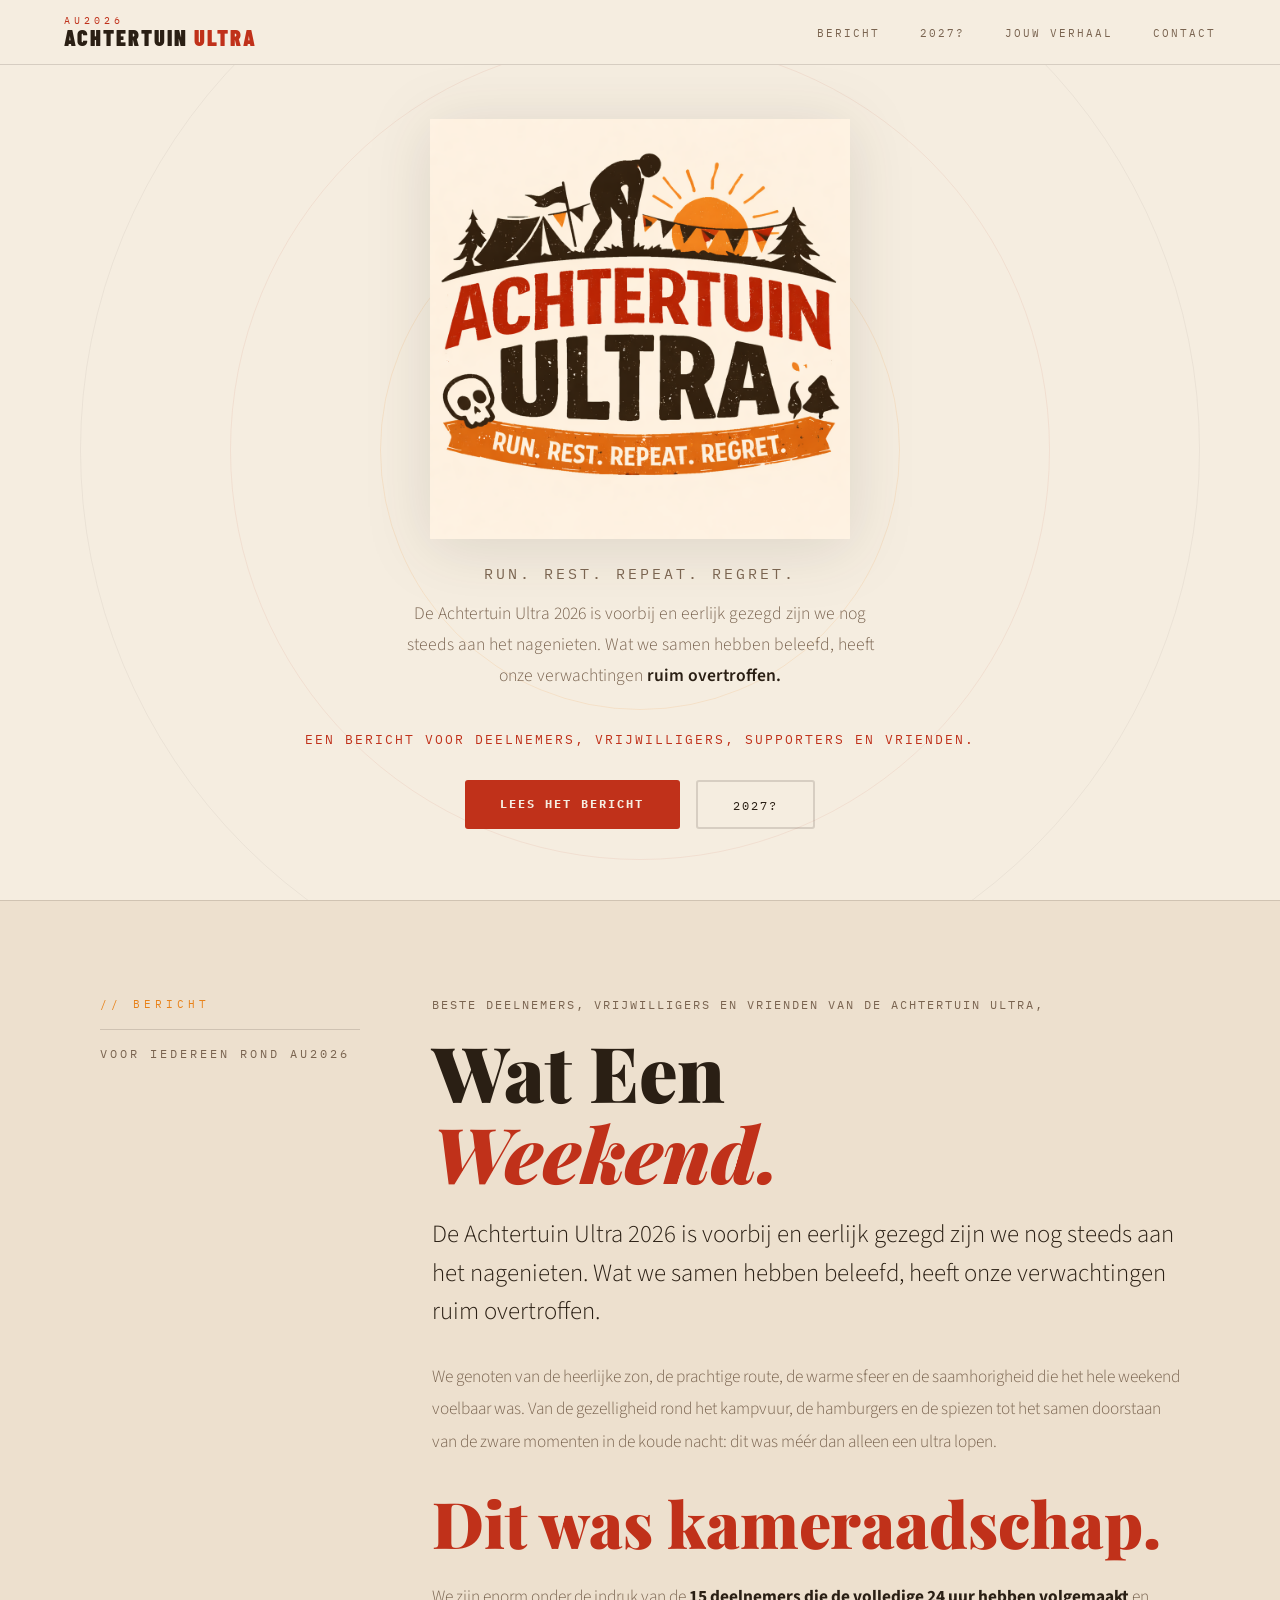
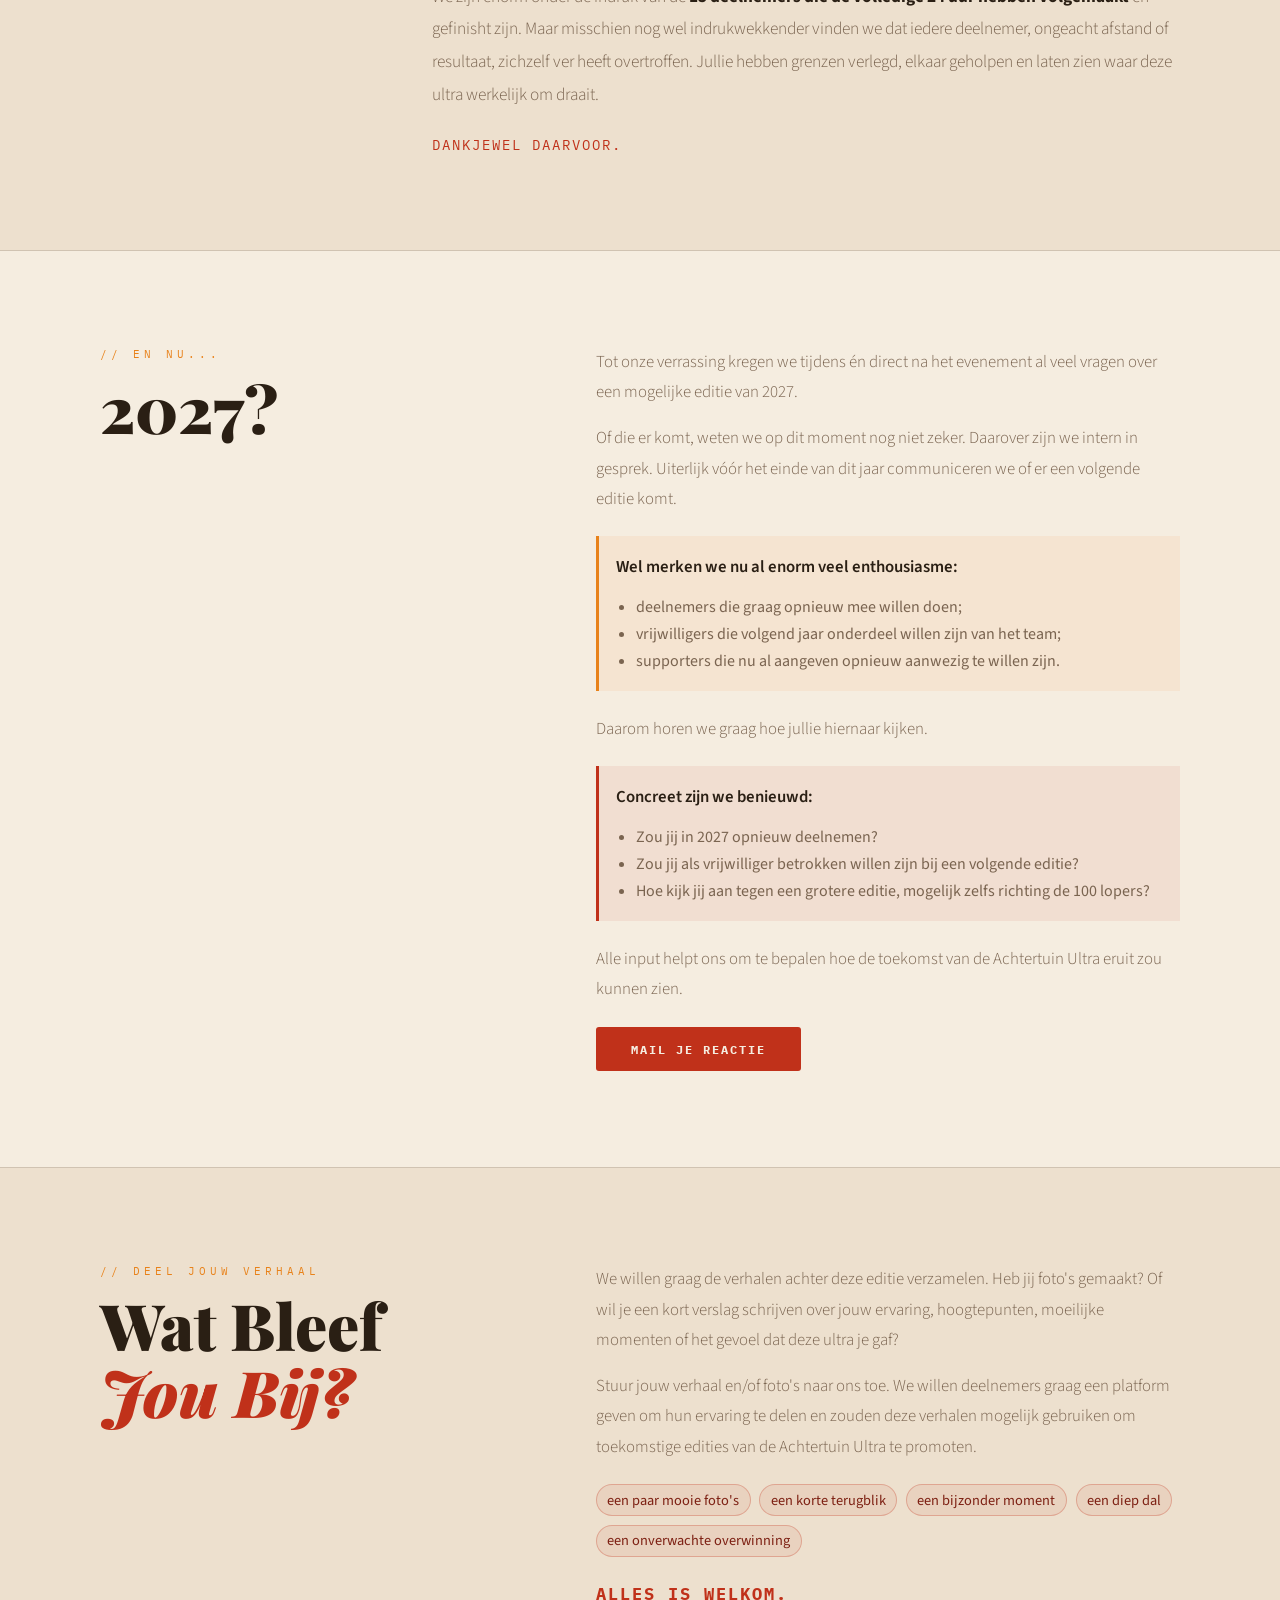
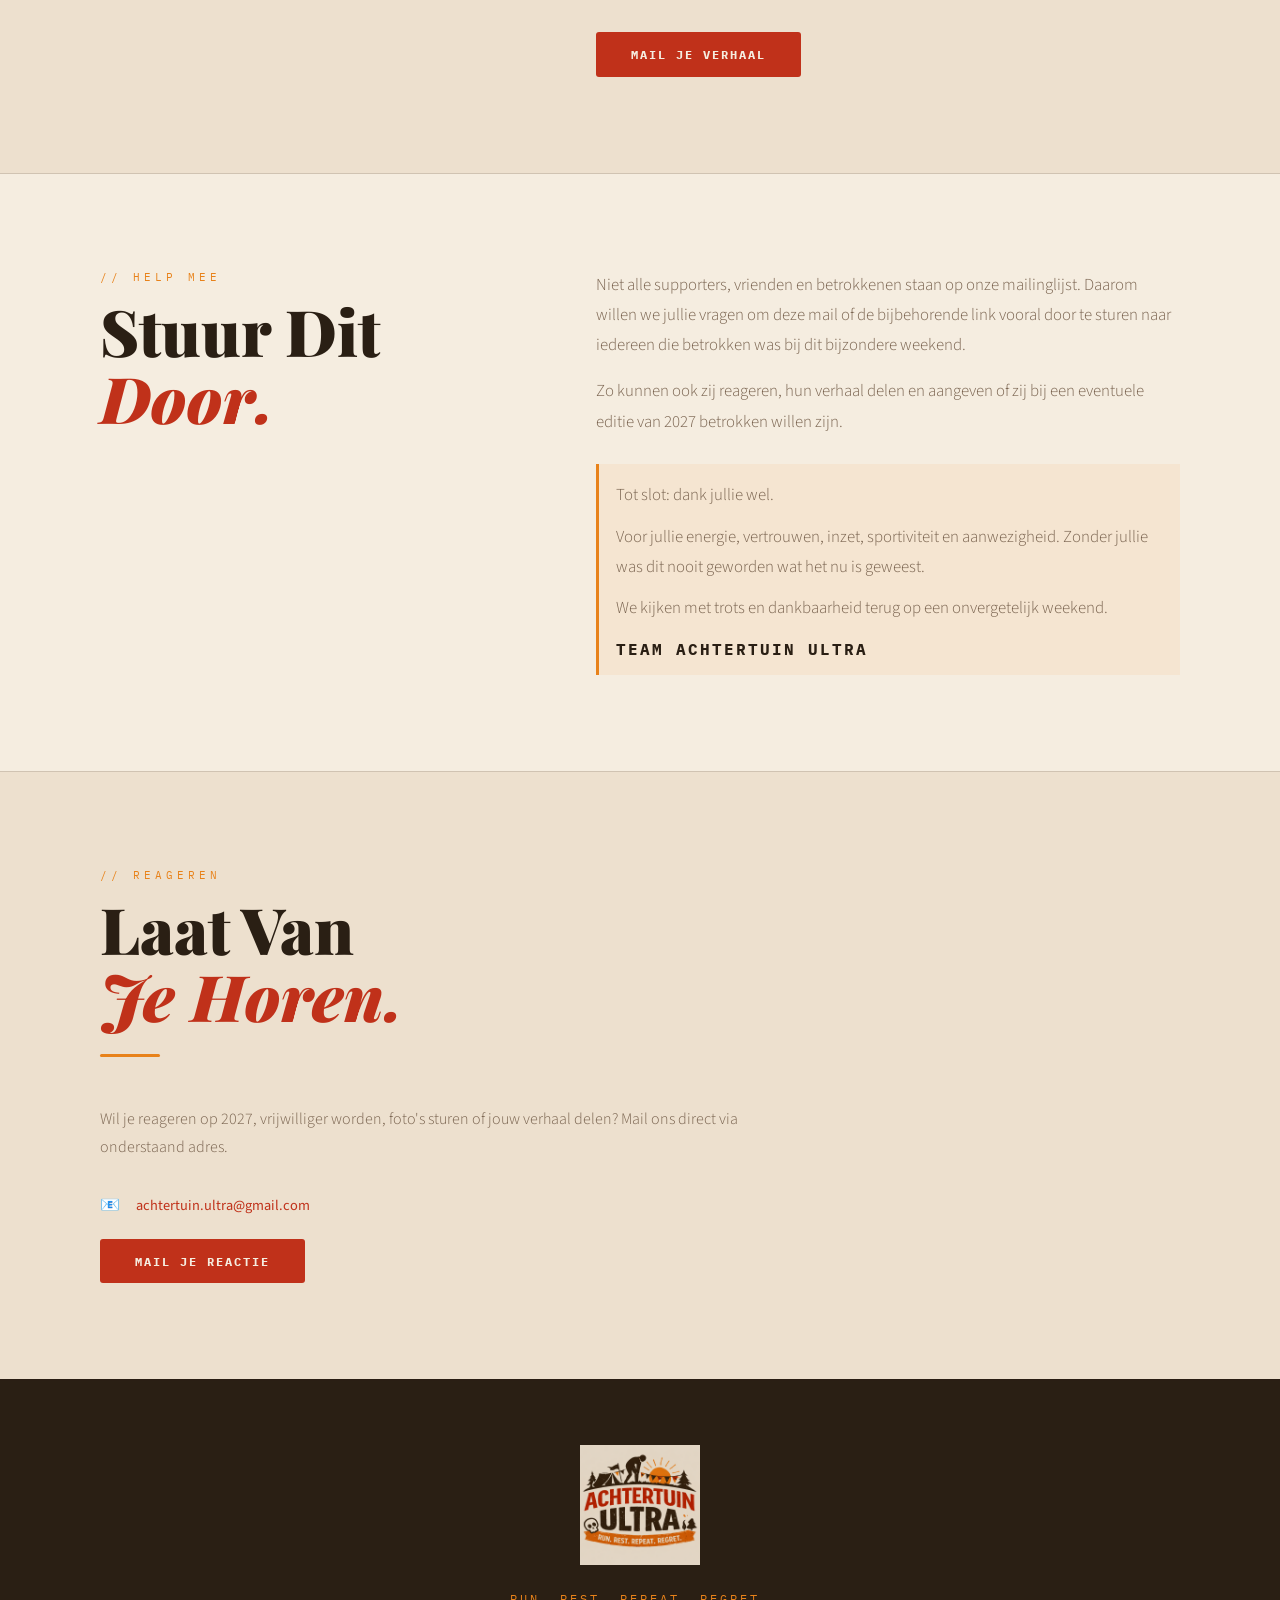
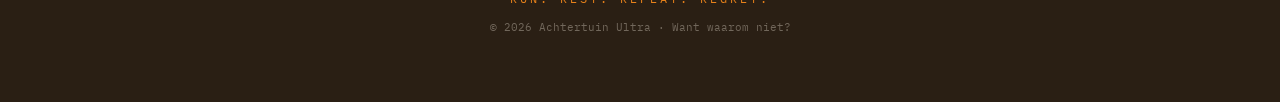
==== commit fd6347c9: "Publish post-event homepage" ====
--- a/index.html
+++ b/index.html
@@ -4,20 +4,20 @@
 <meta name="google-site-verification" content="gA7ZP-A2blPzOXZYyYknq6hefkAg7ALAj5wuSUKXIvk" />
 <meta charset="UTF-8">
 <meta name="viewport" content="width=device-width, initial-scale=1.0">
-<title>Achtertuin Ultra 2026 | 24-uurs loopevent in Winterswijk</title>
-<meta name="description" content="Achtertuin Ultra is een 24-uurs loopevent in Winterswijk op 9-10 mei 2026: elk heel uur start precies één nieuwe ronde van 5 km of 2,5 km.">
+<title>Achtertuin Ultra 2026 | Wat een weekend in Winterswijk</title>
+<meta name="description" content="Achtertuin Ultra 2026 vond plaats op 9-10 mei in Winterswijk. Een 24-uurs loopevent vol rondjes, kampvuur, vermoeidheid en verhalen.">
 <meta name="robots" content="index,follow,max-image-preview:large">
 <link rel="canonical" href="https://achtertuin-ultra.nl/">
 <meta property="og:locale" content="nl_NL">
 <meta property="og:type" content="website">
-<meta property="og:title" content="Achtertuin Ultra 2026 | 24-uurs loopevent in Winterswijk">
-<meta property="og:description" content="Op 9-10 mei 2026 start in Winterswijk elk heel uur een nieuwe ronde. Doe mee met de Achtertuin Ultra en kijk hoe ver je komt in 24 uur.">
+<meta property="og:title" content="Achtertuin Ultra 2026 | Wat een weekend in Winterswijk">
+<meta property="og:description" content="Achtertuin Ultra 2026 zit erop. 24 uur rondjes, rust, twijfel, gelach en een basiskamp dat bleef leven.">
 <meta property="og:url" content="https://achtertuin-ultra.nl/">
 <meta property="og:site_name" content="Achtertuin Ultra">
 <meta property="og:image" content="https://achtertuin-ultra.nl/image.png">
 <meta name="twitter:card" content="summary_large_image">
-<meta name="twitter:title" content="Achtertuin Ultra 2026 | 24-uurs loopevent in Winterswijk">
-<meta name="twitter:description" content="Elk heel uur start een nieuwe ronde. 24 uur lang. 9-10 mei 2026 in Winterswijk.">
+<meta name="twitter:title" content="Achtertuin Ultra 2026 | Wat een weekend in Winterswijk">
+<meta name="twitter:description" content="Achtertuin Ultra 2026 zit erop. 24 uur rondjes, rust, twijfel, gelach en een basiskamp dat bleef leven.">
 <meta name="twitter:image" content="https://achtertuin-ultra.nl/image.png">
 <link rel="stylesheet" href="styles.css">
 <link rel="apple-touch-icon" sizes="180x180" href="apple-touch-icon.png">
@@ -29,10 +29,10 @@
   "@context": "https://schema.org",
   "@type": "SportsEvent",
   "name": "Achtertuin Ultra 2026",
-  "description": "Een 24-uurs loopevent in Winterswijk waarbij elk heel uur precies één nieuwe ronde start.",
+  "description": "Een 24-uurs loopevent in Winterswijk waarbij elk heel uur precies één nieuwe ronde startte.",
   "startDate": "2026-05-09T10:00:00+02:00",
   "endDate": "2026-05-10T10:00:00+02:00",
-  "eventStatus": "https://schema.org/EventScheduled",
+  "eventStatus": "https://schema.org/EventCompleted",
   "eventAttendanceMode": "https://schema.org/OfflineEventAttendanceMode",
   "url": "https://achtertuin-ultra.nl/",
   "image": "https://achtertuin-ultra.nl/image.png",
@@ -49,13 +49,6 @@
     "@type": "Organization",
     "name": "Achtertuin Ultra",
     "url": "https://achtertuin-ultra.nl/"
-  },
-  "offers": {
-    "@type": "Offer",
-    "url": "https://achtertuin-ultra.nl/#register",
-    "price": "30",
-    "priceCurrency": "EUR",
-    "availability": "https://schema.org/InStock"
   }
 }
 </script>
@@ -66,7 +59,6 @@
   <div class="logo">
     <span class="logo-top">AU2026</span>
     <span class="logo-main">Achtertuin <span>Ultra</span></span>
-    <span class="logo-sub">Winterswijk · 9-10 mei 2026</span>
   </div>
   <button class="hamburger" type="button" aria-label="Open menu" aria-expanded="false" aria-controls="nav-links">
     <span></span>
@@ -74,10 +66,9 @@
     <span></span>
   </button>
   <ul class="nav-links" id="nav-links">
-    <li><a href="#what">Het Evenement</a></li>
-    <li><a href="#experience">Beleving</a></li>
-    <li><a href="#faq">FAQ</a></li>
-    <li><a href="#register">Inschrijven</a></li>
+    <li><a href="#bericht">Bericht</a></li>
+    <li><a href="#toekomst">2027?</a></li>
+    <li><a href="#verhaal">Jouw verhaal</a></li>
     <li><a href="#contact">Contact</a></li>
   </ul>
 </nav>
@@ -88,176 +79,168 @@
   <div class="ring r2"></div>
   <div class="ring r3"></div>
 
-  <h1 class="sr-only">Achtertuin Ultra 2026: 24-uurs loopevent in Winterswijk</h1>
-
-  <p class="hero-eyebrow">📍 9-10 mei 2026 — Winterswijk — Start 10:00</p>
+  <h1 class="sr-only">Achtertuin Ultra 2026: terugblik op het 24-uurs loopevent in Winterswijk</h1>
 
   <img class="hero-logo-img" src="image.png" alt="Achtertuin Ultra logo">
 
   <p class="hero-tagline">Run. Rest. Repeat. Regret.</p>
   <p class="hero-sub">
-    Een 24-uurs loopfestival voor mensen die één rondje
-    <strong>net iets te makkelijk</strong> vonden.
-    Elk heel uur start een nieuwe ronde, maak jij ze alle 24 vol?
+    De Achtertuin Ultra 2026 is voorbij en eerlijk gezegd zijn we nog steeds aan het nagenieten.
+    Wat we samen hebben beleefd, heeft onze verwachtingen <strong>ruim overtroffen.</strong>
   </p>
 
-  <p class="hero-closing">🛑 Inschrijving is gesloten 🛑</p>
-
-  <p class="countdown-label">Rondje 1 start over:</p>
-  <div class="countdown">
-    <div class="cd-unit"><span class="cd-num" id="cd-days">000</span><span class="cd-label">Dagen</span></div>
-    <div class="cd-unit"><span class="cd-num" id="cd-hours">00</span><span class="cd-label">Uur</span></div>
-    <div class="cd-unit"><span class="cd-num" id="cd-mins">00</span><span class="cd-label">Min</span></div>
-    <div class="cd-unit"><span class="cd-num" id="cd-secs">00</span><span class="cd-label">Sec</span></div>
-  </div>
+  <p class="hero-closing">Een bericht voor deelnemers, vrijwilligers, supporters en vrienden.</p>
 
   <div class="hero-ctas">
-    <a href="#what" class="btn btn-primary">Meer info</a>
-    <a href="#experience" class="btn btn-outline">Beleving</a>
-  </div>
-</section>
-
-<!-- WAT IS DIT -->
-<section id="what">
-  <div class="container">
-    <p class="section-tag">// Het Concept</p>
-    <h2>Één Rondje.<br><em>∞ Keer.</em></h2>
-    <div class="divider"></div>
-    <div class="what-grid">
-      <div class="what-text">
-        <p>Elk uur klinkt het startschot opnieuw, exact op het hele uur. Je loopt dan <strong>één ronde van ca. 5km</strong> (of ca. 2,5) door het groen waarbij het kleinste bultje na enkele rondes als een persoonlijke vijand voelt.</p>
-        <p>Tussen de rondes door? Het feest gaat gewoon door. Muziekje, eten, drinken, en een paar gelijkgestemde gekken, en wachten tot op het hele uur de volgende ronde start. Je loopt niet tégen iemand. Je loopt gewoon, <strong>24 uur</strong> lang. Omdat het kan.</p>
-        <p>Maak jij de 24 uur vol met 24 afgevinkte rondes?</p>
-        <div class="self-support-note">
-          <strong>Zelfvoorzienend.</strong> Wij zorgen voor wat basisbehoeften als water en beperkte hoeveelheid sportvoeding. Je bent zelf verantwoordelijk voor je eigen voeding, kleding en materiaal. Neem mee wat je nodig hebt — tips worden later nog gedeeld.
-        </div>
-      </div>
-      <div class="stats-grid">
-        <div class="stat">
-          <span class="stat-num">24</span>
-          <span class="stat-label">Uur</span>
-          <span class="stat-note">Wat is dat nou op een mensenleven?</span>
-        </div>
-        <div class="stat">
-          <span class="stat-num">5</span>
-          <span class="stat-label">km / ronde</span>
-          <span class="stat-note">Dat kun je toch altijd wel?</span>
-        </div>
-        <div class="stat">
-          <span class="stat-num">∞</span>
-          <span class="stat-label">Plezier</span>
-          <span class="stat-note">In theorie</span>
-        </div>
-        <div class="stat">
-          <span class="stat-num">0</span>
-          <span class="stat-label">Verliezers</span>
-          <span class="stat-note">Of winnaars, net hoe je het ziet</span>
-        </div>
-      </div>
-    </div>
-  </div>
-</section>
-
-<!-- BELEVING -->
-<section id="experience">
-  <div class="container">
-    <p class="section-tag">// Het Event</p>
-    <h2>Meer Dan<br><em>Een Wedstrijd</em></h2>
-    <div class="divider"></div>
-    <div class="exp-cards">
-      <div class="exp-card">
-        <div class="exp-icon">🔥</div>
-        <h3>Warmte & Gezelschap</h3>
-        <p>Tussen de rondes door: kampvuur, kletsen, treuren samen. Deel je verhalen van het parcours met mensen die precies begrijpen waarom je hier bent.</p>
-      </div>
-      <div class="exp-card">
-        <div class="exp-icon">🎵</div>
-        <h3>Sfeer & Muziek</h3>
-        <p>Het basiskamp blijft leven zolang er gelopen wordt. Lekker je 17e rondje lopen in het donker met een muziekje erbij. Wat wil een mens nog meer?</p>
-      </div>
-      <div class="exp-card">
-        <div class="exp-icon">🍎</div>
-        <h3>Water & Snacks</h3>
-        <p>De basis is aanwezig: water en wat sportvoeding. De rest? Dat regel jij zelf. Jij weet het beste wat jouw maag om 4 uur 's nachts aankan en nodig heeft.</p>
-      </div>
-      <div class="exp-card">
-        <div class="exp-icon">🌙</div>
-        <h3>Nacht Lopen</h3>
-        <p>Het parcours verandert in het donker. Je hoofdlamp wordt je beste vriend. Het bos wordt… sfeervol. Laten we het sfeervol noemen.</p>
-      </div>
-      <div class="exp-card">
-        <div class="exp-icon">🪑</div>
-        <h3>Basiskamp</h3>
-        <p>Volop (overdekte) ruimte voor je eigen stoel en spullen. Richt je plekje in, maak het je thuis. Voor één absurde dag.</p>
-      </div>
-      <div class="exp-card">
-        <div class="exp-icon">🏅</div>
-        <h3>Finisher Eer</h3>
-        <p>Of je nu 6 rondjes loopt alle 24 — je was er bij en heb je grens gezocht. En misschien verdient dat een stuk metaal om je nek, we denken er nog even over na...</p>
-      </div>
-    </div>
-  </div>
-</section>
-
-<!-- FAQ -->
-<section id="faq">
-  <div class="container">
-    <p class="section-tag">// Wat je je had moeten afvragen</p>
-    <h2>Jouw Twijfels,<br><em>Terecht?</em></h2>
-    <div class="divider"></div>
-    <div class="faq-list">
-      <div class="faq-item">
-        <div class="faq-q">Waar wordt dit event gehouden? <span>+</span></div>
-        <div class="faq-a">We hebben een locatie in Winterswijk op het oog, vlakbij recreatieplas <em>Het Hilgeloo.</em> Details over de locatie, parkeren, etc. volgen later.</div>
-      </div>
-      <div class="faq-item">
-        <div class="faq-q">Is er eten en drinken aanwezig? <span>+</span></div>
-        <div class="faq-a">Water en sportdrank en -gels zijn geregeld. De rest breng je zelf mee. <em>Jij bent de held van je eigen verzorgingspost.</em> Neem genoeg mee — je weet niet hoe je er om 3 uur 's nachts bij hangt.</div>
-      </div>
-      <div class="faq-item">
-        <div class="faq-q">Moet ik 5km rondes lopen? <span>+</span></div>
-        <div class="faq-a">Als je na verloop van tijd de 5km ronde niet meer kunt opbrengen, dan kun je overstappen op de 2,5km ronde. Bedenk wel dat je dan de rest van het event de 2,5km ronde blijft doen. Voor degenen die willen wandelen of 5km gewoon niet haalbaar achten is er de mogelijkheid om direct voor de 2,5km in te schrijven. <em>Bij twijfel: ga voor de 5.</em> Overstappen kan altijd nog.</div>
-      </div>
-      <div class="faq-item">
-        <div class="faq-q">Mag ik de 24 rondjes ook in minder tijd lopen? <span>+</span></div>
-        <div class="faq-a">Nee dat mag niet. <em>Het doel is niet</em> 24 rondjes in zo kort mogelijke tijd. <em>Ook niet</em> zoveel mogelijk rondjes in 24 uur. Elke ronde start op het hele uur. Het element van snelheid is er bewust uitgehaald. Omarm de rust tussendoor.</div>
-      </div>
-      <div class="faq-item">
-        <div class="faq-q">Wat als ik wil stoppen? <span>+</span></div>
-        <div class="faq-a">Dan stop je gewoon. Met een beetje weemoed, dat wel. We staan op gepaste wijze even stil bij het ter ziele gaan van je doorzettingsvermogen. Daarna mag je vanuit je stoel genieten van de ellende van anderen.</div>
-      </div>
-      <div class="faq-item">
-        <div class="faq-q">Welk niveau heb ik nodig? <span>+</span></div>
-        <div class="faq-a">Als je 5 of 2,5 kunt lopen — of wandelen — kun je meedoen. Geen vereisten, geen drempels. Alleen rondjes. Eindeloze, prachtige, en op termijn vreselijke rondjes.</div>
-      </div>
-      <div class="faq-item">
-        <div class="faq-q">Kan ik slapen tijdens het evenement? <span>+</span></div>
-        <div class="faq-a">Ja, dut tussen de rondes door weg in je stoel, lig even in het gras, geen enkel probleem. Maar vergeet niet op het hele uur weer klaar te staan, als het volgende rondje op je wacht. <em>Het wacht niet voor altijd.</em></div>
-      </div>
-      <div class="faq-item">
-        <div class="faq-q">Mag ik support meenemen? <span>+</span></div>
-        <div class="faq-a">Absoluut, hoe meer zielen hoe meer vreugd! Wel is het verzoek om hen niet mee te laten lopen op het parcours. Als ze dat graag willen mogen ze zich zelf natuurlijk ook inschrijven.</div>
-      </div>
-      <div class="faq-item">
-        <div class="faq-q">Is dit een wedstrijd? Wie wint er? <span>+</span></div>
-        <div class="faq-a">Als het al een wedstrijd is dan strijd je voornamelijk <em>tegen jezelf</em>. We houden rondes bij en vieren mijlpalen, maar er is geen klassering of winnaar.</div>
-      </div>
-    </div>
-  </div>
-</section>
-
-<!-- INSCHRIJVEN -->
-<section id="register">
-  <div class="container">
-    <p class="section-tag">// Doe Mee</p>
-    <h2>Inschrijven.<br><em>Spijt Komt Later.</em></h2>
-    <div class="divider"></div>
-    <div class="registration-closing">
-      <p>De inschrijving is <strong>gesloten</strong>.</p>
-    </div>
-    <div class="register-wrap">
-      <div class="register-info">
-        <p><strong>Inschrijving gesloten.</strong> Bedankt voor je interesse! Als je vragen hebt, neem dan contact met ons op.</p>
+    <a href="#bericht" class="btn btn-primary">Lees het bericht</a>
+    <a href="#toekomst" class="btn btn-outline">2027?</a>
+  </div>
+</section>
+
+<!-- BERICHT -->
+<section id="bericht" class="public-letter">
+  <div class="container public-letter-shell">
+    <aside class="public-letter-aside">
+      <p class="section-tag">// Bericht</p>
+      <span>Voor iedereen rond AU2026</span>
+    </aside>
+
+    <article class="public-letter-body">
+      <p class="letter-greeting">Beste deelnemers, vrijwilligers en vrienden van de Achtertuin Ultra,</p>
+
+      <h2>Wat Een<br><em>Weekend.</em></h2>
+
+      <p class="letter-lead-public">
+        De Achtertuin Ultra 2026 is voorbij en eerlijk gezegd zijn we nog steeds aan het nagenieten.
+        Wat we samen hebben beleefd, heeft onze verwachtingen ruim overtroffen.
+      </p>
+
+      <p>
+        We genoten van de heerlijke zon, de prachtige route, de warme sfeer en de saamhorigheid die het hele weekend voelbaar was.
+        Van de gezelligheid rond het kampvuur, de hamburgers en de spiezen tot het samen doorstaan van de zware momenten in de koude nacht:
+        dit was méér dan alleen een ultra lopen.
+      </p>
+
+      <p class="big-line">Dit was kameraadschap.</p>
+
+      <p>
+        We zijn enorm onder de indruk van de <strong>15 deelnemers die de volledige 24 uur hebben volgemaakt</strong> en gefinisht zijn.
+        Maar misschien nog wel indrukwekkender vinden we dat iedere deelnemer, ongeacht afstand of resultaat, zichzelf ver heeft overtroffen.
+        Jullie hebben grenzen verlegd, elkaar geholpen en laten zien waar deze ultra werkelijk om draait.
+      </p>
+
+      <p class="letter-thanks">Dankjewel daarvoor.</p>
+    </article>
+  </div>
+</section>
+
+<!-- 2027 -->
+<section id="toekomst" class="future-note">
+  <div class="container future-layout">
+    <div>
+      <p class="section-tag">// En nu...</p>
+      <h2>2027?</h2>
+    </div>
+
+    <div class="future-copy">
+      <p>
+        Tot onze verrassing kregen we tijdens én direct na het evenement al veel vragen over een mogelijke editie van 2027.
+      </p>
+
+      <p>
+        Of die er komt, weten we op dit moment nog niet zeker. Daarover zijn we intern in gesprek.
+        Uiterlijk vóór het einde van dit jaar communiceren we of er een volgende editie komt.
+      </p>
+
+      <div class="interest-list">
+        <p>Wel merken we nu al enorm veel enthousiasme:</p>
+        <ul>
+          <li>deelnemers die graag opnieuw mee willen doen;</li>
+          <li>vrijwilligers die volgend jaar onderdeel willen zijn van het team;</li>
+          <li>supporters die nu al aangeven opnieuw aanwezig te willen zijn.</li>
+        </ul>
+      </div>
+
+      <p>
+        Daarom horen we graag hoe jullie hiernaar kijken.
+      </p>
+
+      <div class="question-list">
+        <p>Concreet zijn we benieuwd:</p>
+        <ul>
+          <li>Zou jij in 2027 opnieuw deelnemen?</li>
+          <li>Zou jij als vrijwilliger betrokken willen zijn bij een volgende editie?</li>
+          <li>Hoe kijk jij aan tegen een grotere editie, mogelijk zelfs richting de 100 lopers?</li>
+        </ul>
+      </div>
+
+      <p>
+        Alle input helpt ons om te bepalen hoe de toekomst van de Achtertuin Ultra eruit zou kunnen zien.
+      </p>
+
+      <div class="inline-actions">
+        <a class="btn btn-primary" href="mailto:achtertuin.ultra@gmail.com?subject=Reactie%20Achtertuin%20Ultra%202027">Mail je reactie</a>
+      </div>
+    </div>
+  </div>
+</section>
+
+<!-- VERHALEN -->
+<section id="verhaal" class="story-call">
+  <div class="container story-layout">
+    <div class="story-heading">
+      <p class="section-tag">// Deel jouw verhaal</p>
+      <h2>Wat Bleef<br><em>Jou Bij?</em></h2>
+    </div>
+
+    <div class="story-copy">
+      <p>
+        We willen graag de verhalen achter deze editie verzamelen.
+        Heb jij foto's gemaakt? Of wil je een kort verslag schrijven over jouw ervaring, hoogtepunten, moeilijke momenten of het gevoel dat deze ultra je gaf?
+      </p>
+
+      <p>
+        Stuur jouw verhaal en/of foto's naar ons toe. We willen deelnemers graag een platform geven om hun ervaring te delen
+        en zouden deze verhalen mogelijk gebruiken om toekomstige edities van de Achtertuin Ultra te promoten.
+      </p>
+
+      <div class="story-prompts">
+        <span>een paar mooie foto's</span>
+        <span>een korte terugblik</span>
+        <span>een bijzonder moment</span>
+        <span>een diep dal</span>
+        <span>een onverwachte overwinning</span>
+      </div>
+
+      <p class="all-welcome">Alles is welkom.</p>
+
+      <div class="inline-actions">
+        <a class="btn btn-primary" href="mailto:achtertuin.ultra@gmail.com?subject=Mijn%20verhaal%20Achtertuin%20Ultra%202026">Mail je verhaal</a>
+      </div>
+    </div>
+  </div>
+</section>
+
+<!-- DELEN -->
+<section id="delen" class="spread-note">
+  <div class="container spread-layout">
+    <div>
+      <p class="section-tag">// Help mee</p>
+      <h2>Stuur Dit<br><em>Door.</em></h2>
+    </div>
+    <div class="spread-copy">
+      <p>
+        Niet alle supporters, vrienden en betrokkenen staan op onze mailinglijst.
+        Daarom willen we jullie vragen om deze mail of de bijbehorende link vooral door te sturen naar iedereen die betrokken was bij dit bijzondere weekend.
+      </p>
+      <p>
+        Zo kunnen ook zij reageren, hun verhaal delen en aangeven of zij bij een eventuele editie van 2027 betrokken willen zijn.
+      </p>
+      <div class="final-thanks">
+        <p>Tot slot: dank jullie wel.</p>
+        <p>Voor jullie energie, vertrouwen, inzet, sportiviteit en aanwezigheid. Zonder jullie was dit nooit geworden wat het nu is geweest.</p>
+        <p>We kijken met trots en dankbaarheid terug op een onvergetelijk weekend.</p>
+        <strong>Team Achtertuin Ultra</strong>
       </div>
     </div>
   </div>
@@ -266,36 +249,23 @@
 <!-- CONTACT -->
 <section id="contact">
   <div class="container">
-    <p class="section-tag">// Neem Contact Op</p>
-    <h2>Vragen?<br><em>Wij Lopen Terug.</em></h2>
+    <p class="section-tag">// Reageren</p>
+    <h2>Laat Van<br><em>Je Horen.</em></h2>
     <div class="divider"></div>
-    <div class="contact-grid">
+    <div class="contact-grid contact-grid-simple">
       <div class="contact-info">
-        <p>Wij zijn een paar lui die dit een goed idee vonden in de waan van een lange trail loop. Na een tijd van bezinning vinden we het nog steeds een goed idee. Neem gerust contact op als je vragen of opmerkingen hebt. Je kunt ons rechtstreeks mailen of via het formulier een vraag stellen.</p>
+        <p>
+          Wil je reageren op 2027, vrijwilliger worden, foto's sturen of jouw verhaal delen?
+          Mail ons direct via onderstaand adres.
+        </p>
         <div class="contact-detail">
           <span class="icon"> 📧</span>
           <span><a href="mailto:achtertuin.ultra@gmail.com">achtertuin.ultra@gmail.com</a></span>
         </div>
-        <div class="contact-detail">
-          <span class="icon">📍</span>
-          <span>Winterswijk, omgeving Het Hilgelo, details volgen</span>
+        <div class="contact-actions">
+          <a class="btn btn-primary" href="mailto:achtertuin.ultra@gmail.com?subject=Reactie%20Achtertuin%20Ultra%202026">Mail je reactie</a>
         </div>
       </div>
-      <form id="question-form">
-        <div class="form-group">
-          <label>Naam</label>
-          <input type="text" name="name" placeholder="Jouw naam" required>
-        </div>
-        <div class="form-group">
-          <label>E-mailadres</label>
-          <input type="email" name="email" placeholder="jij@ergens.nl" required>
-        </div>
-        <div class="form-group">
-          <label>Bericht</label>
-          <textarea class="question-textarea" name="question" placeholder="Stel gerust je vraag. We hebben al het nodige gehoord." required></textarea>
-        </div>
-        <button type="button" class="btn btn-primary btn-full" id="open-google-question">Open Google Form</button>
-      </form>
     </div>
   </div>
 </section>
@@ -304,7 +274,6 @@
 <footer>
   <img class="footer-img" src="image.png" alt="Achtertuin Ultra">
   <div class="footer-tagline">Run. Rest. Repeat. Regret.</div>
-  <p>9 mei 2026 · 24 uur · Winterswijk · <em>AU2026</em></p>
   <p class="footer-meta">© 2026 Achtertuin Ultra · Want waarom niet?</p>
 </footer>
 
--- a/styles.css
+++ b/styles.css
@@ -45,6 +45,7 @@
   border-bottom: 1px solid var(--border);
 }
 .logo { display: flex; flex-direction: column; line-height: 1; }
+.logo-link { text-decoration: none; }
 .logo-top { font-family: 'IBM Plex Mono', monospace; font-size: 0.6rem; letter-spacing: 4px; text-transform: uppercase; color: var(--red); }
 .logo-main { font-family: 'Barlow Condensed', sans-serif; font-size: 1.4rem; font-weight: 900; color: var(--dark); letter-spacing: 2px; text-transform: uppercase; }
 .logo-main span { color: var(--red); }
@@ -166,32 +167,197 @@
 h2 em { color: var(--red); font-style: italic; }
 .divider { width: 60px; height: 3px; background: var(--orange); margin: 1.5rem 0; border-radius: 2px; }
 
-/* WHAT */
-#what { background: var(--bg2); border-top: 1px solid var(--border); border-bottom: 1px solid var(--border); }
-.what-grid { display: grid; grid-template-columns: 1fr 1fr; gap: 5rem; align-items: center; margin-top: 3rem; }
-.what-text p { color: var(--muted); line-height: 1.85; margin-bottom: 1.2rem; font-size: 1.05rem; font-weight: 300; }
-.what-text p strong { color: var(--dark); font-weight: 600; }
-.self-support-note {
-  margin-top: 1.5rem; padding: 1rem 1.2rem;
+/* PUBLIC LETTER */
+.public-letter {
+  background: var(--bg2);
+  border-top: 1px solid var(--border);
+  border-bottom: 1px solid var(--border);
+}
+.public-letter-shell {
+  display: grid;
+  grid-template-columns: minmax(160px, 260px) 1fr;
+  gap: 4.5rem;
+  align-items: start;
+}
+.public-letter-aside {
+  position: sticky;
+  top: 7rem;
+}
+.public-letter-aside span {
+  display: block;
+  margin-top: 1.1rem;
+  padding-top: 1rem;
+  border-top: 1px solid var(--border);
+  font-family: 'IBM Plex Mono', monospace;
+  font-size: 0.72rem;
+  letter-spacing: 3px;
+  color: var(--muted);
+  text-transform: uppercase;
+}
+.public-letter-body {
+  max-width: 780px;
+}
+.public-letter-body h2 {
+  font-size: clamp(2.8rem, 6vw, 5.6rem);
+}
+.letter-greeting {
+  font-family: 'IBM Plex Mono', monospace;
+  font-size: 0.75rem;
+  letter-spacing: 2px;
+  text-transform: uppercase;
+  color: var(--muted);
+  margin-bottom: 1.2rem;
+}
+.letter-lead-public {
+  font-size: clamp(1.2rem, 2.4vw, 1.55rem);
+  line-height: 1.55;
+  color: var(--dark);
+  font-weight: 300;
+  margin-bottom: 1.8rem;
+}
+.public-letter-body p:not(.letter-greeting):not(.letter-lead-public):not(.big-line):not(.letter-thanks) {
+  color: var(--muted);
+  line-height: 1.9;
+  font-size: 1.08rem;
+  font-weight: 300;
+  margin-top: 1rem;
+}
+.public-letter-body strong {
+  color: var(--dark);
+}
+.big-line {
+  font-family: 'Playfair Display', serif;
+  font-size: clamp(2.2rem, 5vw, 4.4rem);
+  line-height: 1;
+  color: var(--red);
+  font-weight: 900;
+  margin: 2rem 0 1.6rem;
+}
+.letter-thanks {
+  margin-top: 1.5rem;
+  font-family: 'IBM Plex Mono', monospace;
+  font-size: 0.85rem;
+  letter-spacing: 2px;
+  text-transform: uppercase;
+  color: var(--red);
+}
+
+/* FUTURE */
+.future-note {
+  background: var(--bg);
+}
+.future-layout,
+.story-layout,
+.spread-layout {
+  display: grid;
+  grid-template-columns: minmax(260px, 0.85fr) 1.15fr;
+  gap: 4rem;
+  align-items: start;
+}
+.future-copy p,
+.story-copy p,
+.spread-copy p {
+  color: var(--muted);
+  font-size: 1.05rem;
+  line-height: 1.8;
+  font-weight: 300;
+}
+.future-copy p + p,
+.story-copy p + p,
+.spread-copy p + p {
+  margin-top: 1rem;
+}
+.interest-list {
+  margin: 1.4rem 0;
+  padding: 1rem 1.1rem;
   border-left: 3px solid var(--orange);
   background: rgba(232,130,26,0.08);
-  color: var(--muted); font-size: 0.92rem; line-height: 1.65;
-}
-.self-support-note strong { color: var(--dark); }
-.stats-grid { display: grid; grid-template-columns: 1fr 1fr; gap: 1px; background: var(--border); border: 1px solid var(--border); border-radius: 4px; overflow: hidden; }
-.stat { background: var(--card); padding: 2rem; text-align: center; }
-.stat-num { font-family: 'Playfair Display', serif; font-size: 2.8rem; color: var(--red); display: block; font-weight: 900; }
-.stat-label { font-family: 'IBM Plex Mono', monospace; font-size: 0.65rem; color: var(--muted); letter-spacing: 2px; text-transform: uppercase; margin-top: 0.3rem; display: block; }
-.stat-note { font-size: 0.75rem; color: var(--muted); font-style: italic; margin-top: 0.3rem; display: block; }
-
-/* EXPERIENCE */
-#experience { background: var(--bg); }
-.exp-cards { display: grid; grid-template-columns: repeat(auto-fit, minmax(230px, 1fr)); gap: 1.5rem; margin-top: 3rem; }
-.exp-card { background: var(--card); border: 1px solid var(--border); border-radius: 4px; padding: 2rem; transition: border-color 0.2s, transform 0.2s; }
-.exp-card:hover { border-color: var(--orange); transform: translateY(-3px); box-shadow: 0 6px 24px rgba(42,31,20,0.08); }
-.exp-icon { font-size: 2rem; margin-bottom: 1rem; }
-.exp-card h3 { font-family: 'Playfair Display', serif; font-size: 1.2rem; color: var(--dark); margin-bottom: 0.6rem; font-weight: 700; }
-.exp-card p { color: var(--muted); line-height: 1.65; font-size: 0.9rem; font-weight: 300; }
+}
+.interest-list p {
+  color: var(--dark);
+  font-weight: 600;
+}
+.interest-list ul {
+  margin: 0.7rem 0 0 1.2rem;
+}
+.interest-list li {
+  color: var(--muted);
+  line-height: 1.7;
+}
+.question-list {
+  margin: 1.4rem 0;
+  padding: 1rem 1.1rem;
+  border-left: 3px solid var(--red);
+  background: rgba(192,49,26,0.08);
+}
+.question-list p {
+  color: var(--dark);
+  font-weight: 600;
+}
+.question-list ul {
+  margin: 0.7rem 0 0 1.2rem;
+}
+.question-list li {
+  color: var(--muted);
+  line-height: 1.7;
+}
+.inline-actions {
+  margin-top: 1.4rem;
+}
+
+/* STORY */
+.story-call {
+  background: var(--bg2);
+  border-top: 1px solid var(--border);
+  border-bottom: 1px solid var(--border);
+}
+.story-prompts {
+  display: flex;
+  flex-wrap: wrap;
+  gap: 0.55rem;
+  margin: 1.4rem 0;
+}
+.story-prompts span {
+  border: 1px solid rgba(192,49,26,0.28);
+  background: rgba(192,49,26,0.08);
+  color: #7d2013;
+  border-radius: 999px;
+  padding: 0.28rem 0.65rem;
+  font-size: 0.9rem;
+}
+.all-welcome {
+  font-family: 'IBM Plex Mono', monospace;
+  letter-spacing: 2px;
+  text-transform: uppercase;
+  color: var(--red) !important;
+  font-weight: 700 !important;
+}
+
+/* SPREAD */
+.spread-note {
+  background: var(--bg);
+}
+.final-thanks {
+  background: rgba(232,130,26,0.07);
+  border-left: 3px solid var(--orange);
+  margin-top: 1.7rem;
+  padding: 1rem 1.1rem;
+}
+.final-thanks p {
+  color: var(--muted);
+  margin: 0;
+}
+.final-thanks p + p {
+  margin-top: 0.7rem;
+}
+.final-thanks strong {
+  display: block;
+  margin-top: 1rem;
+  color: var(--dark);
+  font-family: 'IBM Plex Mono', monospace;
+  letter-spacing: 2px;
+  text-transform: uppercase;
+}
 
 /* FAQ */
 #faq { background: var(--bg2); border-top: 1px solid var(--border); border-bottom: 1px solid var(--border); }
@@ -244,12 +410,18 @@
 /* CONTACT */
 #contact { background: var(--bg2); border-top: 1px solid var(--border); }
 .contact-grid { display: grid; grid-template-columns: 1fr 1fr; gap: 5rem; margin-top: 3rem; }
+.contact-grid-simple {
+  grid-template-columns: minmax(0, 700px);
+}
 .contact-info p { color: var(--muted); line-height: 1.8; margin-bottom: 2rem; font-weight: 300; }
 .contact-detail { display: flex; align-items: center; gap: 1rem; margin-bottom: 1rem; }
 .contact-detail .icon { font-size: 1rem; }
 .contact-detail span { color: var(--muted); font-size: 0.9rem; }
 .contact-detail a { color: var(--red); text-decoration: none; }
 .contact-detail a:hover { text-decoration: underline; }
+.contact-actions {
+  margin-top: 1.4rem;
+}
 
 /* FOOTER */
 footer { text-align: center; padding: 4rem 2rem; border-top: 2px solid var(--border); background: var(--dark); }
@@ -277,9 +449,579 @@
   body.nav-open .hamburger span:nth-child(1) { transform: translateY(8px) rotate(45deg); }
   body.nav-open .hamburger span:nth-child(2) { opacity: 0; }
   body.nav-open .hamburger span:nth-child(3) { transform: translateY(-8px) rotate(-45deg); }
-  .what-grid, .register-wrap, .contact-grid { grid-template-columns: 1fr; gap: 2.5rem; }
+  .public-letter-shell, .future-layout, .story-layout, .spread-layout, .register-wrap, .contact-grid { grid-template-columns: 1fr; gap: 2.5rem; }
+  .public-letter-aside { position: static; }
   .form-row { grid-template-columns: 1fr; }
   .countdown { gap: 0.7rem; }
   .cd-unit { padding: 0.8rem 0.9rem; min-width: 60px; }
   .hero-availability { margin: 1rem 0 0.35rem; }
 }
+
+@media (max-width: 520px) {
+  .story-prompts {
+    display: grid;
+  }
+
+  .story-prompts span {
+    border-radius: 3px;
+  }
+}
+
+/* SHIRT PAGE */
+.shirt-page main {
+  position: relative;
+  z-index: 1;
+}
+
+.shirt-section {
+  background: var(--bg);
+}
+
+.shirt-section-first {
+  padding-top: 8rem;
+}
+
+.shirt-section-alt {
+  background: var(--bg2);
+  border-top: 1px solid var(--border);
+  border-bottom: 1px solid var(--border);
+}
+
+.shirt-intro,
+.shirt-order-panel p {
+  max-width: 760px;
+  color: var(--muted);
+  line-height: 1.75;
+  font-size: 1.05rem;
+  font-weight: 300;
+}
+
+.shirt-grid {
+  display: grid;
+  grid-template-columns: repeat(4, minmax(0, 1fr));
+  gap: 1rem;
+  margin-top: 3rem;
+}
+
+.shirt-card {
+  background: var(--card);
+  border: 1px solid var(--border);
+  border-radius: 4px;
+  overflow: hidden;
+  transition: border-color 0.2s, box-shadow 0.2s, transform 0.2s;
+}
+
+.shirt-card:hover {
+  border-color: var(--orange);
+  box-shadow: 0 6px 24px rgba(42,31,20,0.08);
+  transform: translateY(-3px);
+}
+
+.shirt-card img {
+  display: block;
+  width: 100%;
+  aspect-ratio: 908 / 1100;
+  object-fit: cover;
+  background: rgba(255,255,255,0.45);
+}
+
+.shirt-card h3 {
+  font-family: 'IBM Plex Mono', monospace;
+  font-size: 0.72rem;
+  letter-spacing: 2px;
+  line-height: 1.35;
+  min-height: 3.2rem;
+  display: flex;
+  align-items: center;
+  color: var(--dark);
+  text-transform: uppercase;
+  padding: 0.85rem 0.9rem;
+  border-top: 1px solid var(--border);
+}
+
+.sizing-grid {
+  display: grid;
+  grid-template-columns: repeat(2, minmax(0, 1fr));
+  gap: 1rem;
+  margin-top: 3rem;
+}
+
+.sizing-card {
+  background: var(--card);
+  border: 1px solid var(--border);
+  border-radius: 4px;
+  padding: 0.75rem;
+}
+
+.sizing-card img {
+  display: block;
+  width: 100%;
+  height: auto;
+  border-radius: 2px;
+  background: #ffffff;
+}
+
+.sizing-card figcaption {
+  margin-top: 0.7rem;
+  font-family: 'IBM Plex Mono', monospace;
+  font-size: 0.72rem;
+  letter-spacing: 2px;
+  color: var(--dark);
+  text-transform: uppercase;
+}
+
+.shirt-order-panel {
+  background: rgba(237, 224, 206, 0.55);
+  border: 1px solid var(--border);
+  border-radius: 6px;
+  padding: 2rem;
+}
+
+.shirt-order-panel .btn {
+  margin-top: 1.5rem;
+}
+
+.shirt-form {
+  margin-top: 1.6rem;
+}
+
+.shirt-form .btn:disabled {
+  cursor: not-allowed;
+  opacity: 0.45;
+  transform: none;
+  box-shadow: none;
+}
+
+.shirt-form-note {
+  border-left: 3px solid var(--orange);
+  background: rgba(232,130,26,0.08);
+  padding: 0.75rem 0.9rem;
+}
+
+.shirt-form-note p {
+  color: var(--muted);
+  font-size: 0.95rem;
+  line-height: 1.65;
+  font-weight: 300;
+}
+
+.shirt-form-note p + p {
+  margin-top: 0.55rem;
+}
+
+@media (max-width: 900px) {
+  .shirt-grid {
+    grid-template-columns: repeat(2, minmax(0, 1fr));
+  }
+}
+
+@media (max-width: 768px) {
+  .sizing-grid {
+    grid-template-columns: 1fr;
+  }
+}
+
+@media (max-width: 480px) {
+  .shirt-grid {
+    grid-template-columns: 1fr;
+  }
+
+  .shirt-order-panel {
+    padding: 1.4rem;
+  }
+}
+
+/* LETTER PAGE */
+.letter-page {
+  background: #ffffff;
+  color: var(--text);
+}
+
+.letter-page main {
+  position: relative;
+  z-index: 1;
+}
+
+.letter-page::before {
+  display: none;
+}
+
+.letter-shell {
+  max-width: 920px;
+}
+
+.letter-hero {
+  padding: 5.5rem 2rem 2.5rem;
+  border-bottom: 1px solid var(--border);
+  background: transparent;
+}
+
+.letter-hero h1 {
+  font-family: 'Playfair Display', serif;
+  font-size: clamp(2.2rem, 5vw, 3.6rem);
+  line-height: 1.08;
+  color: var(--dark);
+  margin-bottom: 1rem;
+}
+
+.letter-hero h1 em {
+  color: var(--red);
+  font-style: italic;
+}
+
+.letter-lead {
+  color: var(--muted);
+  line-height: 1.75;
+  font-size: 1.05rem;
+  max-width: 78ch;
+}
+
+.letter-lead-note {
+  margin-top: 1rem;
+  padding-top: 0.8rem;
+  border-top: 1px solid var(--border);
+}
+
+.inline-tag {
+  display: inline-block;
+  border: 1px solid rgba(192, 49, 26, 0.35);
+  background: rgba(192, 49, 26, 0.12);
+  color: #7d2013;
+  border-radius: 999px;
+  padding: 0.1rem 0.55rem;
+  margin-right: 0.3rem;
+  font-size: 0.78rem;
+  font-weight: 700;
+  letter-spacing: 0.3px;
+}
+
+.letter-content {
+  padding: 2.5rem 2rem 5rem;
+}
+
+.letter-section {
+  background: rgba(237, 224, 206, 0.55);
+  border: 1px solid var(--border);
+  border-radius: 6px;
+  padding: 1.5rem 1.4rem;
+}
+
+.letter-section + .letter-section {
+  margin-top: 1rem;
+}
+
+.letter-section h2 {
+  font-size: clamp(1.5rem, 3vw, 2rem);
+  margin-bottom: 0.9rem;
+}
+
+.letter-section h3 {
+  font-family: 'Barlow Condensed', sans-serif;
+  font-size: 1.3rem;
+  letter-spacing: 1px;
+  text-transform: uppercase;
+  color: var(--dark);
+  margin: 1.1rem 0 0.5rem;
+}
+
+.letter-section p,
+.letter-section li {
+  color: var(--muted);
+  line-height: 1.75;
+  font-size: 1rem;
+}
+
+.letter-section strong {
+  color: var(--dark);
+}
+
+.letter-section p + p {
+  margin-top: 0.8rem;
+}
+
+.letter-section ul {
+  margin: 0.8rem 0 0.8rem 1.2rem;
+}
+
+.letter-section a {
+  color: var(--red);
+}
+
+.hl-red {
+  color: #7d2013;
+  background: rgba(192, 49, 26, 0.12);
+  border-radius: 3px;
+  padding: 0.03rem 0.22rem;
+}
+
+.hl-orange {
+  color: #8a4e11;
+  background: rgba(232, 130, 26, 0.16);
+  border-radius: 3px;
+  padding: 0.03rem 0.22rem;
+}
+
+.callout {
+  border-left: 3px solid var(--orange);
+  background: rgba(232, 130, 26, 0.08);
+  padding: 0.55rem 0.75rem;
+  margin: 0.7rem 0 0.95rem;
+  font-size: 0.95rem;
+}
+
+.callout-alert {
+  border-left-color: var(--red);
+  background: rgba(192, 49, 26, 0.1);
+}
+
+.letter-facts {
+  display: grid;
+  gap: 0.65rem;
+}
+
+.letter-facts div {
+  display: grid;
+  grid-template-columns: minmax(140px, 200px) 1fr;
+  gap: 1rem;
+  padding: 0.55rem 0.2rem;
+  border-bottom: 1px dashed var(--border);
+}
+
+.letter-facts dt {
+  font-family: 'IBM Plex Mono', monospace;
+  text-transform: uppercase;
+  letter-spacing: 1px;
+  font-size: 0.72rem;
+  color: var(--dark);
+}
+
+.letter-facts dd {
+  margin: 0;
+  color: var(--muted);
+}
+
+.letter-location {
+  margin-top: 1rem;
+  border: 1px solid var(--border);
+  background: var(--card);
+  border-radius: 4px;
+  padding: 0.65rem;
+}
+
+.letter-location img {
+  width: 100%;
+  height: auto;
+  display: block;
+  border-radius: 2px;
+}
+
+.letter-location figcaption {
+  margin-top: 0.5rem;
+  font-size: 0.82rem;
+  color: var(--muted);
+  font-style: italic;
+}
+
+.letter-quote {
+  border-left: 3px solid var(--orange);
+  margin: 0.9rem 0;
+  padding: 0.45rem 0 0.45rem 1rem;
+  background: rgba(232,130,26,0.08);
+}
+
+.letter-quote p {
+  font-family: 'IBM Plex Mono', monospace;
+  font-size: 0.9rem;
+  color: var(--dark);
+}
+
+.letter-packlist {
+  display: grid;
+  gap: 1rem;
+  grid-template-columns: repeat(2, minmax(0, 1fr));
+}
+
+.letter-packlist section {
+  border: 1px solid var(--border);
+  border-radius: 4px;
+  background: var(--card);
+  padding: 0.9rem 0.9rem 0.6rem;
+}
+
+.letter-packlist section h3 {
+  margin-top: 0;
+}
+
+.route-bands {
+  margin: 0.9rem 0;
+  display: grid;
+  gap: 0.6rem;
+}
+
+.route-band {
+  margin: 0;
+  padding: 0.75rem 0.85rem;
+  border-radius: 4px;
+  border: 1px solid var(--border);
+}
+
+.route-band strong {
+  font-weight: 700;
+}
+
+.route-band-red {
+  border-color: rgba(192, 49, 26, 0.4);
+  background: rgba(192, 49, 26, 0.1);
+  color: #7d2013;
+}
+
+.route-band-blue {
+  border-color: rgba(31, 78, 179, 0.4);
+  background: rgba(31, 78, 179, 0.1);
+  color: #1e3c85;
+}
+
+@media (max-width: 768px) {
+  .letter-hero {
+    padding-top: 4.6rem;
+  }
+
+  .inline-tag {
+    margin-bottom: 0.3rem;
+  }
+
+  .letter-facts div {
+    grid-template-columns: 1fr;
+    gap: 0.3rem;
+  }
+
+  .letter-packlist {
+    grid-template-columns: 1fr;
+  }
+}
+
+.print-only {
+  display: none;
+}
+
+@page {
+  size: A4;
+  margin: 14mm 12mm 14mm;
+  background: #ffffff;
+}
+
+@media print {
+  html,
+  body {
+    background: #ffffff !important;
+  }
+
+  body::after {
+    content: '';
+    position: fixed;
+    inset: 0;
+    background: #ffffff;
+    z-index: -2;
+  }
+
+  body {
+    background: #ffffff !important;
+    color: var(--text);
+    -webkit-print-color-adjust: exact;
+    print-color-adjust: exact;
+  }
+
+  body::before {
+    display: none;
+  }
+
+  .print-only {
+    display: block;
+  }
+
+  .screen-only {
+    display: none !important;
+  }
+
+  .letter-shell {
+    max-width: none !important;
+    width: 100% !important;
+  }
+
+  .letter-hero {
+    padding: 0 0 4mm;
+    margin-bottom: 4mm;
+    border-bottom: 1px solid var(--border);
+  }
+
+  .letter-content {
+    padding: 0;
+  }
+
+  .letter-print-meta {
+    margin-top: 2.5mm;
+    padding-top: 2mm;
+    border-top: 1px solid var(--border);
+  }
+
+  .letter-section {
+    background: rgba(237, 224, 206, 0.6);
+    padding: 4mm;
+    break-inside: avoid;
+    page-break-inside: avoid;
+  }
+
+  .letter-section + .letter-section {
+    margin-top: 3mm;
+  }
+
+  .letter-section h2 {
+    break-after: avoid;
+    page-break-after: avoid;
+  }
+
+  .letter-section h3 {
+    break-after: avoid;
+    page-break-after: avoid;
+  }
+
+  .letter-facts div {
+    grid-template-columns: 45mm 1fr;
+    gap: 3mm;
+    padding: 1.5mm 0.6mm;
+    break-inside: avoid;
+    page-break-inside: avoid;
+  }
+
+  .letter-location {
+    margin-top: 2.5mm;
+    padding: 1.5mm;
+    break-inside: avoid;
+    page-break-inside: avoid;
+  }
+
+  .letter-packlist {
+    display: grid;
+    grid-template-columns: repeat(2, minmax(0, 1fr));
+    gap: 2mm;
+  }
+
+  .letter-packlist section {
+    break-inside: avoid;
+    page-break-inside: avoid;
+  }
+
+  .route-bands {
+    gap: 1.2mm;
+  }
+
+  .route-band {
+    padding: 1.6mm 2mm;
+  }
+
+  footer {
+    margin-top: 5mm;
+    break-inside: avoid;
+    page-break-inside: avoid;
+  }
+}
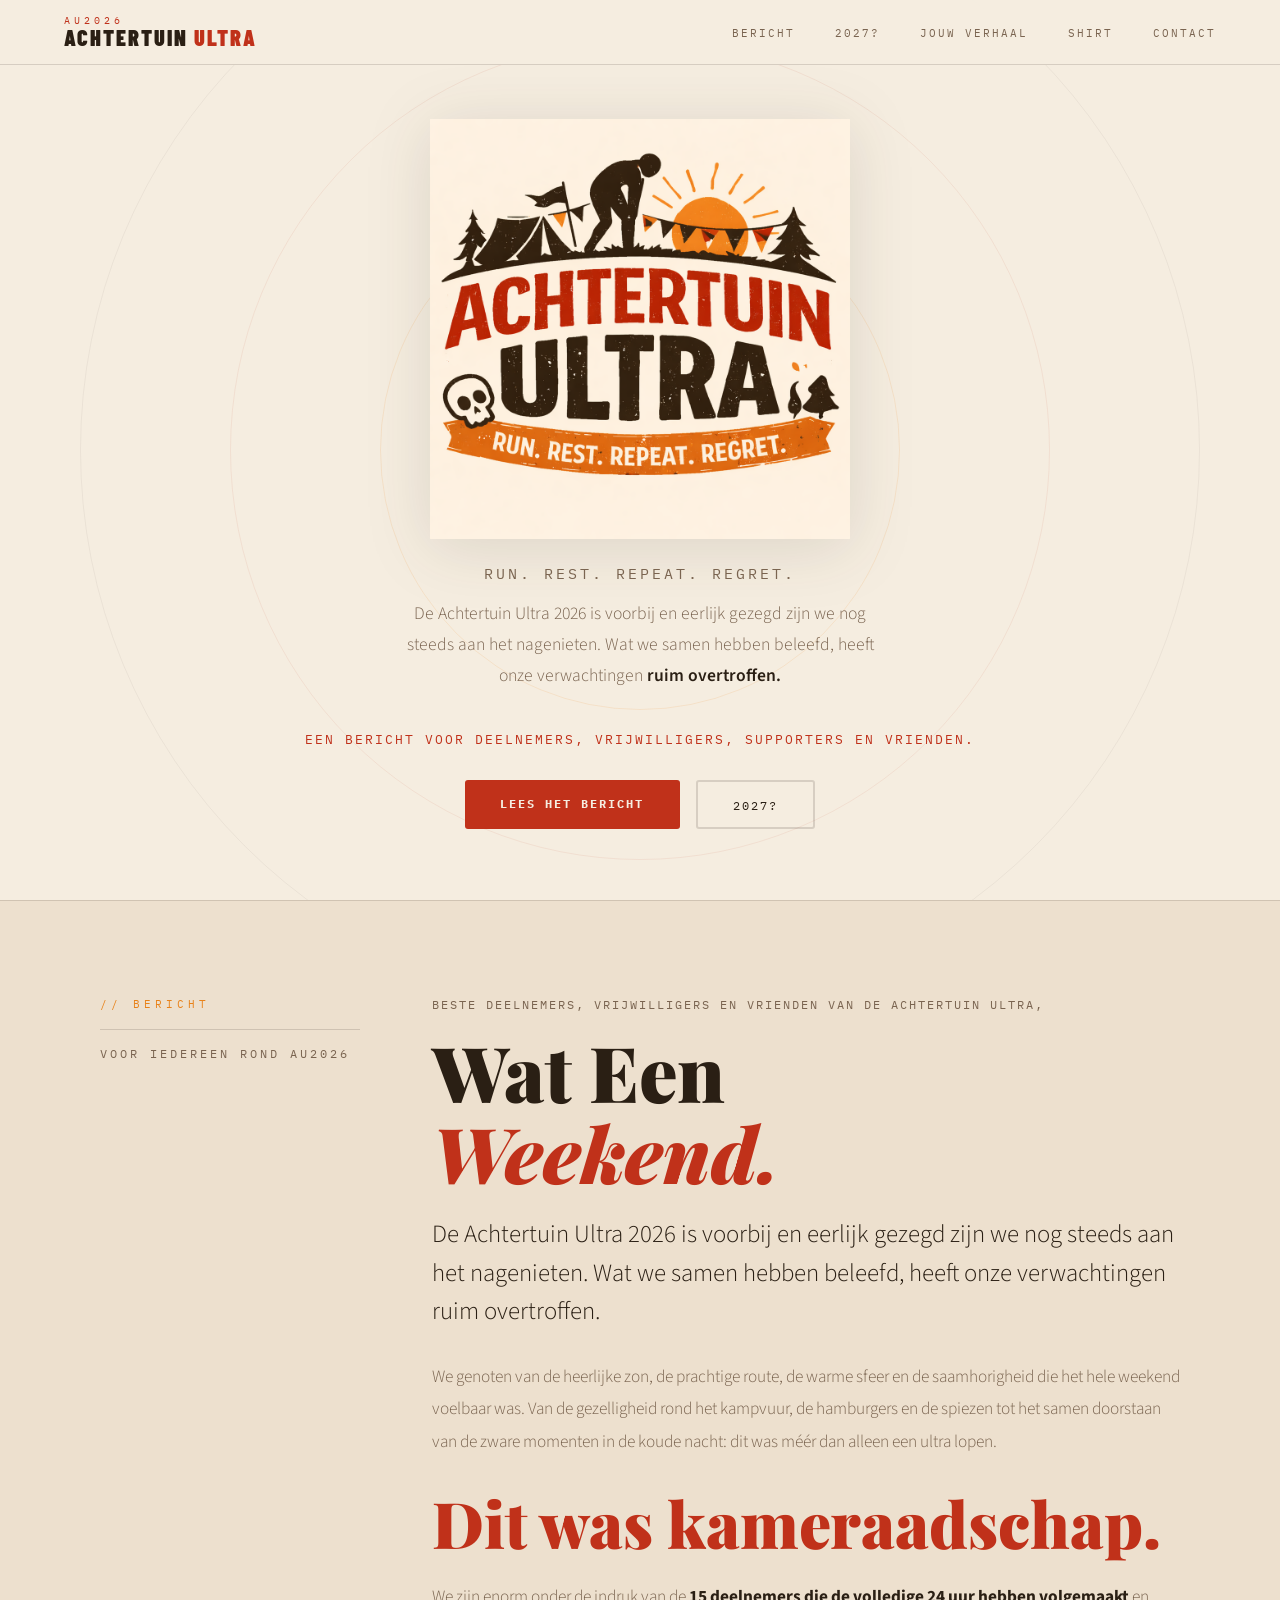
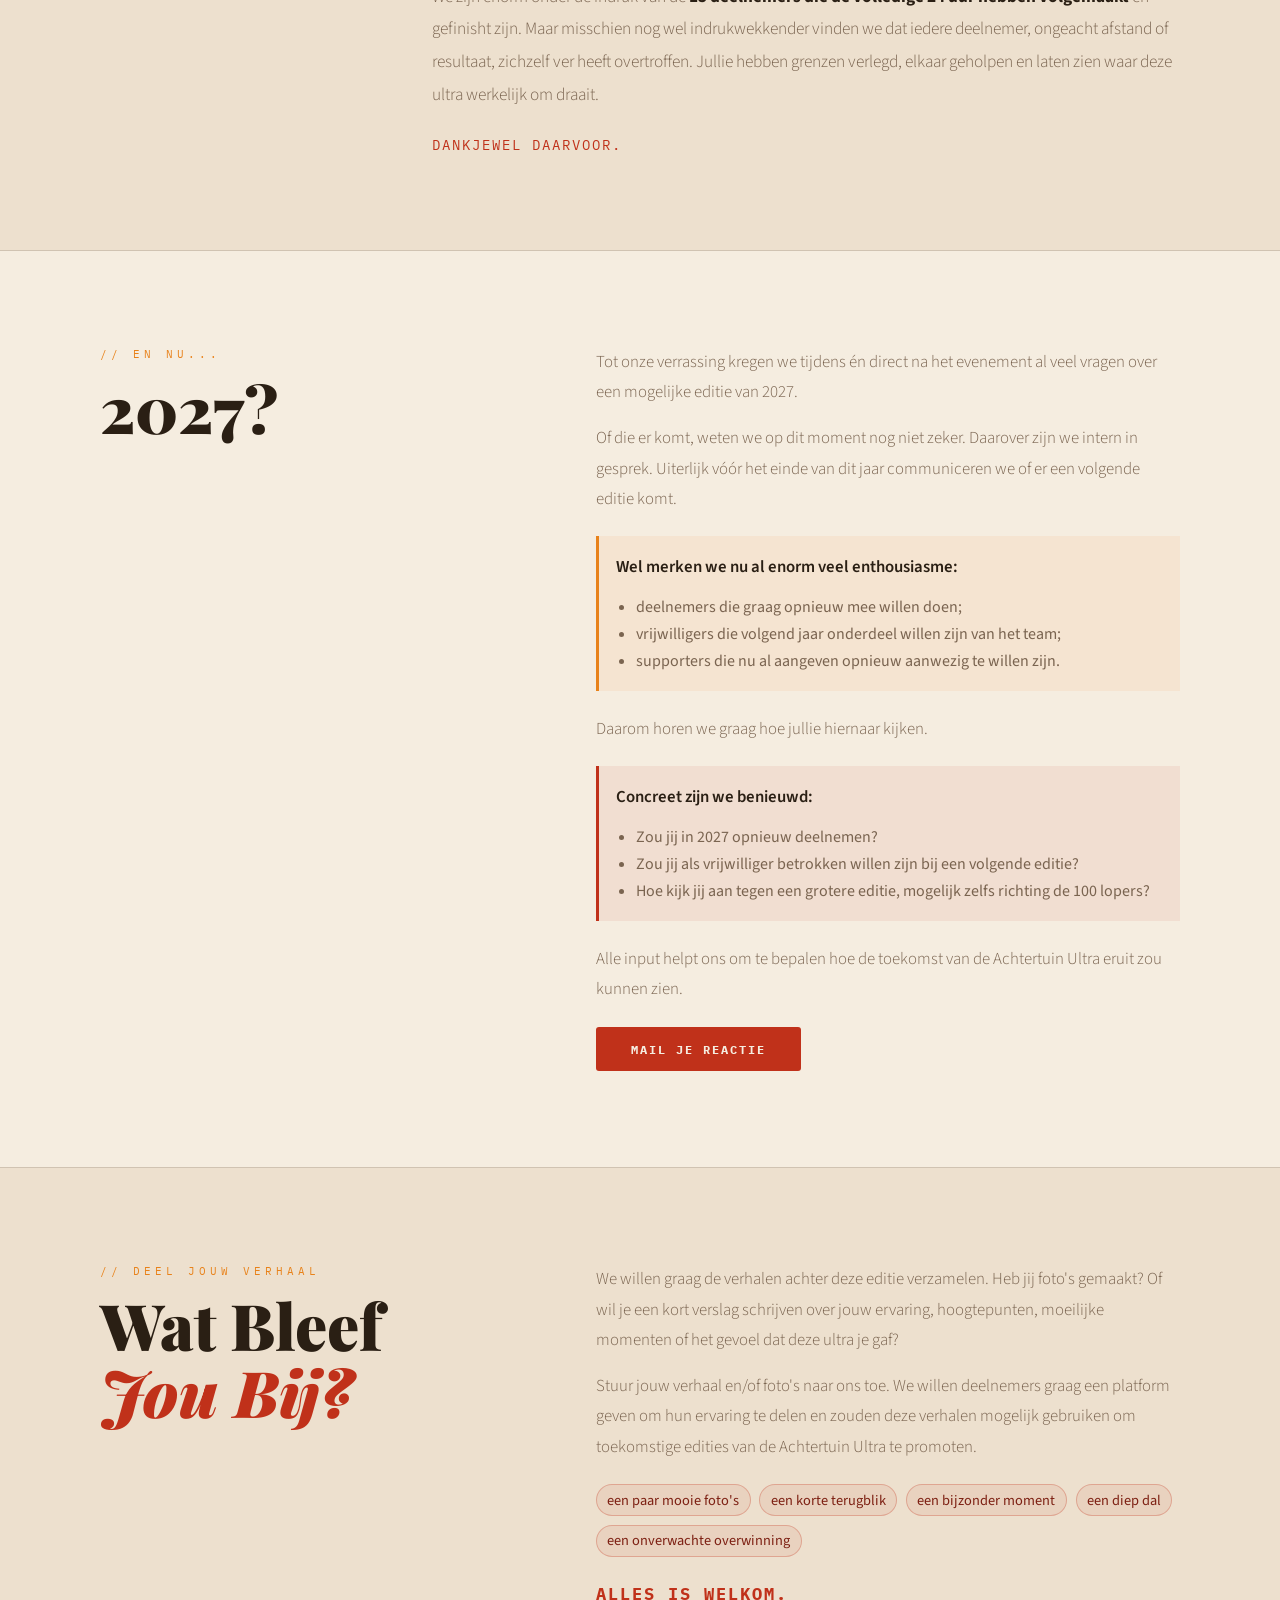
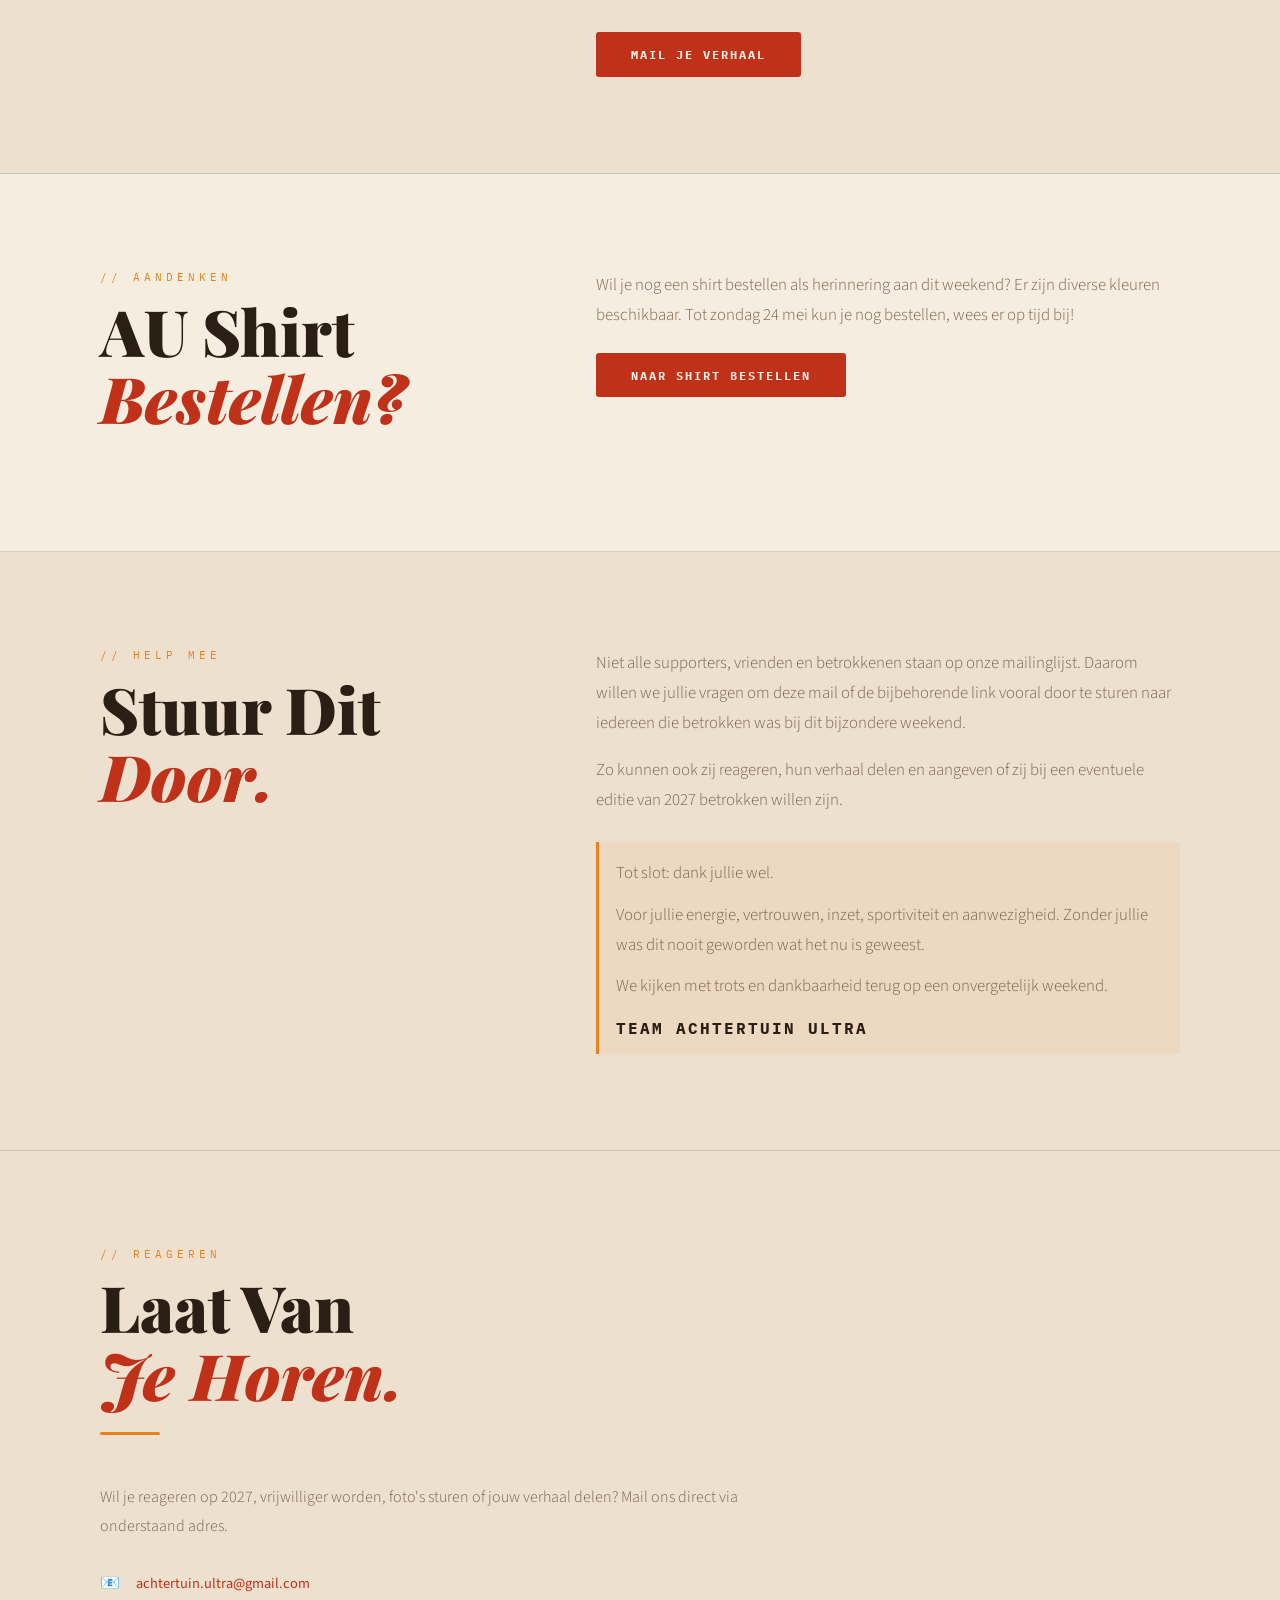
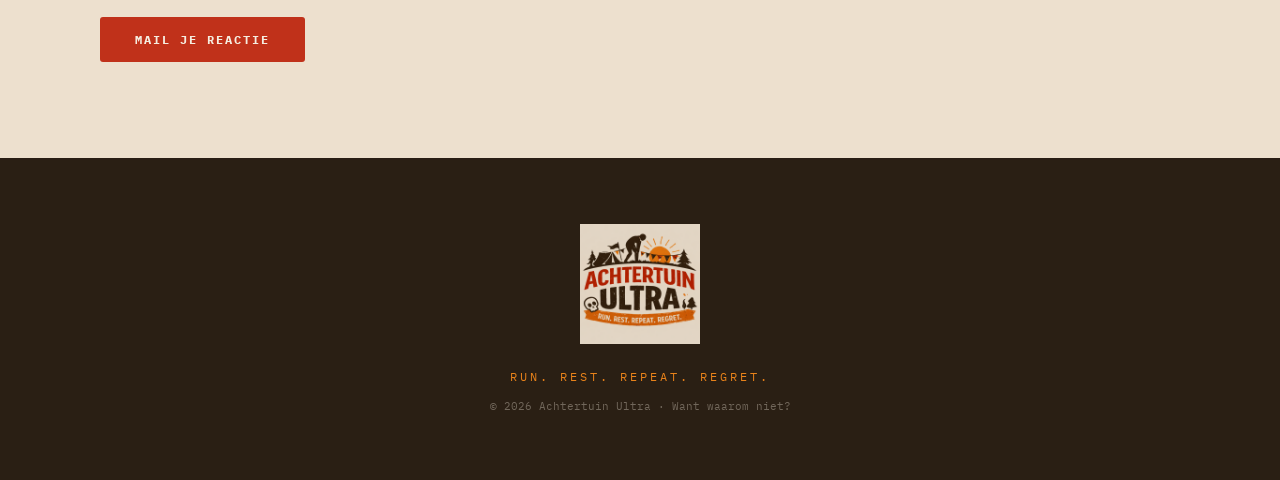
==== commit cbbd3d98: "Add shirt order link to homepage" ====
--- a/index.html
+++ b/index.html
@@ -69,6 +69,7 @@
     <li><a href="#bericht">Bericht</a></li>
     <li><a href="#toekomst">2027?</a></li>
     <li><a href="#verhaal">Jouw verhaal</a></li>
+    <li><a href="shirt-order.html">Shirt</a></li>
     <li><a href="#contact">Contact</a></li>
   </ul>
 </nav>
@@ -216,6 +217,25 @@
 
       <div class="inline-actions">
         <a class="btn btn-primary" href="mailto:achtertuin.ultra@gmail.com?subject=Mijn%20verhaal%20Achtertuin%20Ultra%202026">Mail je verhaal</a>
+      </div>
+    </div>
+  </div>
+</section>
+
+<!-- SHIRT -->
+<section id="shirt" class="shirt-home-call">
+  <div class="container shirt-home-layout">
+    <div>
+      <p class="section-tag">// Aandenken</p>
+      <h2>AU Shirt<br><em>Bestellen?</em></h2>
+    </div>
+    <div class="shirt-home-copy">
+      <p>
+        Wil je nog een shirt bestellen als herinnering aan dit weekend?
+        Er zijn diverse kleuren beschikbaar. Tot zondag 24 mei kun je nog bestellen, wees er op tijd bij!
+      </p>
+      <div class="inline-actions">
+        <a class="btn btn-primary" href="shirt-order.html">Naar shirt bestellen</a>
       </div>
     </div>
   </div>
--- a/styles.css
+++ b/styles.css
@@ -333,9 +333,27 @@
   font-weight: 700 !important;
 }
 
+/* SHIRT HOME LINK */
+.shirt-home-call {
+  background: var(--bg);
+  border-bottom: 1px solid var(--border);
+}
+.shirt-home-layout {
+  display: grid;
+  grid-template-columns: minmax(260px, 0.85fr) 1.15fr;
+  gap: 4rem;
+  align-items: start;
+}
+.shirt-home-copy p {
+  color: var(--muted);
+  font-size: 1.05rem;
+  line-height: 1.8;
+  font-weight: 300;
+}
+
 /* SPREAD */
 .spread-note {
-  background: var(--bg);
+  background: var(--bg2);
 }
 .final-thanks {
   background: rgba(232,130,26,0.07);
@@ -449,7 +467,7 @@
   body.nav-open .hamburger span:nth-child(1) { transform: translateY(8px) rotate(45deg); }
   body.nav-open .hamburger span:nth-child(2) { opacity: 0; }
   body.nav-open .hamburger span:nth-child(3) { transform: translateY(-8px) rotate(-45deg); }
-  .public-letter-shell, .future-layout, .story-layout, .spread-layout, .register-wrap, .contact-grid { grid-template-columns: 1fr; gap: 2.5rem; }
+  .public-letter-shell, .future-layout, .story-layout, .shirt-home-layout, .spread-layout, .register-wrap, .contact-grid { grid-template-columns: 1fr; gap: 2.5rem; }
   .public-letter-aside { position: static; }
   .form-row { grid-template-columns: 1fr; }
   .countdown { gap: 0.7rem; }
